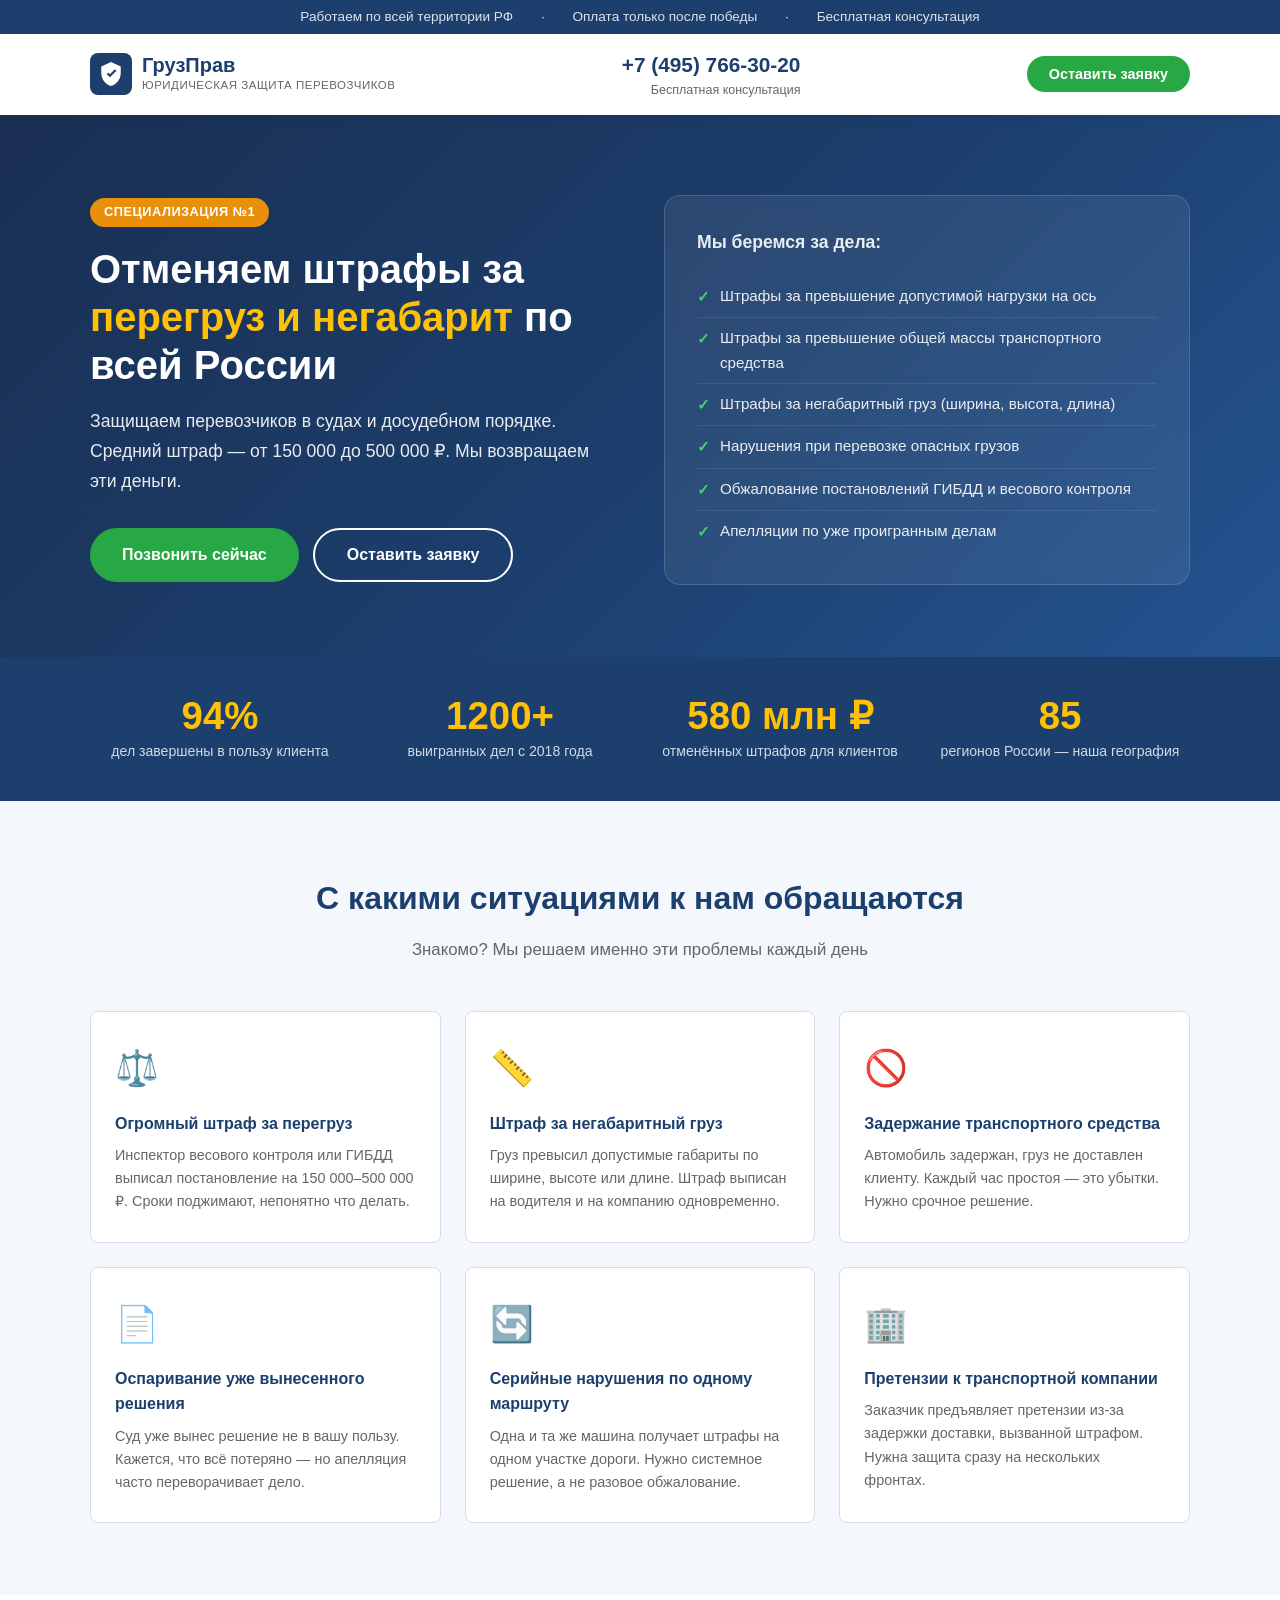
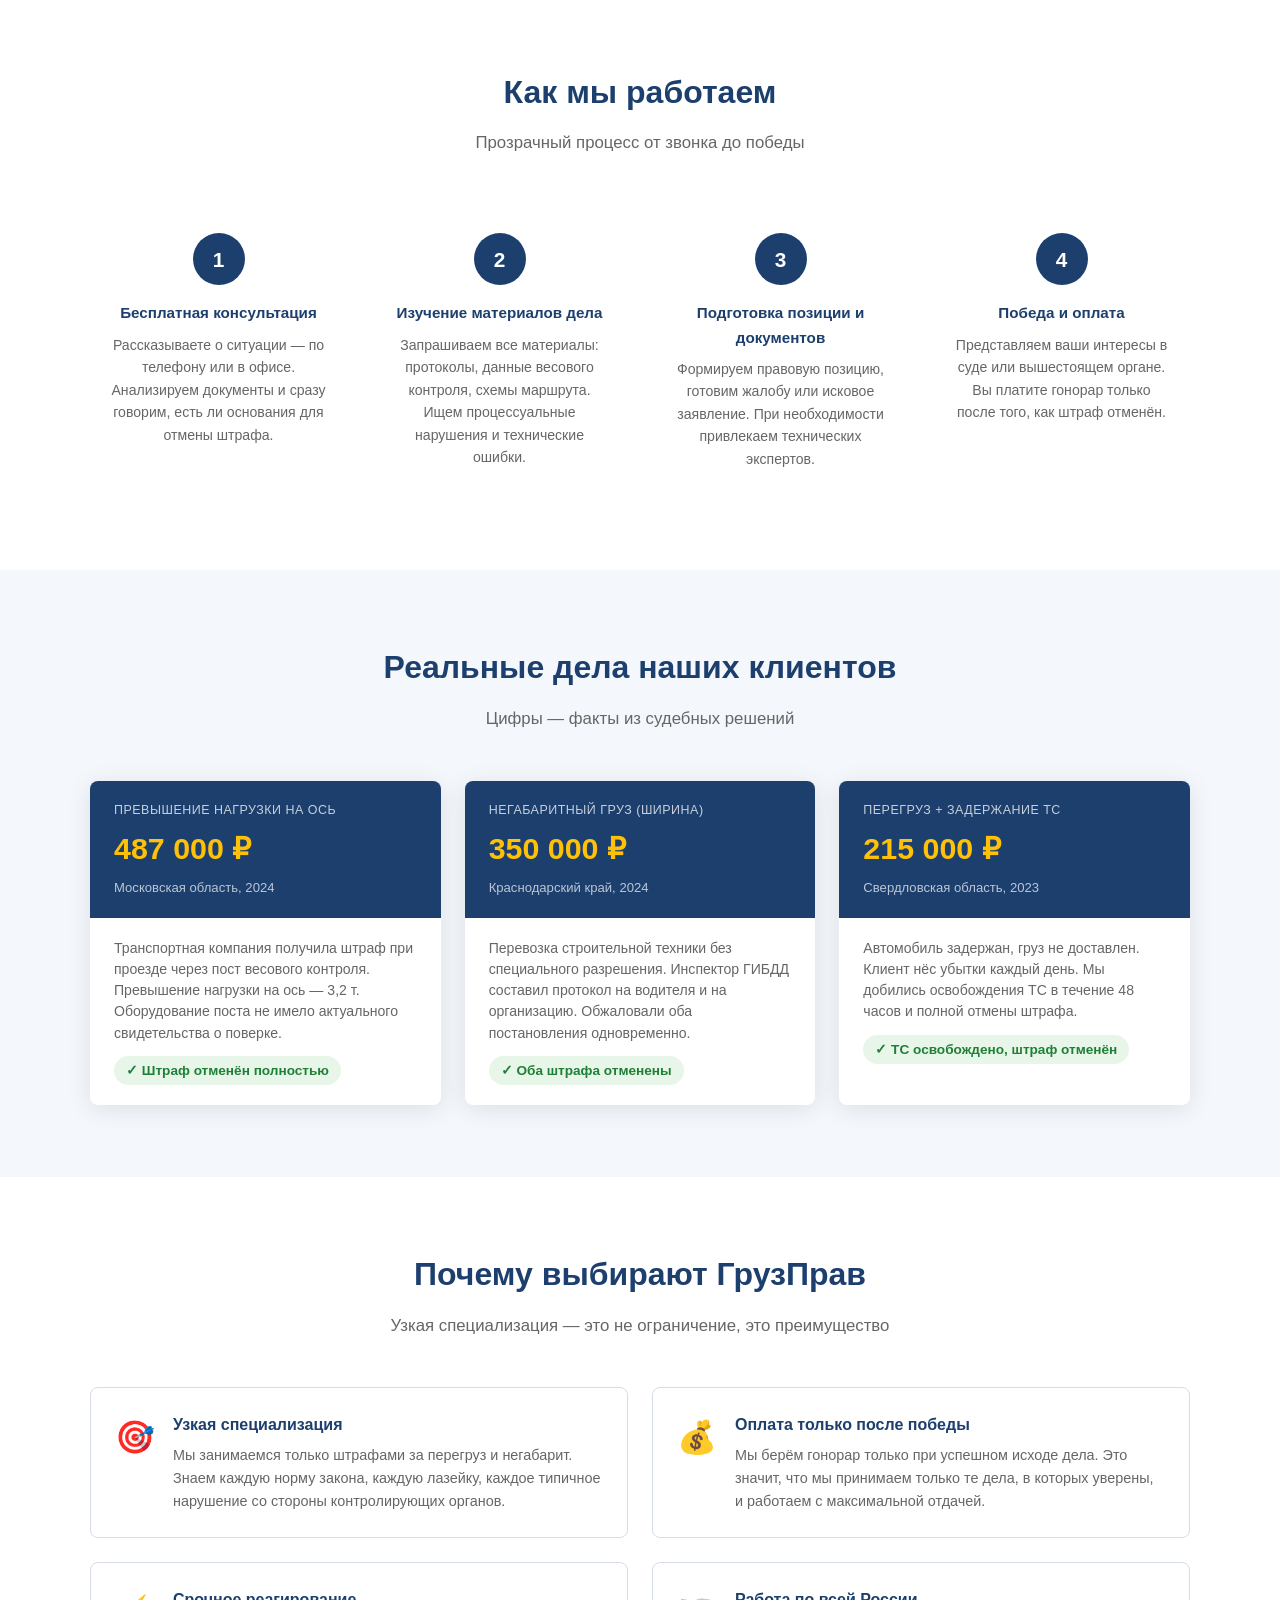
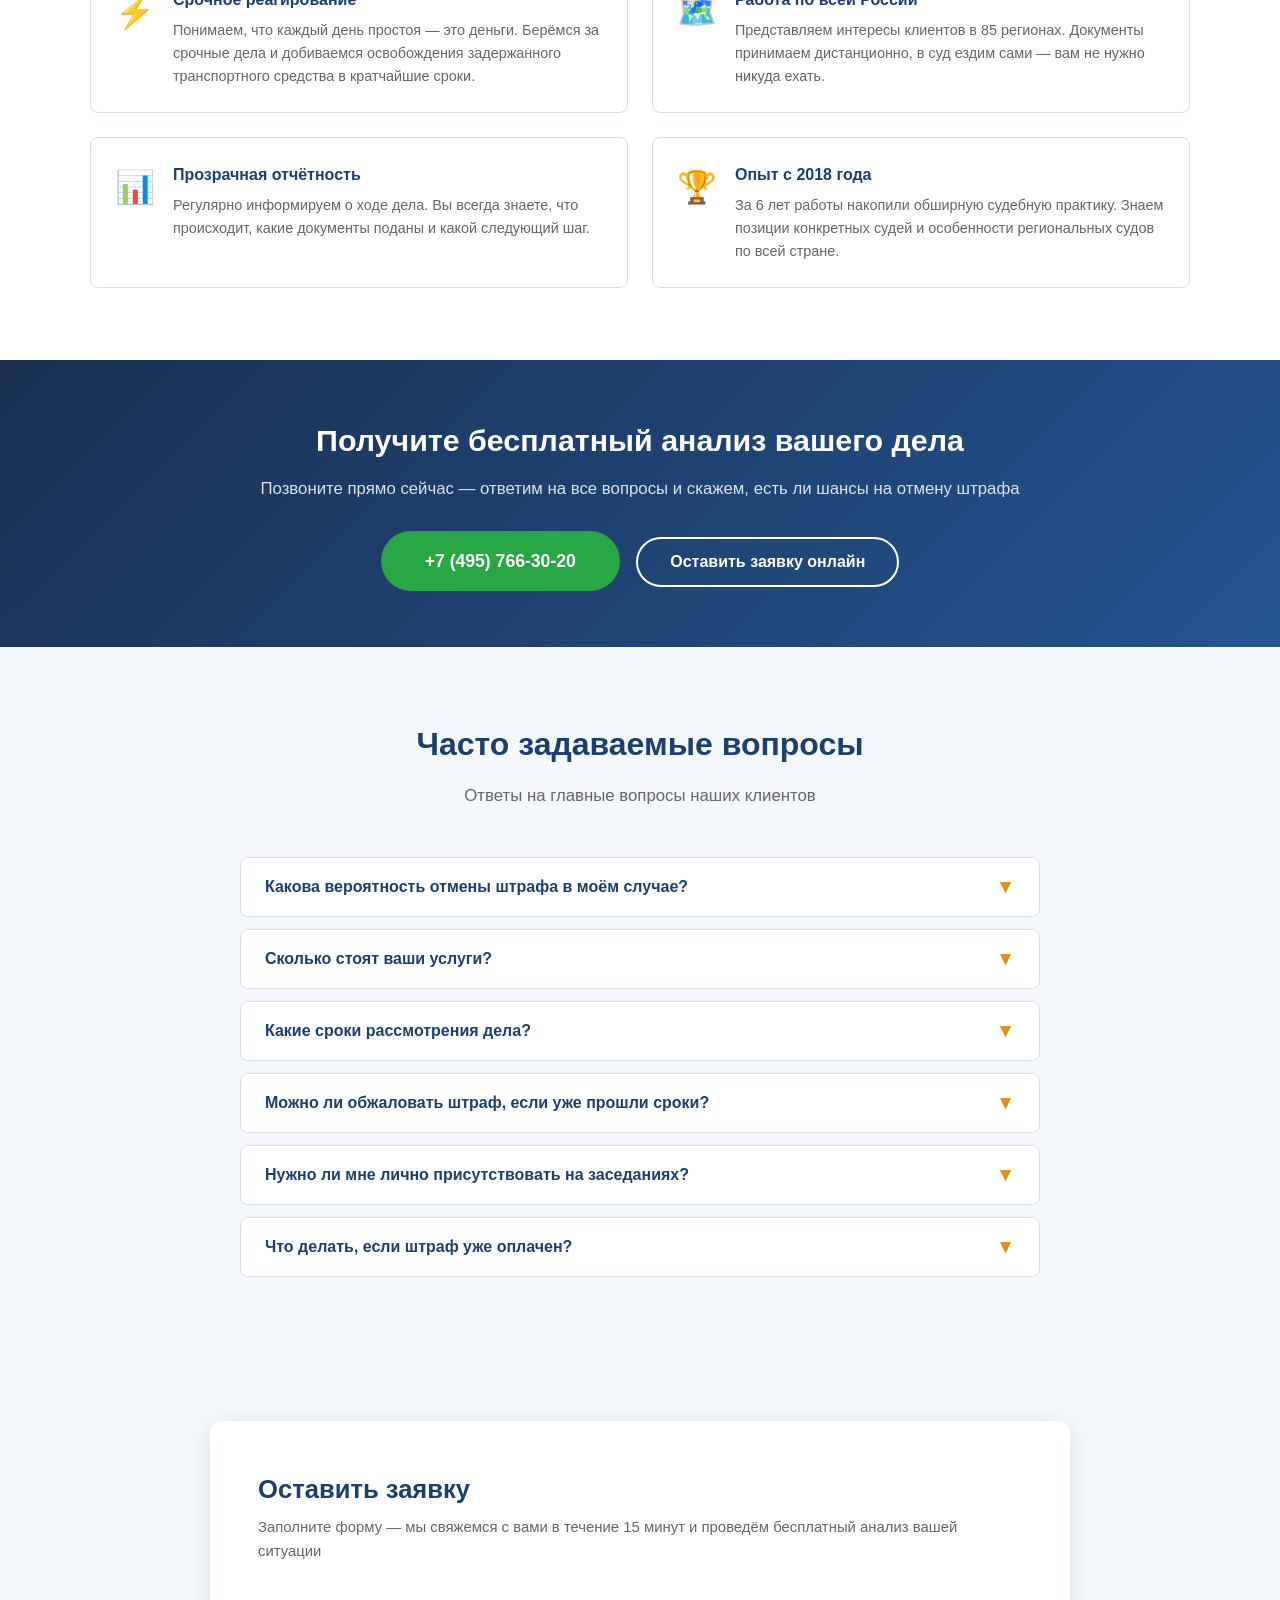
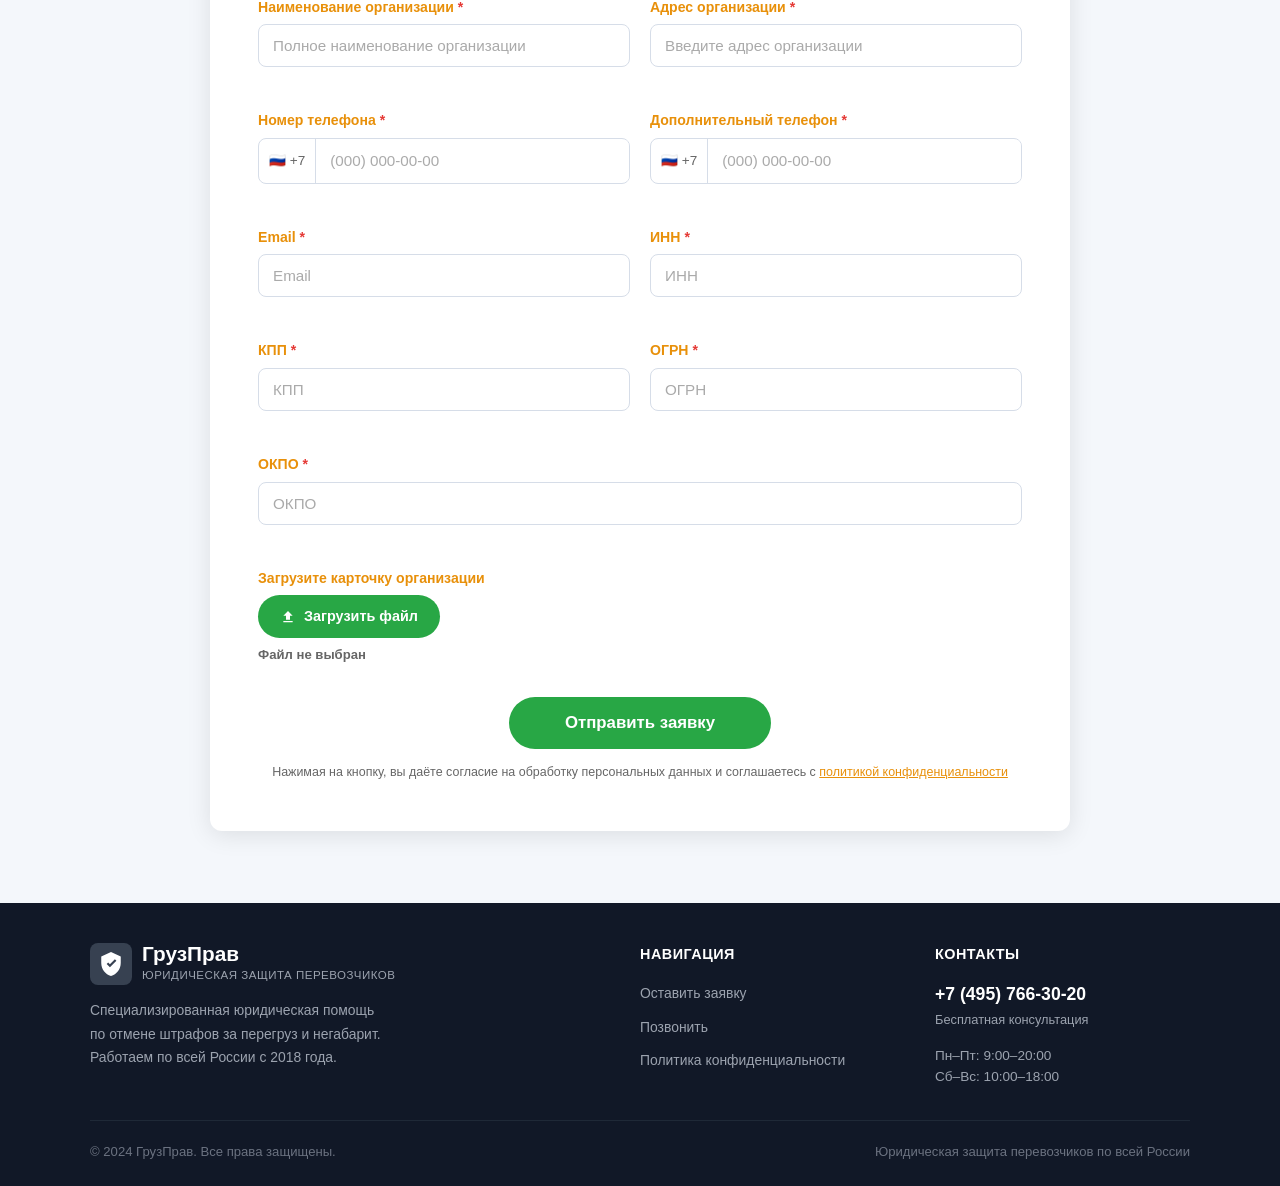
==== landing/index.html @ 42923386 "Add legal firm landing page (ГрузПрав) Full single-page landing for overload/oversize fine cancellat" ====
<!DOCTYPE html>
<html lang="ru">
<head>
  <meta charset="UTF-8" />
  <meta name="viewport" content="width=device-width, initial-scale=1.0" />
  <meta name="description" content="Отменяем штрафы за перегруз и негабарит по всей России. Юридическая помощь перевозчикам. Работаем на результат." />
  <title>ГрузПрав — Отмена штрафов за перегруз и негабарит</title>
  <link rel="stylesheet" href="styles.css" />
</head>
<body>

<!-- TOPBAR -->
<div class="topbar">
  <span>Работаем по всей территории РФ</span>
  <span>·</span>
  <span>Оплата только после победы</span>
  <span>·</span>
  <span>Бесплатная консультация</span>
</div>

<!-- HEADER -->
<header class="header">
  <div class="container">
    <div class="header__inner">
      <a href="#" class="logo">
        <div class="logo__icon">
          <svg viewBox="0 0 24 24" xmlns="http://www.w3.org/2000/svg">
            <path d="M12 1L3 5v6c0 5.55 3.84 10.74 9 12 5.16-1.26 9-6.45 9-12V5l-9-4zm-1 14l-3-3 1.41-1.41L11 12.17l4.59-4.58L17 9l-6 6z"/>
          </svg>
        </div>
        <div class="logo__text">
          <span class="logo__name">ГрузПрав</span>
          <span class="logo__tagline">Юридическая защита перевозчиков</span>
        </div>
      </a>
      <div class="header__phone">
        <a href="tel:+74957663020">+7 (495) 766-30-20</a>
        <span>Бесплатная консультация</span>
      </div>
      <div class="header__cta">
        <button class="btn btn--callback" onclick="scrollToForm()">Оставить заявку</button>
      </div>
    </div>
  </div>
</header>

<!-- HERO -->
<section class="hero">
  <div class="container">
    <div class="hero__inner">
      <div class="hero__content">
        <div class="hero__badge">Специализация №1</div>
        <h1 class="hero__title">
          Отменяем штрафы за <span>перегруз и негабарит</span> по всей России
        </h1>
        <p class="hero__subtitle">
          Защищаем перевозчиков в судах и досудебном порядке. Средний штраф —
          от 150 000 до 500 000 ₽. Мы возвращаем эти деньги.
        </p>
        <div class="hero__btns">
          <a href="tel:+74957663020" class="btn btn--green">Позвонить сейчас</a>
          <button class="btn btn--outline" onclick="scrollToForm()">Оставить заявку</button>
        </div>
      </div>
      <div class="hero__card">
        <div class="hero__card-title">Мы беремся за дела:</div>
        <ul class="hero__checklist">
          <li>Штрафы за превышение допустимой нагрузки на ось</li>
          <li>Штрафы за превышение общей массы транспортного средства</li>
          <li>Штрафы за негабаритный груз (ширина, высота, длина)</li>
          <li>Нарушения при перевозке опасных грузов</li>
          <li>Обжалование постановлений ГИБДД и весового контроля</li>
          <li>Апелляции по уже проигранным делам</li>
        </ul>
      </div>
    </div>
  </div>
</section>

<!-- STATS -->
<section class="stats">
  <div class="container">
    <div class="stats__grid">
      <div>
        <div class="stats__num">94%</div>
        <div class="stats__label">дел завершены в&nbsp;пользу клиента</div>
      </div>
      <div>
        <div class="stats__num">1200+</div>
        <div class="stats__label">выигранных дел с&nbsp;2018&nbsp;года</div>
      </div>
      <div>
        <div class="stats__num">580 млн ₽</div>
        <div class="stats__label">отменённых штрафов для клиентов</div>
      </div>
      <div>
        <div class="stats__num">85</div>
        <div class="stats__label">регионов России — наша география</div>
      </div>
    </div>
  </div>
</section>

<!-- PROBLEMS -->
<section class="section section--gray">
  <div class="container">
    <h2 class="section-title">С какими ситуациями к нам обращаются</h2>
    <p class="section-sub">Знакомо? Мы решаем именно эти проблемы каждый день</p>
    <div class="problems__grid">
      <div class="problem-card">
        <div class="problem-card__icon">⚖️</div>
        <div class="problem-card__title">Огромный штраф за перегруз</div>
        <div class="problem-card__text">Инспектор весового контроля или ГИБДД выписал постановление на 150 000–500 000 ₽. Сроки поджимают, непонятно что делать.</div>
      </div>
      <div class="problem-card">
        <div class="problem-card__icon">📏</div>
        <div class="problem-card__title">Штраф за негабаритный груз</div>
        <div class="problem-card__text">Груз превысил допустимые габариты по ширине, высоте или длине. Штраф выписан на водителя и на компанию одновременно.</div>
      </div>
      <div class="problem-card">
        <div class="problem-card__icon">🚫</div>
        <div class="problem-card__title">Задержание транспортного средства</div>
        <div class="problem-card__text">Автомобиль задержан, груз не доставлен клиенту. Каждый час простоя — это убытки. Нужно срочное решение.</div>
      </div>
      <div class="problem-card">
        <div class="problem-card__icon">📄</div>
        <div class="problem-card__title">Оспаривание уже вынесенного решения</div>
        <div class="problem-card__text">Суд уже вынес решение не в вашу пользу. Кажется, что всё потеряно — но апелляция часто переворачивает дело.</div>
      </div>
      <div class="problem-card">
        <div class="problem-card__icon">🔄</div>
        <div class="problem-card__title">Серийные нарушения по одному маршруту</div>
        <div class="problem-card__text">Одна и та же машина получает штрафы на одном участке дороги. Нужно системное решение, а не разовое обжалование.</div>
      </div>
      <div class="problem-card">
        <div class="problem-card__icon">🏢</div>
        <div class="problem-card__title">Претензии к транспортной компании</div>
        <div class="problem-card__text">Заказчик предъявляет претензии из-за задержки доставки, вызванной штрафом. Нужна защита сразу на нескольких фронтах.</div>
      </div>
    </div>
  </div>
</section>

<!-- HOW WE WORK -->
<section class="section">
  <div class="container">
    <h2 class="section-title">Как мы работаем</h2>
    <p class="section-sub">Прозрачный процесс от звонка до победы</p>
    <div class="steps">
      <div class="step">
        <div class="step__num">1</div>
        <div class="step__title">Бесплатная консультация</div>
        <div class="step__text">Рассказываете о ситуации — по телефону или в офисе. Анализируем документы и сразу говорим, есть ли основания для отмены штрафа.</div>
      </div>
      <div class="step">
        <div class="step__num">2</div>
        <div class="step__title">Изучение материалов дела</div>
        <div class="step__text">Запрашиваем все материалы: протоколы, данные весового контроля, схемы маршрута. Ищем процессуальные нарушения и технические ошибки.</div>
      </div>
      <div class="step">
        <div class="step__num">3</div>
        <div class="step__title">Подготовка позиции и документов</div>
        <div class="step__text">Формируем правовую позицию, готовим жалобу или исковое заявление. При необходимости привлекаем технических экспертов.</div>
      </div>
      <div class="step">
        <div class="step__num">4</div>
        <div class="step__title">Победа и оплата</div>
        <div class="step__text">Представляем ваши интересы в суде или вышестоящем органе. Вы платите гонорар только после того, как штраф отменён.</div>
      </div>
    </div>
  </div>
</section>

<!-- CASES -->
<section class="section section--gray">
  <div class="container">
    <h2 class="section-title">Реальные дела наших клиентов</h2>
    <p class="section-sub">Цифры — факты из судебных решений</p>
    <div class="cases__grid">
      <div class="case-card">
        <div class="case-card__head">
          <div class="case-card__type">Превышение нагрузки на ось</div>
          <div class="case-card__amount">487 000 ₽</div>
          <div style="font-size:0.82rem;opacity:0.7">Московская область, 2024</div>
        </div>
        <div class="case-card__body">
          <div class="case-card__detail">Транспортная компания получила штраф при проезде через пост весового контроля. Превышение нагрузки на ось — 3,2 т. Оборудование поста не имело актуального свидетельства о поверке.</div>
          <span class="case-card__result">✓ Штраф отменён полностью</span>
        </div>
      </div>
      <div class="case-card">
        <div class="case-card__head">
          <div class="case-card__type">Негабаритный груз (ширина)</div>
          <div class="case-card__amount">350 000 ₽</div>
          <div style="font-size:0.82rem;opacity:0.7">Краснодарский край, 2024</div>
        </div>
        <div class="case-card__body">
          <div class="case-card__detail">Перевозка строительной техники без специального разрешения. Инспектор ГИБДД составил протокол на водителя и на организацию. Обжаловали оба постановления одновременно.</div>
          <span class="case-card__result">✓ Оба штрафа отменены</span>
        </div>
      </div>
      <div class="case-card">
        <div class="case-card__head">
          <div class="case-card__type">Перегруз + задержание ТС</div>
          <div class="case-card__amount">215 000 ₽</div>
          <div style="font-size:0.82rem;opacity:0.7">Свердловская область, 2023</div>
        </div>
        <div class="case-card__body">
          <div class="case-card__detail">Автомобиль задержан, груз не доставлен. Клиент нёс убытки каждый день. Мы добились освобождения ТС в течение 48 часов и полной отмены штрафа.</div>
          <span class="case-card__result">✓ ТС освобождено, штраф отменён</span>
        </div>
      </div>
    </div>
  </div>
</section>

<!-- WHY US -->
<section class="section">
  <div class="container">
    <h2 class="section-title">Почему выбирают ГрузПрав</h2>
    <p class="section-sub">Узкая специализация — это не ограничение, это преимущество</p>
    <div class="why__grid">
      <div class="why-item">
        <div class="why-item__icon">🎯</div>
        <div>
          <div class="why-item__title">Узкая специализация</div>
          <div class="why-item__text">Мы занимаемся только штрафами за перегруз и негабарит. Знаем каждую норму закона, каждую лазейку, каждое типичное нарушение со стороны контролирующих органов.</div>
        </div>
      </div>
      <div class="why-item">
        <div class="why-item__icon">💰</div>
        <div>
          <div class="why-item__title">Оплата только после победы</div>
          <div class="why-item__text">Мы берём гонорар только при успешном исходе дела. Это значит, что мы принимаем только те дела, в которых уверены, и работаем с максимальной отдачей.</div>
        </div>
      </div>
      <div class="why-item">
        <div class="why-item__icon">⚡</div>
        <div>
          <div class="why-item__title">Срочное реагирование</div>
          <div class="why-item__text">Понимаем, что каждый день простоя — это деньги. Берёмся за срочные дела и добиваемся освобождения задержанного транспортного средства в кратчайшие сроки.</div>
        </div>
      </div>
      <div class="why-item">
        <div class="why-item__icon">🗺️</div>
        <div>
          <div class="why-item__title">Работа по всей России</div>
          <div class="why-item__text">Представляем интересы клиентов в 85 регионах. Документы принимаем дистанционно, в суд ездим сами — вам не нужно никуда ехать.</div>
        </div>
      </div>
      <div class="why-item">
        <div class="why-item__icon">📊</div>
        <div>
          <div class="why-item__title">Прозрачная отчётность</div>
          <div class="why-item__text">Регулярно информируем о ходе дела. Вы всегда знаете, что происходит, какие документы поданы и какой следующий шаг.</div>
        </div>
      </div>
      <div class="why-item">
        <div class="why-item__icon">🏆</div>
        <div>
          <div class="why-item__title">Опыт с 2018 года</div>
          <div class="why-item__text">За 6 лет работы накопили обширную судебную практику. Знаем позиции конкретных судей и особенности региональных судов по всей стране.</div>
        </div>
      </div>
    </div>
  </div>
</section>

<!-- CTA BANNER -->
<section style="background:linear-gradient(135deg,#1a2f52,#245491);padding:56px 0;text-align:center;color:#fff;">
  <div class="container">
    <h2 style="font-size:1.9rem;font-weight:800;margin-bottom:12px;">Получите бесплатный анализ вашего дела</h2>
    <p style="opacity:0.85;margin-bottom:28px;font-size:1.05rem;">Позвоните прямо сейчас — ответим на все вопросы и скажем, есть ли шансы на отмену штрафа</p>
    <a href="tel:+74957663020" class="btn btn--green" style="font-size:1.1rem;padding:16px 44px;margin-right:12px;">+7 (495) 766-30-20</a>
    <button class="btn btn--outline" onclick="scrollToForm()">Оставить заявку онлайн</button>
  </div>
</section>

<!-- FAQ -->
<section class="section section--gray">
  <div class="container">
    <h2 class="section-title">Часто задаваемые вопросы</h2>
    <p class="section-sub">Ответы на главные вопросы наших клиентов</p>
    <div class="faq">
      <div class="faq-item">
        <button class="faq-item__q" onclick="toggleFaq(this)">
          Какова вероятность отмены штрафа в моём случае?
          <span class="faq-item__arrow">▼</span>
        </button>
        <div class="faq-item__a">Оценить шансы можно только после изучения документов. Звоните — проведём бесплатный анализ в течение 30 минут. Статистически в 94% обратившихся к нам дел мы находим основания для отмены или снижения штрафа.</div>
      </div>
      <div class="faq-item">
        <button class="faq-item__q" onclick="toggleFaq(this)">
          Сколько стоят ваши услуги?
          <span class="faq-item__arrow">▼</span>
        </button>
        <div class="faq-item__a">Стоимость зависит от сложности дела и суммы штрафа. Консультация — бесплатно. Гонорар берём только при положительном результате. Средний гонорар — 15–25% от суммы отменённого штрафа. Таким образом, вы в любом случае остаётесь в плюсе.</div>
      </div>
      <div class="faq-item">
        <button class="faq-item__q" onclick="toggleFaq(this)">
          Какие сроки рассмотрения дела?
          <span class="faq-item__arrow">▼</span>
        </button>
        <div class="faq-item__a">Досудебное обжалование — 10–30 дней. Судебное разбирательство в первой инстанции — 1–3 месяца. Если нужно срочно освободить задержанное ТС — добиваемся этого в течение 24–72 часов.</div>
      </div>
      <div class="faq-item">
        <button class="faq-item__q" onclick="toggleFaq(this)">
          Можно ли обжаловать штраф, если уже прошли сроки?
          <span class="faq-item__arrow">▼</span>
        </button>
        <div class="faq-item__a">Да, в ряде случаев можно восстановить пропущенный срок обжалования. Это сложнее, но возможно — особенно если есть уважительные причины пропуска или процессуальные нарушения при оформлении постановления.</div>
      </div>
      <div class="faq-item">
        <button class="faq-item__q" onclick="toggleFaq(this)">
          Нужно ли мне лично присутствовать на заседаниях?
          <span class="faq-item__arrow">▼</span>
        </button>
        <div class="faq-item__a">Нет. Мы представляем ваши интересы по нотариальной доверенности. Все судебные заседания посещает наш юрист. Документы принимаем и подписываем дистанционно — по всей России.</div>
      </div>
      <div class="faq-item">
        <button class="faq-item__q" onclick="toggleFaq(this)">
          Что делать, если штраф уже оплачен?
          <span class="faq-item__arrow">▼</span>
        </button>
        <div class="faq-item__a">Обращайтесь. Факт оплаты штрафа не лишает вас права на его обжалование и возврат уплаченных средств. У нас есть успешная практика возврата уплаченных штрафов.</div>
      </div>
    </div>
  </div>
</section>

<!-- FORM -->
<section class="section form-section" id="contact-form">
  <div class="container">
    <div class="form-wrap">
      <h2>Оставить заявку</h2>
      <p class="form-sub">Заполните форму — мы свяжемся с вами в течение 15 минут и проведём бесплатный анализ вашей ситуации</p>

      <div class="form-success" id="formSuccess">
        <div class="form-success__icon">✅</div>
        <h3>Заявка успешно отправлена!</h3>
        <p>Наш юрист свяжется с вами в течение 15 минут в рабочее время.<br>Бесплатная консультация гарантирована.</p>
      </div>

      <form id="orgForm" novalidate>
        <div class="form-grid">

          <div class="form-group">
            <label for="orgName">Наименование организации <span class="req">*</span></label>
            <input type="text" id="orgName" name="orgName" placeholder="Полное наименование организации" />
            <span class="field-error" id="err-orgName"></span>
          </div>

          <div class="form-group">
            <label for="orgAddress">Адрес организации <span class="req">*</span></label>
            <input type="text" id="orgAddress" name="orgAddress" placeholder="Введите адрес организации" />
            <span class="field-error" id="err-orgAddress"></span>
          </div>

          <div class="form-group">
            <label>Номер телефона <span class="req">*</span></label>
            <div class="phone-wrap" id="phoneWrap1">
              <div class="phone-flag">🇷🇺 +7</div>
              <input type="tel" id="phone1" name="phone1" placeholder="(000) 000-00-00" maxlength="15" />
            </div>
            <span class="field-error" id="err-phone1"></span>
          </div>

          <div class="form-group">
            <label>Дополнительный телефон <span class="req">*</span></label>
            <div class="phone-wrap" id="phoneWrap2">
              <div class="phone-flag">🇷🇺 +7</div>
              <input type="tel" id="phone2" name="phone2" placeholder="(000) 000-00-00" maxlength="15" />
            </div>
            <span class="field-error" id="err-phone2"></span>
          </div>

          <div class="form-group">
            <label for="orgEmail">Email <span class="req">*</span></label>
            <input type="email" id="orgEmail" name="orgEmail" placeholder="Email" />
            <span class="field-error" id="err-orgEmail"></span>
          </div>

          <div class="form-group">
            <label for="inn">ИНН <span class="req">*</span></label>
            <input type="text" id="inn" name="inn" placeholder="ИНН" maxlength="12" inputmode="numeric" />
            <span class="field-error" id="err-inn"></span>
          </div>

          <div class="form-group">
            <label for="kpp">КПП <span class="req">*</span></label>
            <input type="text" id="kpp" name="kpp" placeholder="КПП" maxlength="9" inputmode="numeric" />
            <span class="field-error" id="err-kpp"></span>
          </div>

          <!-- ОГРН: реальный — 13 цифр, минимум установлен 16 -->
          <div class="form-group">
            <label for="ogrn">ОГРН <span class="req">*</span></label>
            <input type="text" id="ogrn" name="ogrn" placeholder="ОГРН" maxlength="20" inputmode="numeric" />
            <span class="field-error" id="err-ogrn"></span>
          </div>

          <!-- ОКПО: реальный — 8–10 цифр, минимум установлен 13 -->
          <div class="form-group form-group--full">
            <label for="okpo">ОКПО <span class="req">*</span></label>
            <input type="text" id="okpo" name="okpo" placeholder="ОКПО" maxlength="20" inputmode="numeric" />
            <span class="field-error" id="err-okpo"></span>
          </div>

          <div class="form-group form-group--full">
            <label class="upload-label">
              <span>Загрузите карточку организации</span>
              <div class="upload-btn">
                <svg width="16" height="16" viewBox="0 0 24 24" fill="currentColor"><path d="M9 16h6v-6h4l-7-7-7 7h4v6zm-4 2h14v2H5v-2z"/></svg>
                Загрузить файл
                <input type="file" id="orgCard" name="orgCard" accept=".pdf,.doc,.docx,.jpg,.png" />
              </div>
              <div class="upload-name" id="uploadName">Файл не выбран</div>
            </label>
          </div>

        </div>

        <div class="form-submit-wrap">
          <button type="submit" class="btn--submit">Отправить заявку</button>
          <p class="form-consent">
            Нажимая на кнопку, вы даёте согласие на обработку персональных данных и соглашаетесь с
            <a href="#" onclick="return false;">политикой конфиденциальности</a>
          </p>
        </div>
      </form>
    </div>
  </div>
</section>

<!-- FOOTER -->
<footer class="footer">
  <div class="container">
    <div class="footer__inner">
      <div class="footer__brand">
        <div class="logo">
          <div class="logo__icon" style="background:#374151;">
            <svg viewBox="0 0 24 24" xmlns="http://www.w3.org/2000/svg" fill="#fff" width="26" height="26">
              <path d="M12 1L3 5v6c0 5.55 3.84 10.74 9 12 5.16-1.26 9-6.45 9-12V5l-9-4zm-1 14l-3-3 1.41-1.41L11 12.17l4.59-4.58L17 9l-6 6z"/>
            </svg>
          </div>
          <div class="logo__text">
            <span class="logo__name" style="color:#fff;">ГрузПрав</span>
            <span class="logo__tagline">Юридическая защита перевозчиков</span>
          </div>
        </div>
        <p class="footer__desc">Специализированная юридическая помощь по отмене штрафов за перегруз и негабарит. Работаем по всей России с 2018 года.</p>
      </div>
      <div>
        <div class="footer__title">Навигация</div>
        <ul class="footer__links">
          <li><a href="#contact-form">Оставить заявку</a></li>
          <li><a href="tel:+74957663020">Позвонить</a></li>
          <li><a href="#" onclick="return false;">Политика конфиденциальности</a></li>
        </ul>
      </div>
      <div>
        <div class="footer__title">Контакты</div>
        <div class="footer__phone">
          <a href="tel:+74957663020">+7 (495) 766-30-20</a>
          <span>Бесплатная консультация</span>
        </div>
        <div style="margin-top:14px;font-size:0.85rem;color:#9ca3af;">Пн–Пт: 9:00–20:00<br>Сб–Вс: 10:00–18:00</div>
      </div>
    </div>
    <div class="footer__bottom">
      <span>© 2024 ГрузПрав. Все права защищены.</span>
      <span>Юридическая защита перевозчиков по всей России</span>
    </div>
  </div>
</footer>

<script src="script.js"></script>
</body>
</html>
---- landing/styles.css ----
/* ===== RESET & BASE ===== */
*, *::before, *::after { box-sizing: border-box; margin: 0; padding: 0; }
html { scroll-behavior: smooth; }
body { font-family: 'Segoe UI', Arial, sans-serif; color: #1a1a2e; background: #fff; font-size: 16px; line-height: 1.6; }
a { color: inherit; text-decoration: none; }
img { max-width: 100%; display: block; }
ul { list-style: none; }

/* ===== VARIABLES ===== */
:root {
  --blue:   #1c3f6e;
  --blue2:  #245491;
  --green:  #28a745;
  --green2: #1e8035;
  --gold:   #e8900a;
  --light:  #f4f7fb;
  --border: #d6dde8;
  --text:   #333;
  --muted:  #666;
  --radius: 8px;
  --shadow: 0 4px 24px rgba(0,0,0,0.10);
}

/* ===== UTILITY ===== */
.container { max-width: 1140px; margin: 0 auto; padding: 0 20px; }
.section    { padding: 72px 0; }
.section--gray { background: var(--light); }
.section-title { font-size: 2rem; font-weight: 700; color: var(--blue); margin-bottom: 12px; text-align: center; }
.section-sub   { text-align: center; color: var(--muted); font-size: 1.05rem; margin-bottom: 48px; }
.btn { display: inline-block; padding: 14px 32px; border-radius: 50px; font-size: 1rem; font-weight: 600; cursor: pointer; border: none; transition: background .2s, transform .15s; text-align: center; }
.btn:hover { transform: translateY(-2px); }
.btn--green  { background: var(--green); color: #fff; }
.btn--green:hover { background: var(--green2); }
.btn--outline { background: transparent; color: #fff; border: 2px solid #fff; }
.btn--outline:hover { background: rgba(255,255,255,0.15); }
.btn--gold  { background: var(--gold); color: #fff; }
.btn--gold:hover { background: #c97a08; }

/* ===== TOPBAR ===== */
.topbar { background: var(--blue); color: #fff; font-size: 0.85rem; padding: 6px 0; text-align: center; }
.topbar span { opacity: 0.85; margin: 0 12px; }

/* ===== HEADER ===== */
.header { background: #fff; box-shadow: 0 2px 12px rgba(0,0,0,0.08); position: sticky; top: 0; z-index: 100; }
.header__inner { display: flex; align-items: center; justify-content: space-between; padding: 14px 0; gap: 20px; }
.logo { display: flex; align-items: center; gap: 10px; }
.logo__icon { width: 42px; height: 42px; background: var(--blue); border-radius: 8px; display: flex; align-items: center; justify-content: center; }
.logo__icon svg { fill: #fff; width: 26px; height: 26px; }
.logo__text { display: flex; flex-direction: column; }
.logo__name { font-size: 1.25rem; font-weight: 800; color: var(--blue); line-height: 1.1; }
.logo__tagline { font-size: 0.72rem; color: var(--muted); text-transform: uppercase; letter-spacing: 0.5px; }
.header__phone { display: flex; flex-direction: column; align-items: flex-end; }
.header__phone a { font-size: 1.3rem; font-weight: 700; color: var(--blue); }
.header__phone span { font-size: 0.78rem; color: var(--muted); }
.header__cta { display: flex; gap: 10px; align-items: center; }
.btn--callback { background: var(--green); color: #fff; padding: 10px 22px; font-size: 0.9rem; }

/* ===== HERO ===== */
.hero { background: linear-gradient(135deg, #1a2f52 0%, #1c3f6e 55%, #245491 100%); color: #fff; padding: 80px 0 72px; }
.hero__inner { display: grid; grid-template-columns: 1fr 1fr; gap: 48px; align-items: center; }
.hero__badge { display: inline-block; background: var(--gold); color: #fff; font-size: 0.8rem; font-weight: 600; padding: 4px 14px; border-radius: 50px; margin-bottom: 18px; text-transform: uppercase; letter-spacing: 0.5px; }
.hero__title { font-size: 2.5rem; font-weight: 800; line-height: 1.2; margin-bottom: 18px; }
.hero__title span { color: #ffc107; }
.hero__subtitle { font-size: 1.1rem; opacity: 0.9; margin-bottom: 32px; line-height: 1.7; }
.hero__btns { display: flex; gap: 14px; flex-wrap: wrap; }
.hero__card { background: rgba(255,255,255,0.07); border: 1px solid rgba(255,255,255,0.15); border-radius: 16px; padding: 32px; backdrop-filter: blur(6px); }
.hero__card-title { font-size: 1.1rem; font-weight: 600; margin-bottom: 20px; opacity: 0.9; }
.hero__checklist li { padding: 8px 0; border-bottom: 1px solid rgba(255,255,255,0.1); display: flex; align-items: flex-start; gap: 10px; font-size: 0.95rem; opacity: 0.9; }
.hero__checklist li:last-child { border-bottom: none; }
.hero__checklist li::before { content: '✓'; color: #4cdd72; font-weight: 700; flex-shrink: 0; margin-top: 1px; }

/* ===== STATS ===== */
.stats { background: var(--blue); color: #fff; padding: 40px 0; }
.stats__grid { display: grid; grid-template-columns: repeat(4, 1fr); gap: 20px; text-align: center; }
.stats__num  { font-size: 2.4rem; font-weight: 800; color: #ffc107; line-height: 1; }
.stats__label { font-size: 0.88rem; opacity: 0.8; margin-top: 6px; line-height: 1.4; }

/* ===== PROBLEMS ===== */
.problems__grid { display: grid; grid-template-columns: repeat(3, 1fr); gap: 24px; }
.problem-card { background: #fff; border: 1px solid var(--border); border-radius: var(--radius); padding: 28px 24px; transition: box-shadow .2s; }
.problem-card:hover { box-shadow: var(--shadow); }
.problem-card__icon { font-size: 2.2rem; margin-bottom: 14px; }
.problem-card__title { font-size: 1rem; font-weight: 700; color: var(--blue); margin-bottom: 8px; }
.problem-card__text  { font-size: 0.9rem; color: var(--muted); line-height: 1.6; }

/* ===== HOW WE WORK ===== */
.steps { counter-reset: step; display: grid; grid-template-columns: repeat(4, 1fr); gap: 24px; }
.step { text-align: center; padding: 28px 20px; }
.step__num { width: 52px; height: 52px; border-radius: 50%; background: var(--blue); color: #fff; font-size: 1.3rem; font-weight: 800; display: flex; align-items: center; justify-content: center; margin: 0 auto 16px; }
.step__title { font-size: 0.95rem; font-weight: 700; color: var(--blue); margin-bottom: 8px; }
.step__text  { font-size: 0.88rem; color: var(--muted); line-height: 1.6; }

/* ===== CASES ===== */
.cases__grid { display: grid; grid-template-columns: repeat(3, 1fr); gap: 24px; }
.case-card { border-radius: var(--radius); overflow: hidden; box-shadow: var(--shadow); background: #fff; }
.case-card__head { background: var(--blue); color: #fff; padding: 20px 24px; }
.case-card__type { font-size: 0.78rem; text-transform: uppercase; letter-spacing: 0.5px; opacity: 0.75; }
.case-card__amount { font-size: 1.9rem; font-weight: 800; color: #ffc107; margin: 4px 0; }
.case-card__body { padding: 20px 24px; }
.case-card__detail { font-size: 0.88rem; color: var(--muted); margin-bottom: 12px; line-height: 1.5; }
.case-card__result { display: inline-block; background: #e8f5e9; color: var(--green2); font-size: 0.85rem; font-weight: 600; padding: 4px 12px; border-radius: 50px; }

/* ===== WHY US ===== */
.why__grid { display: grid; grid-template-columns: repeat(2, 1fr); gap: 24px; }
.why-item { display: flex; gap: 18px; align-items: flex-start; padding: 24px; background: #fff; border-radius: var(--radius); border: 1px solid var(--border); }
.why-item__icon { font-size: 2rem; flex-shrink: 0; }
.why-item__title { font-size: 1rem; font-weight: 700; color: var(--blue); margin-bottom: 6px; }
.why-item__text  { font-size: 0.9rem; color: var(--muted); line-height: 1.6; }

/* ===== FAQ ===== */
.faq { max-width: 800px; margin: 0 auto; display: flex; flex-direction: column; gap: 12px; }
.faq-item { border: 1px solid var(--border); border-radius: var(--radius); overflow: hidden; }
.faq-item__q { width: 100%; background: #fff; border: none; padding: 18px 24px; text-align: left; font-size: 1rem; font-weight: 600; color: var(--blue); cursor: pointer; display: flex; justify-content: space-between; align-items: center; gap: 12px; transition: background .15s; }
.faq-item__q:hover { background: var(--light); }
.faq-item__arrow { font-size: 1.2rem; transition: transform .25s; flex-shrink: 0; color: var(--gold); }
.faq-item__a { display: none; padding: 0 24px 18px; font-size: 0.93rem; color: var(--muted); line-height: 1.7; }
.faq-item.open .faq-item__a { display: block; }
.faq-item.open .faq-item__arrow { transform: rotate(180deg); }

/* ===== FORM SECTION ===== */
.form-section { background: var(--light); }
.form-wrap { max-width: 860px; margin: 0 auto; background: #fff; border-radius: 12px; box-shadow: var(--shadow); padding: 48px; }
.form-wrap h2 { font-size: 1.6rem; font-weight: 700; color: var(--blue); margin-bottom: 6px; }
.form-wrap .form-sub { color: var(--muted); font-size: 0.93rem; margin-bottom: 32px; }
.form-grid { display: grid; grid-template-columns: 1fr 1fr; gap: 20px; }
.form-group { display: flex; flex-direction: column; gap: 6px; }
.form-group--full { grid-column: 1 / -1; }
.form-group label { font-size: 0.88rem; font-weight: 600; color: var(--gold); }
.form-group label .req { color: #e53935; }
.form-group input[type="text"],
.form-group input[type="email"],
.form-group input[type="tel"],
.form-group input[type="number"] {
  border: 1.5px solid var(--border); border-radius: var(--radius); padding: 12px 14px;
  font-size: 0.95rem; color: var(--text); background: #fff; transition: border-color .2s;
  outline: none; width: 100%;
}
.form-group input::placeholder { color: #aaa; }
.form-group input:focus  { border-color: var(--blue2); }
.form-group input.error  { border-color: #e53935; }
.form-group input.valid  { border-color: var(--green); }
.field-error { font-size: 0.78rem; color: #e53935; min-height: 16px; }
.phone-wrap { display: flex; align-items: center; border: 1.5px solid var(--border); border-radius: var(--radius); overflow: hidden; transition: border-color .2s; }
.phone-wrap:focus-within { border-color: var(--blue2); }
.phone-wrap.error { border-color: #e53935; }
.phone-wrap.valid { border-color: var(--green); }
.phone-flag { display: flex; align-items: center; gap: 4px; padding: 0 10px; font-size: 0.85rem; color: var(--muted); border-right: 1px solid var(--border); height: 44px; flex-shrink: 0; }
.phone-wrap input { border: none !important; border-radius: 0 !important; flex: 1; }
.phone-wrap input:focus { border: none !important; }
.upload-label { display: block; cursor: pointer; }
.upload-label span { font-size: 0.88rem; font-weight: 600; color: var(--gold); display: block; margin-bottom: 6px; }
.upload-btn { display: inline-flex; align-items: center; gap: 8px; background: var(--green); color: #fff; padding: 10px 22px; border-radius: 50px; font-size: 0.9rem; font-weight: 600; transition: background .2s; cursor: pointer; }
.upload-btn:hover { background: var(--green2); }
.upload-btn input[type="file"] { display: none; }
.upload-name { font-size: 0.82rem; color: var(--muted); margin-top: 6px; }
.form-submit-wrap { text-align: center; margin-top: 32px; }
.btn--submit { background: var(--green); color: #fff; font-size: 1.05rem; padding: 16px 56px; border-radius: 50px; border: none; cursor: pointer; font-weight: 700; transition: background .2s, transform .15s; }
.btn--submit:hover { background: var(--green2); transform: translateY(-2px); }
.form-consent { text-align: center; font-size: 0.78rem; color: var(--muted); margin-top: 14px; }
.form-consent a { color: var(--gold); text-decoration: underline; }
.form-success { display: none; text-align: center; padding: 40px 20px; }
.form-success__icon { font-size: 3.5rem; margin-bottom: 16px; }
.form-success h3 { font-size: 1.4rem; font-weight: 700; color: var(--blue); margin-bottom: 10px; }
.form-success p { color: var(--muted); }

/* ===== FOOTER ===== */
.footer { background: #111827; color: #fff; padding: 40px 0 24px; }
.footer__inner { display: grid; grid-template-columns: 2fr 1fr 1fr; gap: 40px; margin-bottom: 32px; }
.footer__brand .logo__name { color: #fff; font-size: 1.3rem; }
.footer__brand .logo__tagline { color: #9ca3af; }
.footer__desc { font-size: 0.87rem; color: #9ca3af; margin-top: 14px; line-height: 1.7; max-width: 300px; }
.footer__title { font-size: 0.9rem; font-weight: 700; color: #fff; margin-bottom: 14px; text-transform: uppercase; letter-spacing: 0.5px; }
.footer__links li { margin-bottom: 8px; }
.footer__links a { font-size: 0.87rem; color: #9ca3af; transition: color .15s; }
.footer__links a:hover { color: #fff; }
.footer__phone a { font-size: 1.1rem; font-weight: 700; color: #fff; }
.footer__phone span { font-size: 0.8rem; color: #9ca3af; display: block; margin-top: 2px; }
.footer__bottom { border-top: 1px solid #1f2937; padding-top: 20px; display: flex; justify-content: space-between; align-items: center; font-size: 0.82rem; color: #6b7280; flex-wrap: wrap; gap: 10px; }

/* ===== RESPONSIVE ===== */
@media (max-width: 900px) {
  .hero__inner     { grid-template-columns: 1fr; }
  .hero__card      { display: none; }
  .stats__grid     { grid-template-columns: repeat(2, 1fr); }
  .problems__grid  { grid-template-columns: 1fr 1fr; }
  .steps           { grid-template-columns: 1fr 1fr; }
  .cases__grid     { grid-template-columns: 1fr 1fr; }
  .why__grid       { grid-template-columns: 1fr; }
  .footer__inner   { grid-template-columns: 1fr 1fr; }
  .form-wrap       { padding: 32px 24px; }
}
@media (max-width: 600px) {
  .section-title   { font-size: 1.55rem; }
  .hero__title     { font-size: 1.75rem; }
  .problems__grid  { grid-template-columns: 1fr; }
  .steps           { grid-template-columns: 1fr; }
  .cases__grid     { grid-template-columns: 1fr; }
  .footer__inner   { grid-template-columns: 1fr; }
  .form-grid       { grid-template-columns: 1fr; }
  .header__cta     { display: none; }
  .stats__grid     { grid-template-columns: 1fr 1fr; }
}
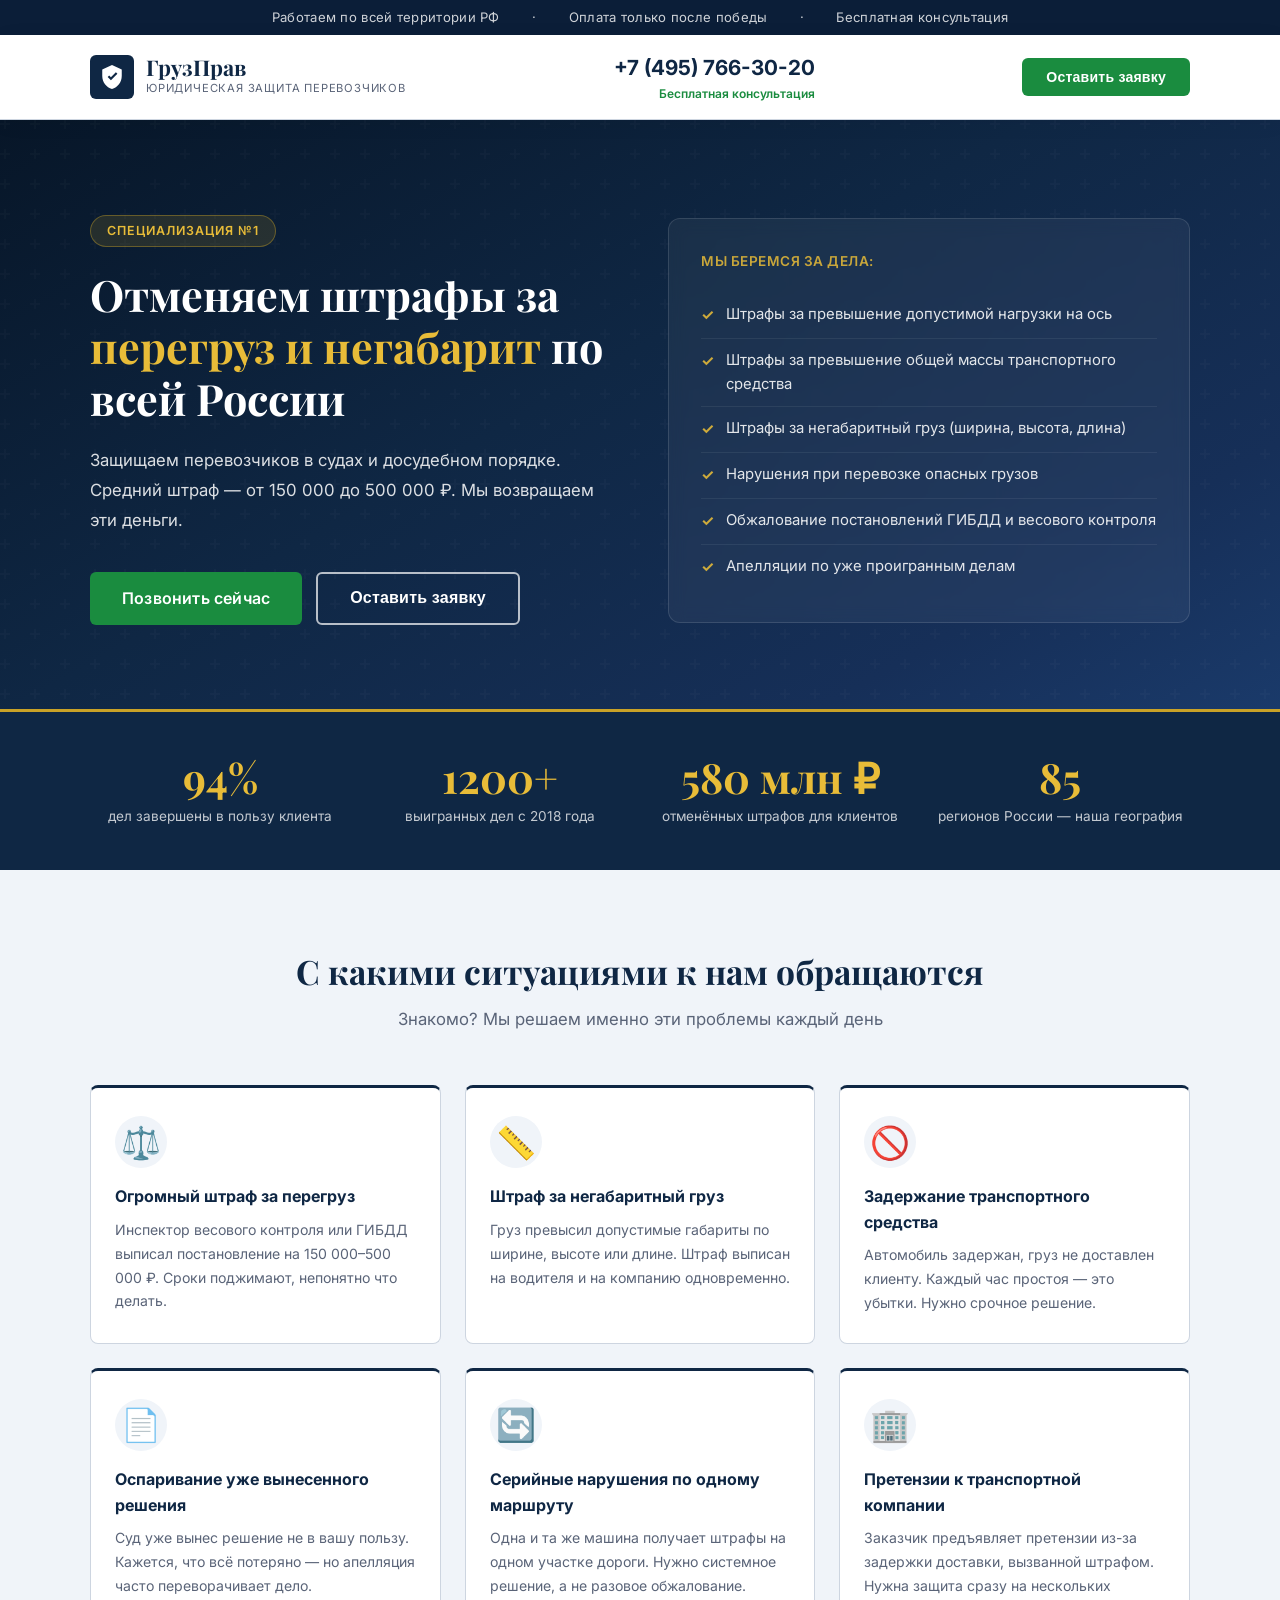
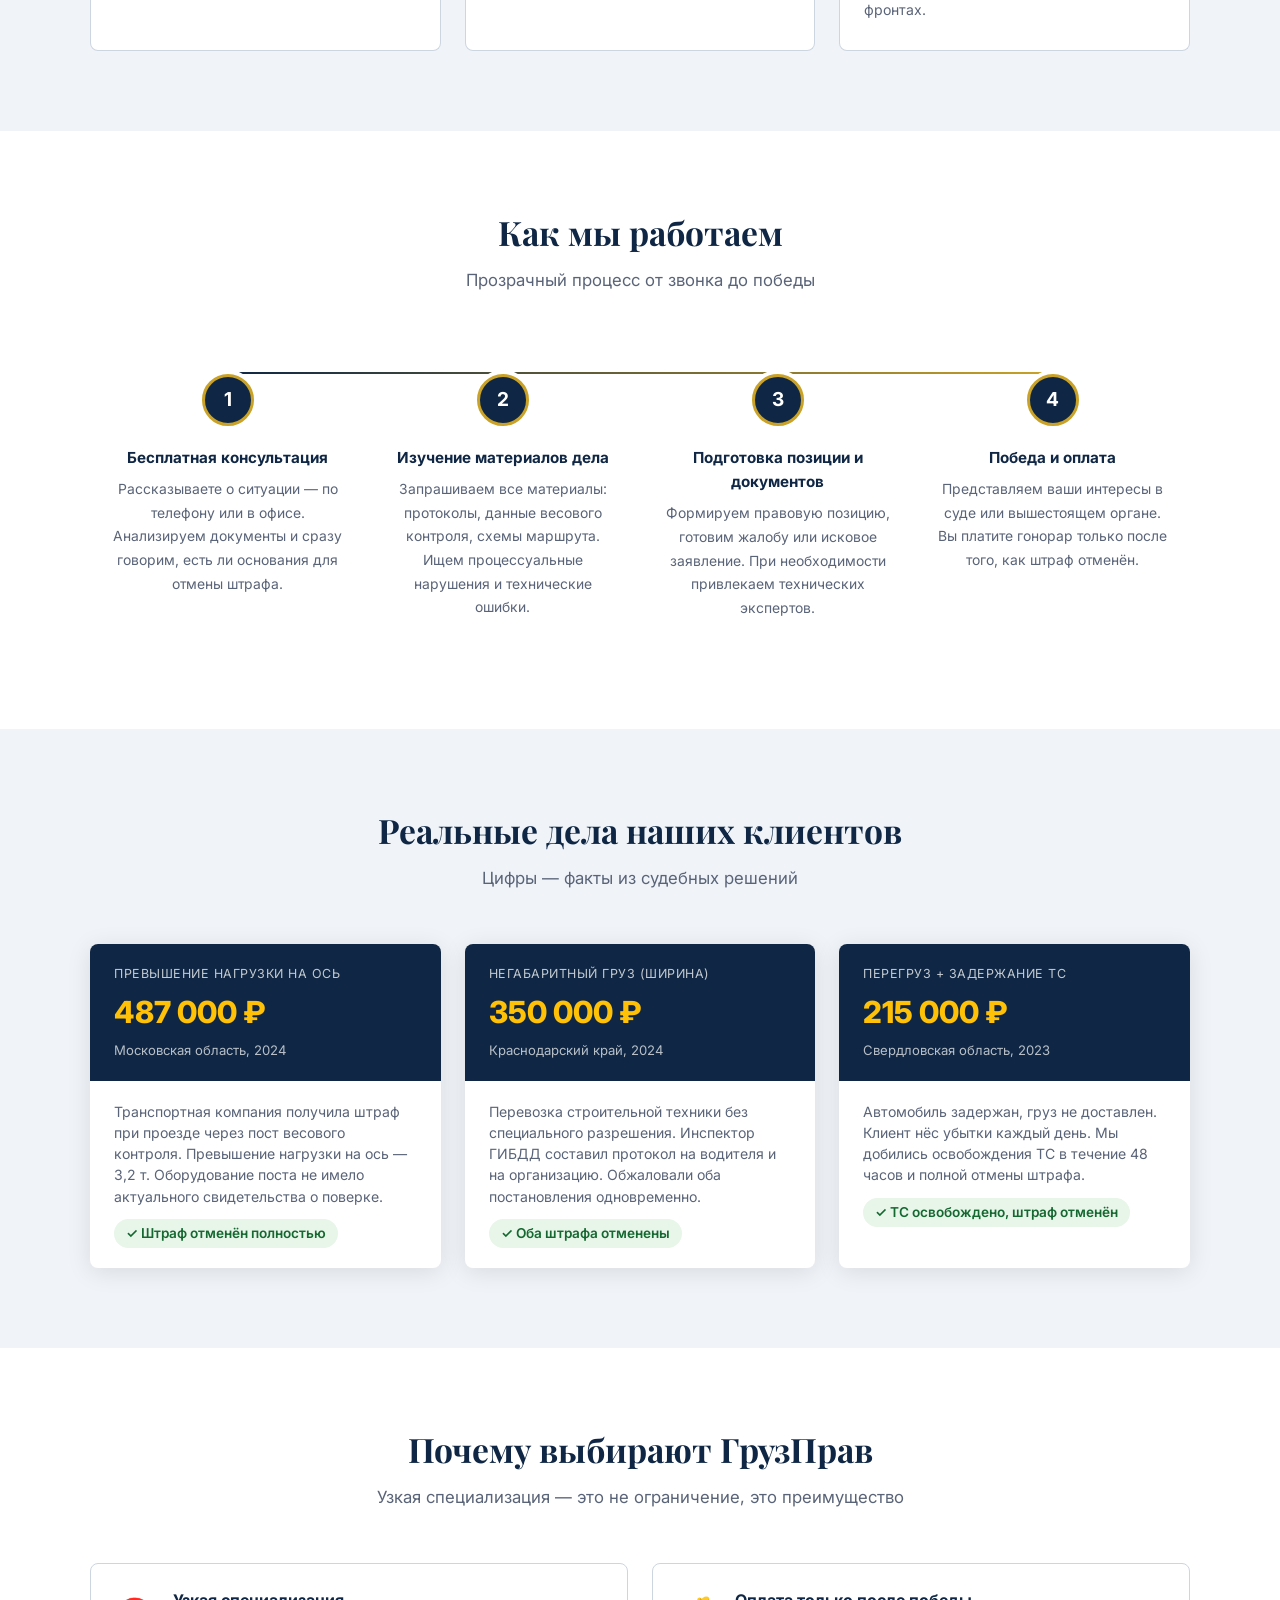
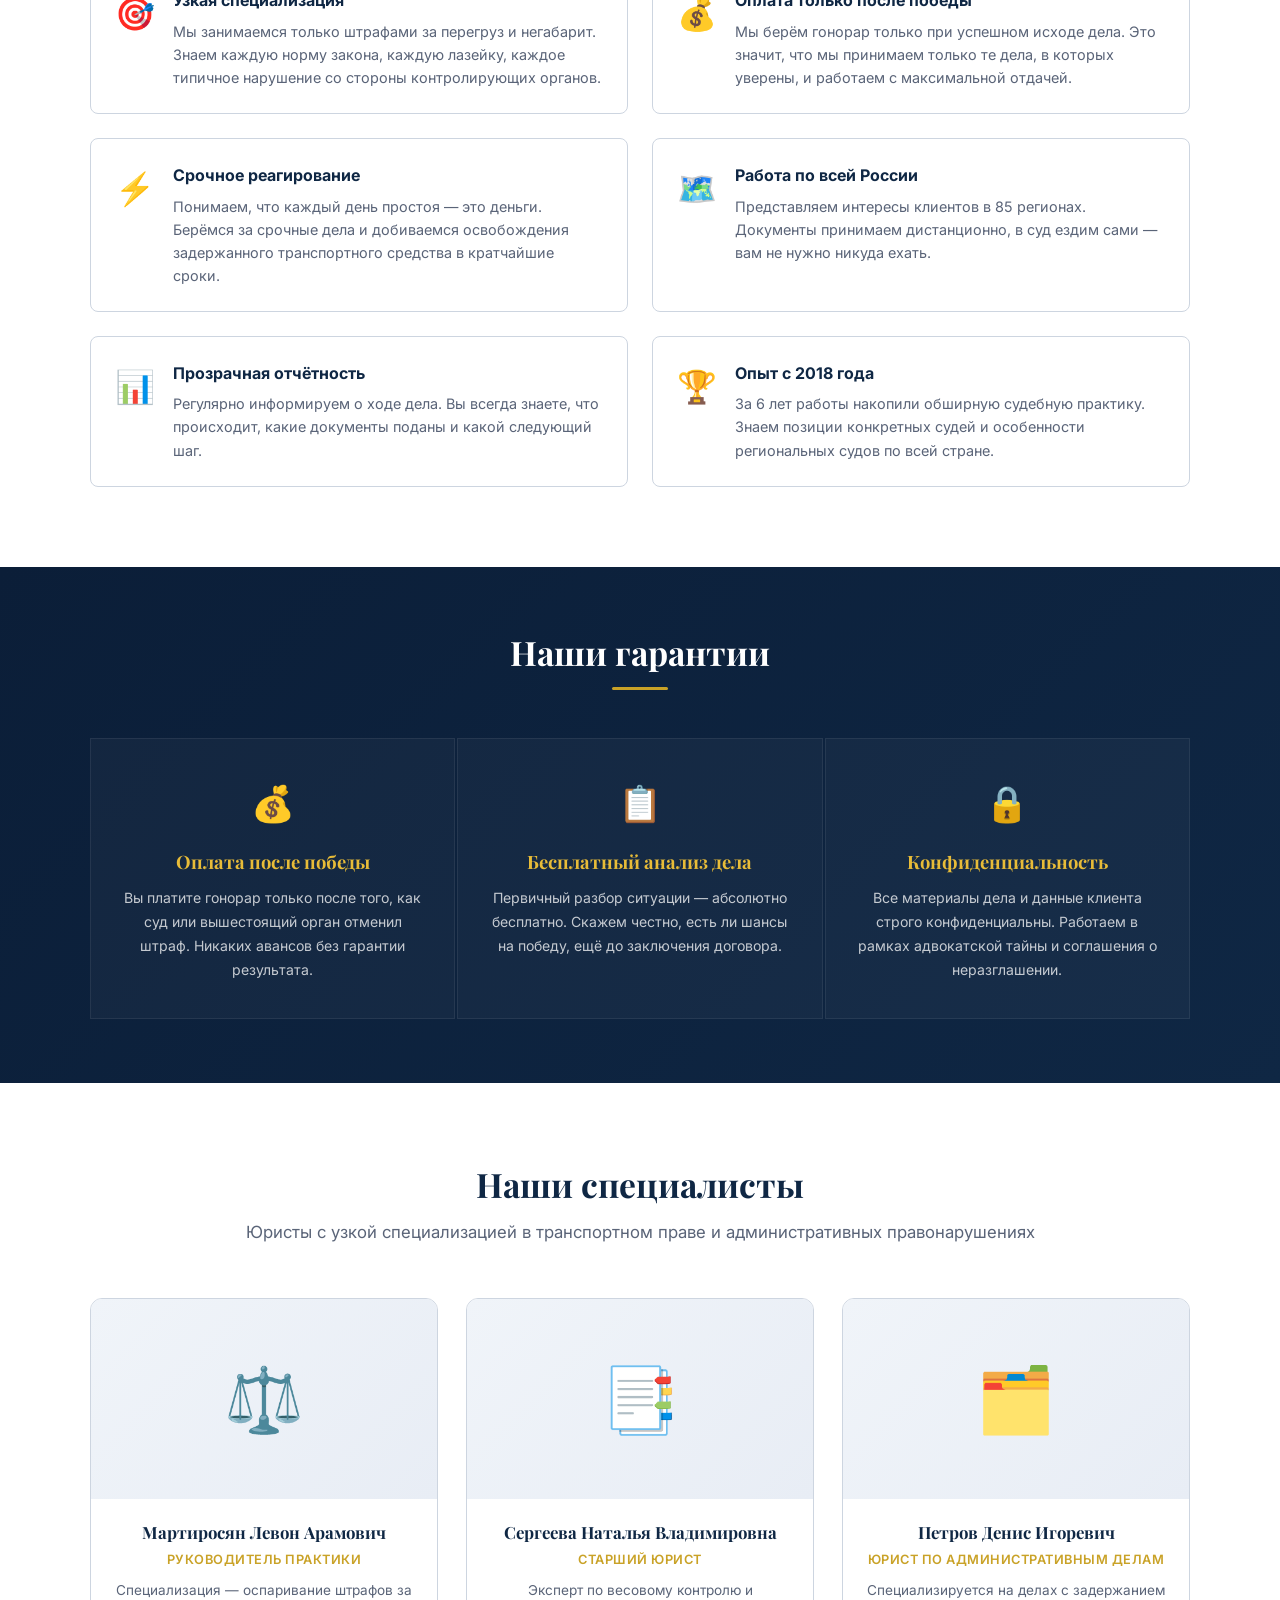
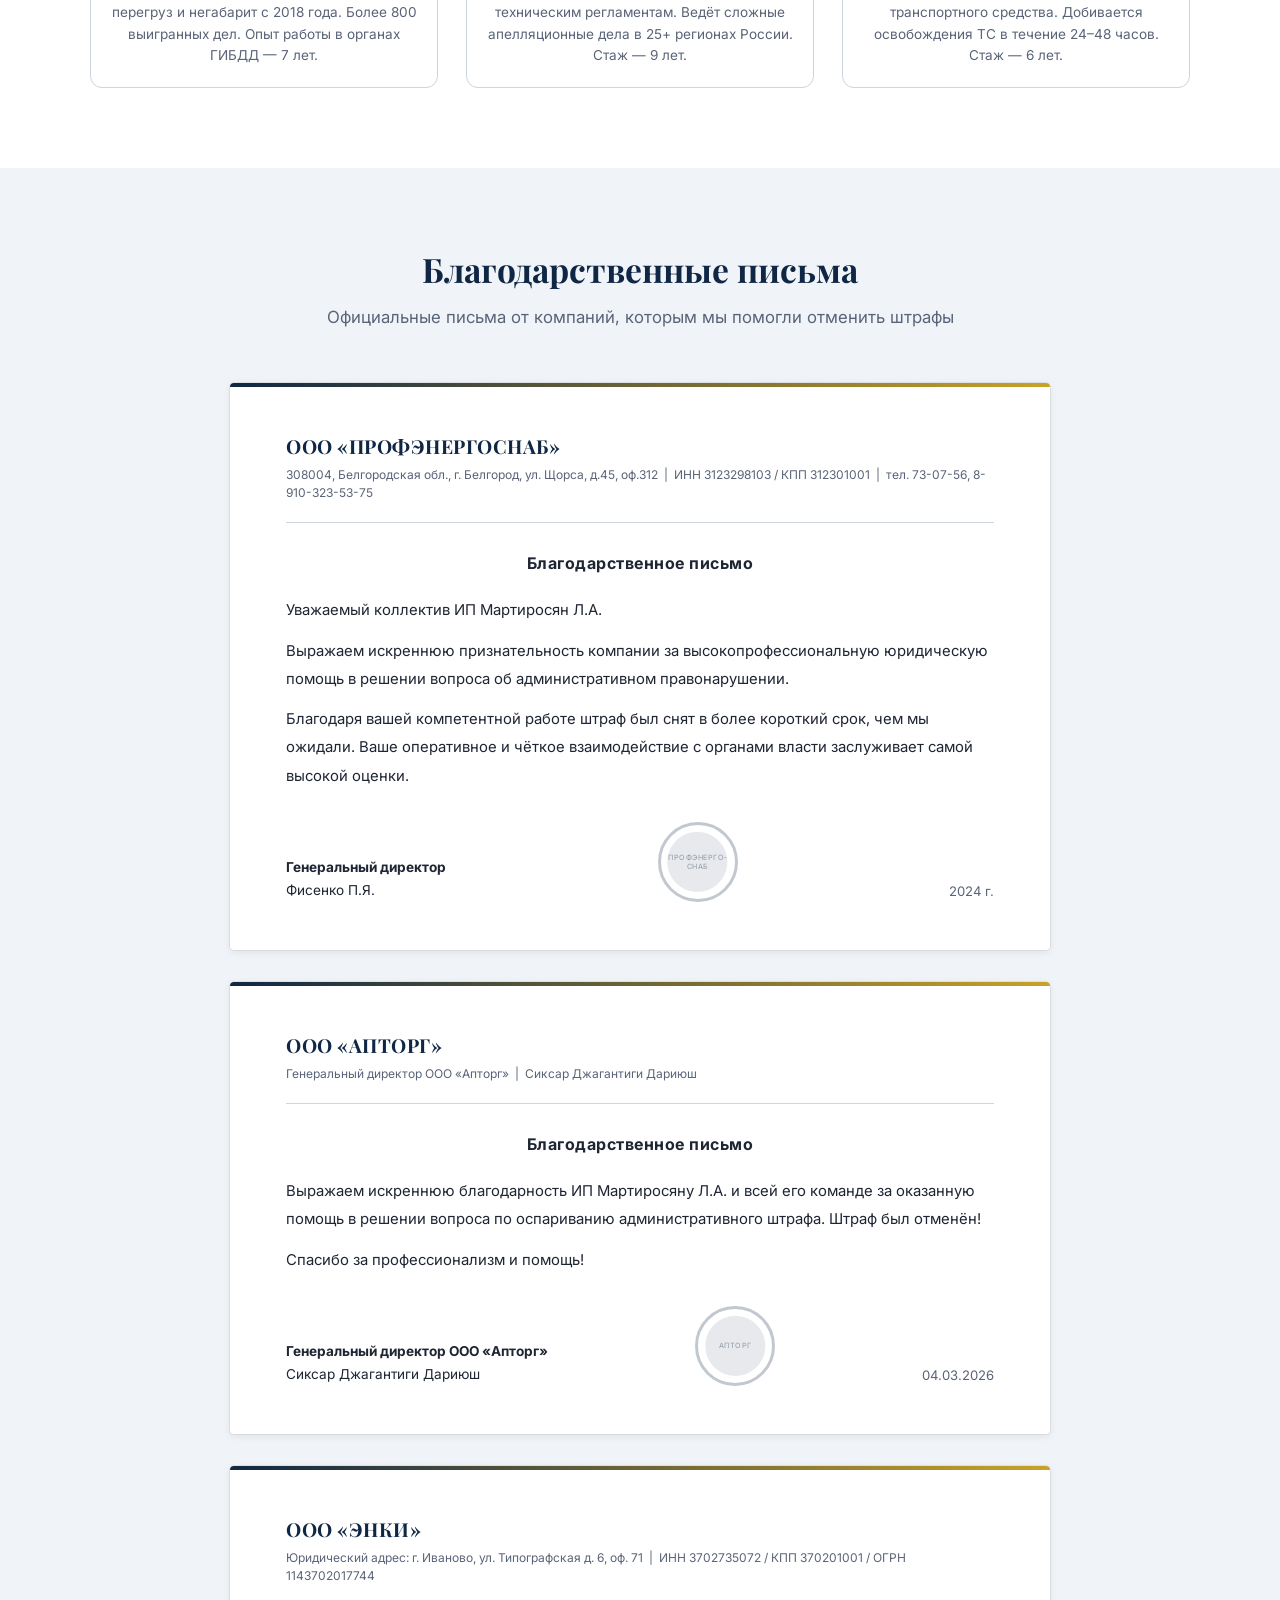
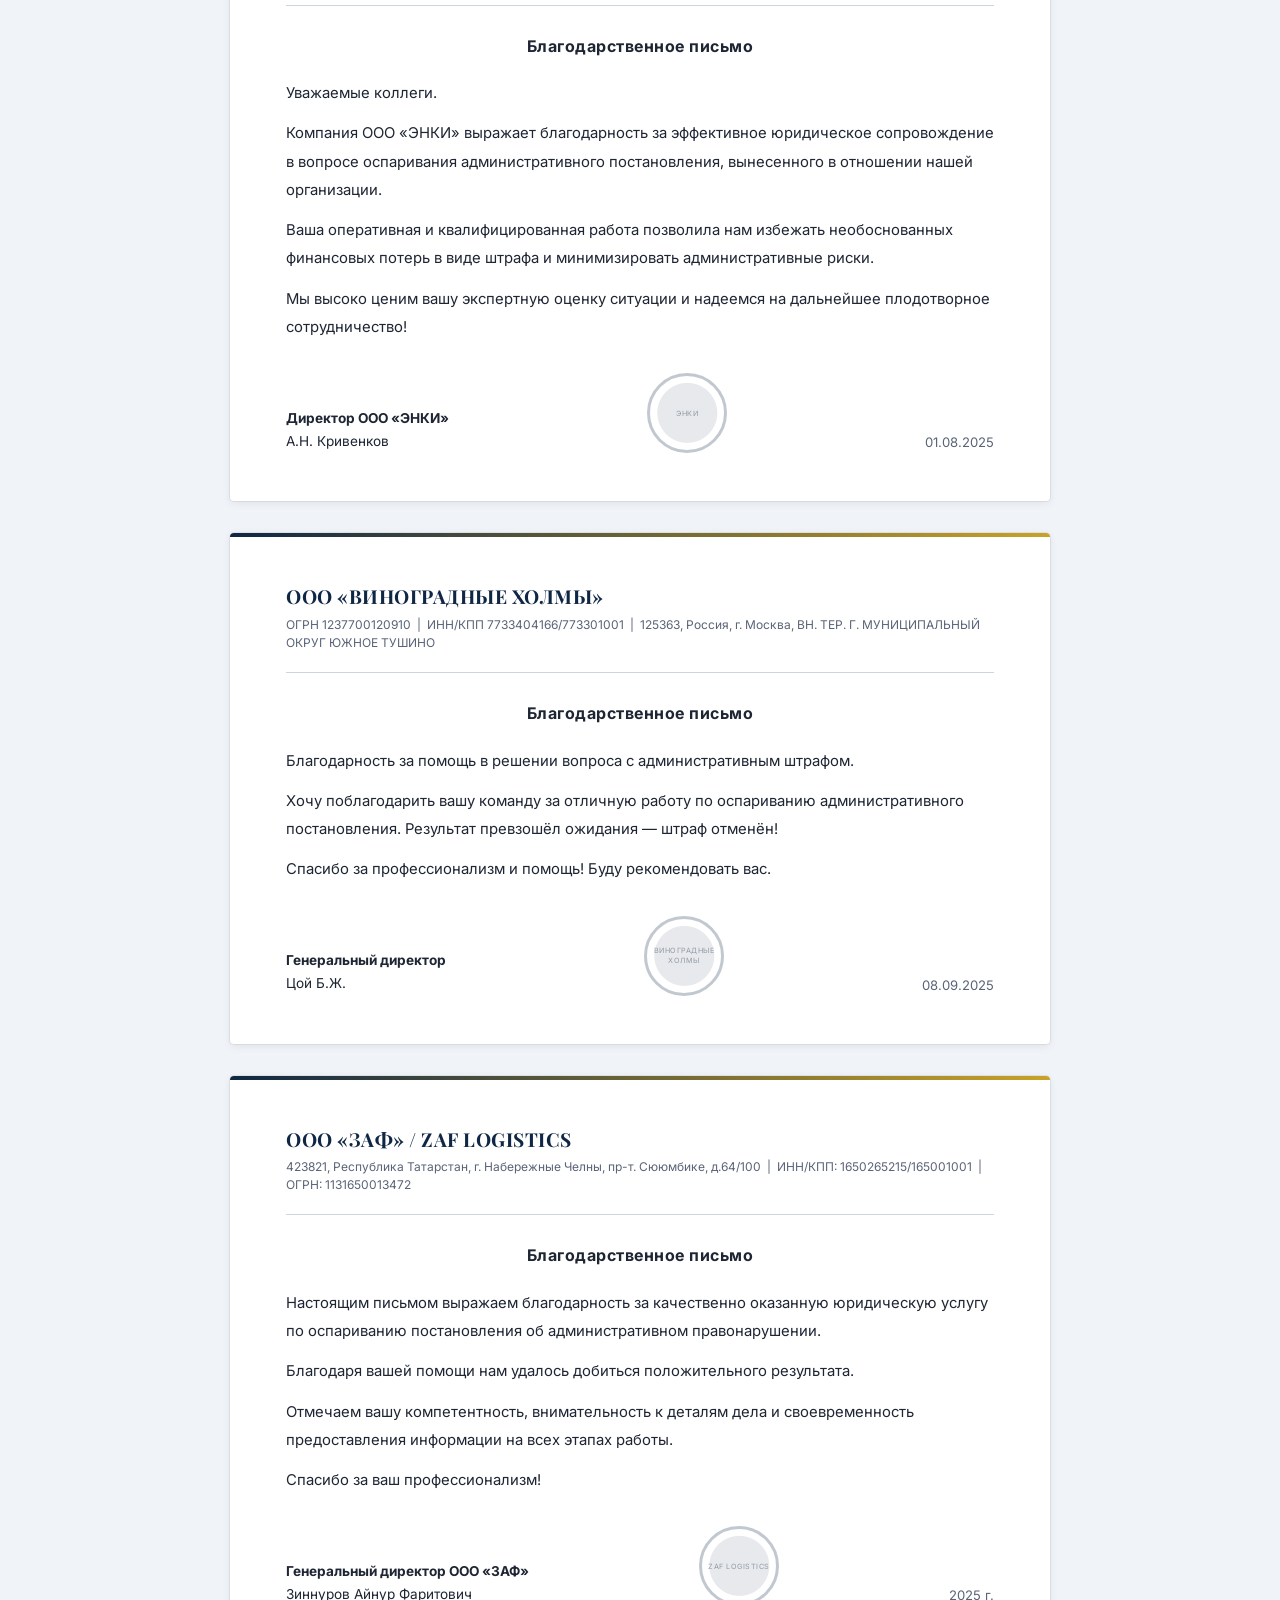
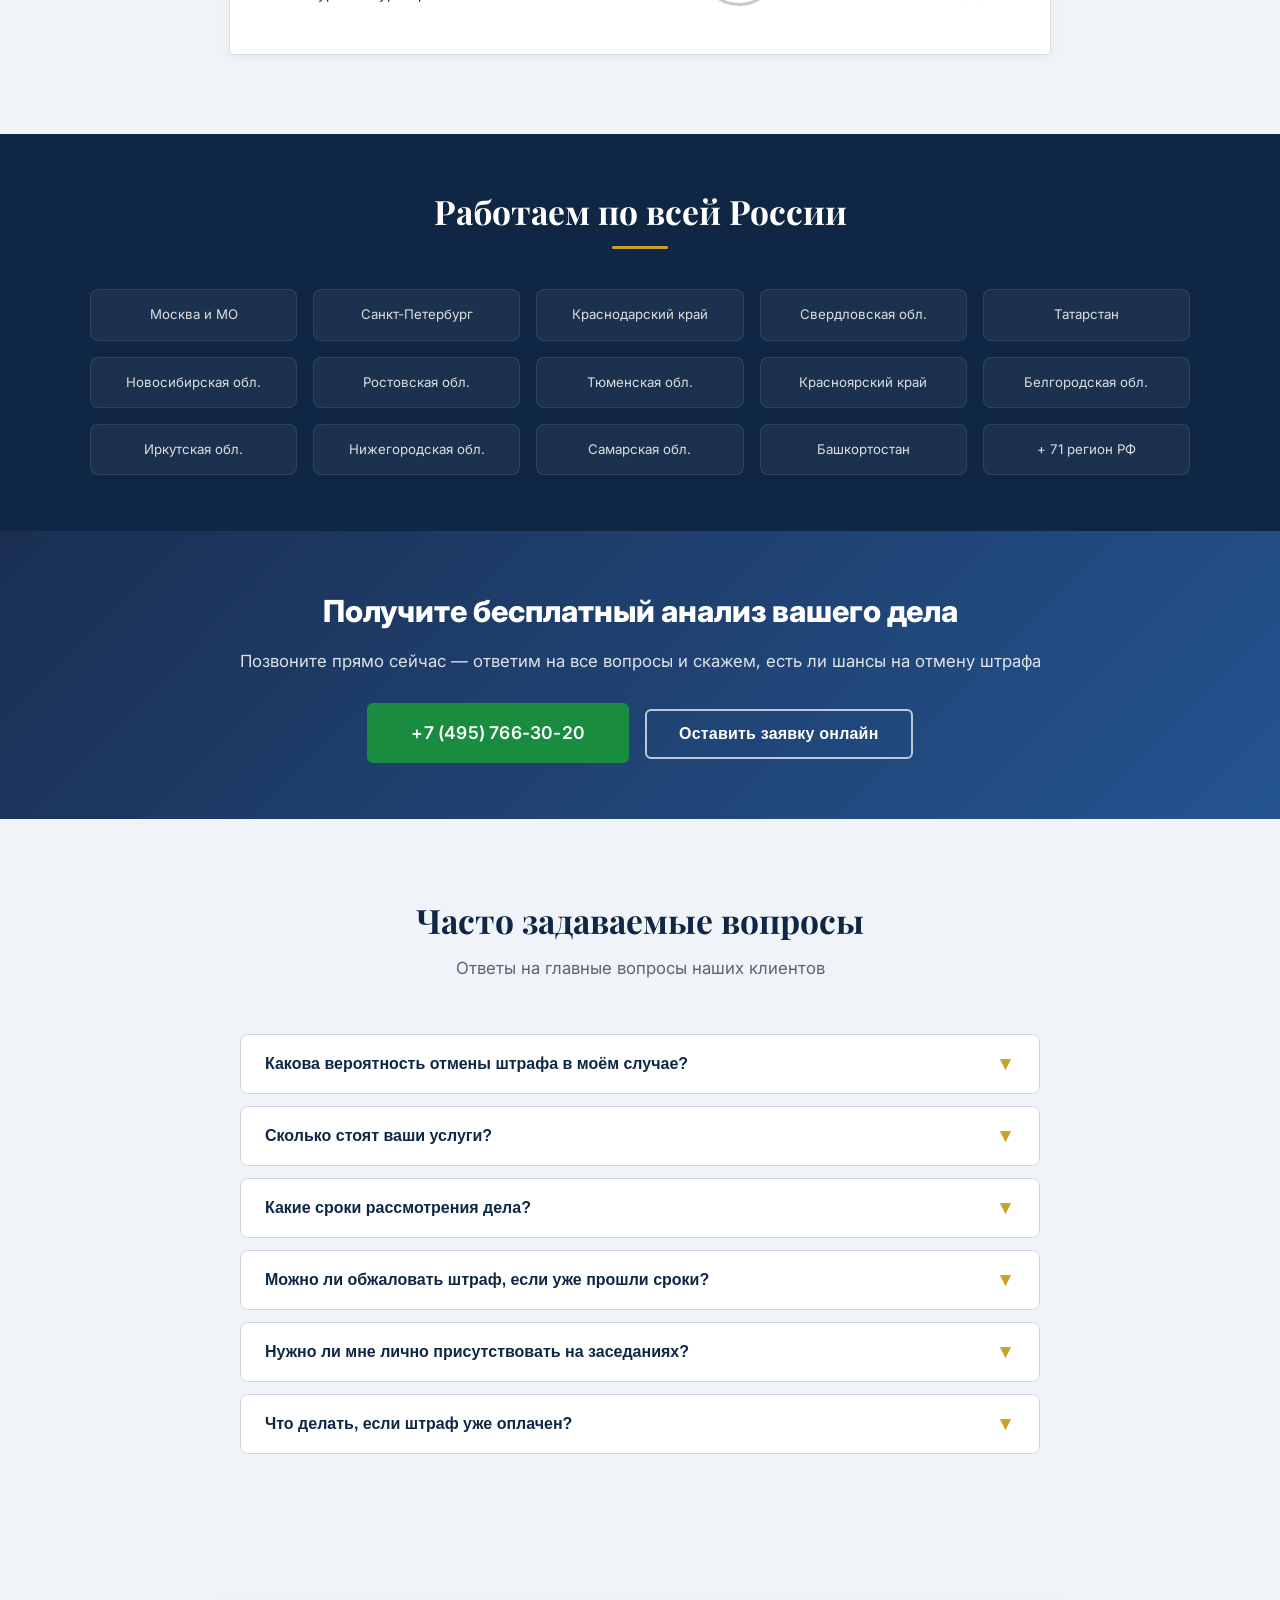
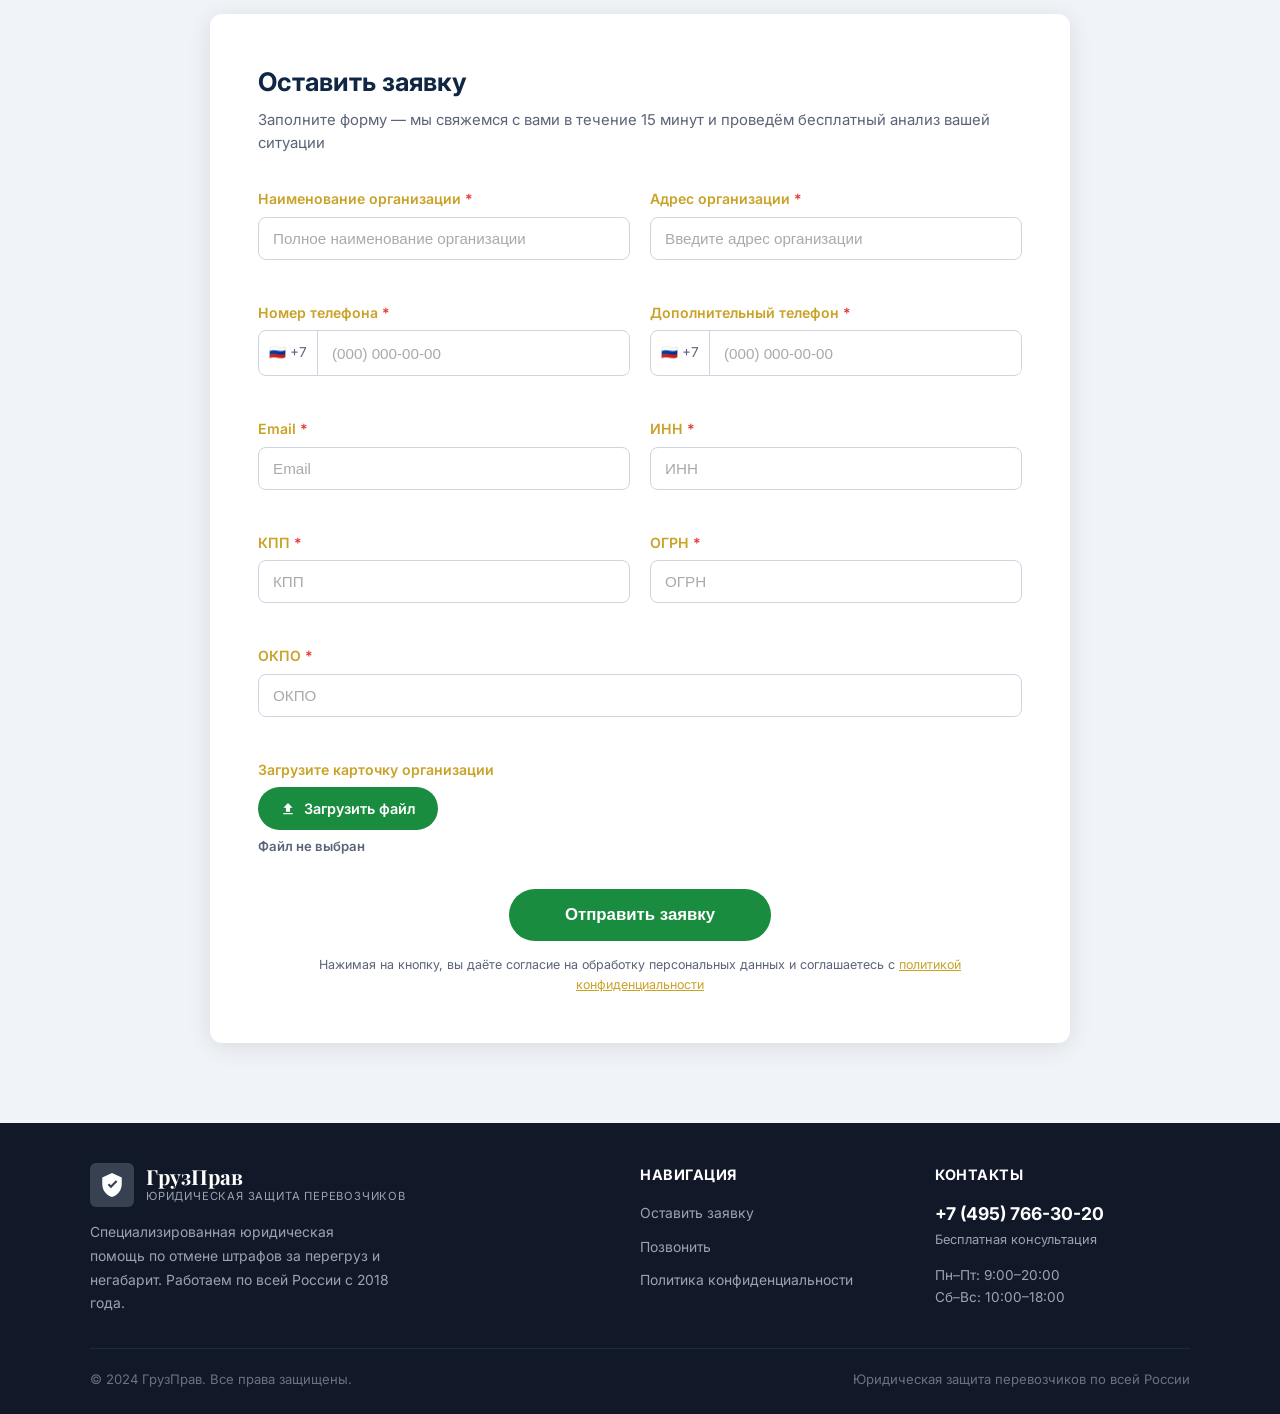
==== commit 31917682: "Upgrade landing design + add letters/team/guarantee/regions sections - Premium design: Playfair Disp" ====
--- a/landing/index.html
+++ b/landing/index.html
@@ -266,6 +266,207 @@
   </div>
 </section>
 
+<!-- GUARANTEE -->
+<section class="guarantee">
+  <div class="container">
+    <h2 class="section-title section-title--light" style="margin-bottom:8px;">Наши гарантии</h2>
+    <span class="gold-line" style="margin-bottom:48px;display:block;"></span>
+    <div class="guarantee__grid">
+      <div class="guarantee__item">
+        <div class="guarantee__icon">💰</div>
+        <div class="guarantee__title">Оплата после победы</div>
+        <div class="guarantee__text">Вы платите гонорар только после того, как суд или вышестоящий орган отменил штраф. Никаких авансов без гарантии результата.</div>
+      </div>
+      <div class="guarantee__item">
+        <div class="guarantee__icon">📋</div>
+        <div class="guarantee__title">Бесплатный анализ дела</div>
+        <div class="guarantee__text">Первичный разбор ситуации — абсолютно бесплатно. Скажем честно, есть ли шансы на победу, ещё до заключения договора.</div>
+      </div>
+      <div class="guarantee__item">
+        <div class="guarantee__icon">🔒</div>
+        <div class="guarantee__title">Конфиденциальность</div>
+        <div class="guarantee__text">Все материалы дела и данные клиента строго конфиденциальны. Работаем в рамках адвокатской тайны и соглашения о неразглашении.</div>
+      </div>
+    </div>
+  </div>
+</section>
+
+<!-- TEAM -->
+<section class="section">
+  <div class="container">
+    <h2 class="section-title">Наши специалисты</h2>
+    <p class="section-sub">Юристы с узкой специализацией в транспортном праве и административных правонарушениях</p>
+    <div class="team__grid">
+      <div class="team-card">
+        <div class="team-card__photo">⚖️</div>
+        <div class="team-card__body">
+          <div class="team-card__name">Мартиросян Левон Арамович</div>
+          <div class="team-card__role">Руководитель практики</div>
+          <div class="team-card__exp">Специализация — оспаривание штрафов за перегруз и негабарит с 2018 года. Более 800 выигранных дел. Опыт работы в органах ГИБДД — 7 лет.</div>
+        </div>
+      </div>
+      <div class="team-card">
+        <div class="team-card__photo">📑</div>
+        <div class="team-card__body">
+          <div class="team-card__name">Сергеева Наталья Владимировна</div>
+          <div class="team-card__role">Старший юрист</div>
+          <div class="team-card__exp">Эксперт по весовому контролю и техническим регламентам. Ведёт сложные апелляционные дела в 25+ регионах России. Стаж — 9 лет.</div>
+        </div>
+      </div>
+      <div class="team-card">
+        <div class="team-card__photo">🗂️</div>
+        <div class="team-card__body">
+          <div class="team-card__name">Петров Денис Игоревич</div>
+          <div class="team-card__role">Юрист по административным делам</div>
+          <div class="team-card__exp">Специализируется на делах с задержанием транспортного средства. Добивается освобождения ТС в течение 24–48 часов. Стаж — 6 лет.</div>
+        </div>
+      </div>
+    </div>
+  </div>
+</section>
+
+<!-- LETTERS -->
+<section class="section letters" id="letters">
+  <div class="container">
+    <h2 class="section-title">Благодарственные письма</h2>
+    <p class="section-sub">Официальные письма от компаний, которым мы помогли отменить штрафы</p>
+    <div class="letters__list">
+
+      <div class="letter-doc">
+        <div class="letter-doc__company">ООО «Профэнергоснаб»</div>
+        <div class="letter-doc__requisites">308004, Белгородская обл., г. Белгород, ул. Щорса, д.45, оф.312 &nbsp;|&nbsp; ИНН 3123298103 / КПП 312301001 &nbsp;|&nbsp; тел. 73-07-56, 8-910-323-53-75</div>
+        <div class="letter-doc__heading">Благодарственное письмо</div>
+        <div class="letter-doc__body">
+          <p>Уважаемый коллектив ИП Мартиросян Л.А.</p>
+          <p>Выражаем искреннюю признательность компании за высокопрофессиональную юридическую помощь в решении вопроса об административном правонарушении.</p>
+          <p>Благодаря вашей компетентной работе штраф был снят в более короткий срок, чем мы ожидали. Ваше оперативное и чёткое взаимодействие с органами власти заслуживает самой высокой оценки.</p>
+        </div>
+        <div class="letter-doc__footer">
+          <div class="letter-doc__signatory">
+            <strong>Генеральный директор</strong>
+            Фисенко П.Я.
+          </div>
+          <div class="letter-doc__stamp">
+            <div class="letter-doc__stamp-text">Профэнерго&shy;снаб</div>
+          </div>
+          <div class="letter-doc__date">2024 г.</div>
+        </div>
+      </div>
+
+      <div class="letter-doc">
+        <div class="letter-doc__company">ООО «АПТОРГ»</div>
+        <div class="letter-doc__requisites">Генеральный директор ООО «Апторг» &nbsp;|&nbsp; Сиксар Джагантиги Дариюш</div>
+        <div class="letter-doc__heading">Благодарственное письмо</div>
+        <div class="letter-doc__body">
+          <p>Выражаем искреннюю благодарность ИП Мартиросяну Л.А. и всей его команде за оказанную помощь в решении вопроса по оспариванию административного штрафа. Штраф был отменён!</p>
+          <p>Спасибо за профессионализм и помощь!</p>
+        </div>
+        <div class="letter-doc__footer">
+          <div class="letter-doc__signatory">
+            <strong>Генеральный директор ООО «Апторг»</strong>
+            Сиксар Джагантиги Дариюш
+          </div>
+          <div class="letter-doc__stamp">
+            <div class="letter-doc__stamp-text">АПТОРГ</div>
+          </div>
+          <div class="letter-doc__date">04.03.2026</div>
+        </div>
+      </div>
+
+      <div class="letter-doc">
+        <div class="letter-doc__company">ООО «ЭНКИ»</div>
+        <div class="letter-doc__requisites">Юридический адрес: г. Иваново, ул. Типографская д. 6, оф. 71 &nbsp;|&nbsp; ИНН 3702735072 / КПП 370201001 / ОГРН 1143702017744</div>
+        <div class="letter-doc__heading">Благодарственное письмо</div>
+        <div class="letter-doc__body">
+          <p>Уважаемые коллеги.</p>
+          <p>Компания ООО «ЭНКИ» выражает благодарность за эффективное юридическое сопровождение в вопросе оспаривания административного постановления, вынесенного в отношении нашей организации.</p>
+          <p>Ваша оперативная и квалифицированная работа позволила нам избежать необоснованных финансовых потерь в виде штрафа и минимизировать административные риски.</p>
+          <p>Мы высоко ценим вашу экспертную оценку ситуации и надеемся на дальнейшее плодотворное сотрудничество!</p>
+        </div>
+        <div class="letter-doc__footer">
+          <div class="letter-doc__signatory">
+            <strong>Директор ООО «ЭНКИ»</strong>
+            А.Н. Кривенков
+          </div>
+          <div class="letter-doc__stamp">
+            <div class="letter-doc__stamp-text">ЭНКИ</div>
+          </div>
+          <div class="letter-doc__date">01.08.2025</div>
+        </div>
+      </div>
+
+      <div class="letter-doc">
+        <div class="letter-doc__company">ООО «Виноградные Холмы»</div>
+        <div class="letter-doc__requisites">ОГРН 1237700120910 &nbsp;|&nbsp; ИНН/КПП 7733404166/773301001 &nbsp;|&nbsp; 125363, Россия, г. Москва, ВН. ТЕР. Г. МУНИЦИПАЛЬНЫЙ ОКРУГ ЮЖНОЕ ТУШИНО</div>
+        <div class="letter-doc__heading">Благодарственное письмо</div>
+        <div class="letter-doc__body">
+          <p>Благодарность за помощь в решении вопроса с административным штрафом.</p>
+          <p>Хочу поблагодарить вашу команду за отличную работу по оспариванию административного постановления. Результат превзошёл ожидания — штраф отменён!</p>
+          <p>Спасибо за профессионализм и помощь! Буду рекомендовать вас.</p>
+        </div>
+        <div class="letter-doc__footer">
+          <div class="letter-doc__signatory">
+            <strong>Генеральный директор</strong>
+            Цой Б.Ж.
+          </div>
+          <div class="letter-doc__stamp">
+            <div class="letter-doc__stamp-text">Виноградные Холмы</div>
+          </div>
+          <div class="letter-doc__date">08.09.2025</div>
+        </div>
+      </div>
+
+      <div class="letter-doc">
+        <div class="letter-doc__company">ООО «ЗАФ» / ZAF Logistics</div>
+        <div class="letter-doc__requisites">423821, Республика Татарстан, г. Набережные Челны, пр-т. Сююмбике, д.64/100 &nbsp;|&nbsp; ИНН/КПП: 1650265215/165001001 &nbsp;|&nbsp; ОГРН: 1131650013472</div>
+        <div class="letter-doc__heading">Благодарственное письмо</div>
+        <div class="letter-doc__body">
+          <p>Настоящим письмом выражаем благодарность за качественно оказанную юридическую услугу по оспариванию постановления об административном правонарушении.</p>
+          <p>Благодаря вашей помощи нам удалось добиться положительного результата.</p>
+          <p>Отмечаем вашу компетентность, внимательность к деталям дела и своевременность предоставления информации на всех этапах работы.</p>
+          <p>Спасибо за ваш профессионализм!</p>
+        </div>
+        <div class="letter-doc__footer">
+          <div class="letter-doc__signatory">
+            <strong>Генеральный директор ООО «ЗАФ»</strong>
+            Зиннуров Айнур Фаритович
+          </div>
+          <div class="letter-doc__stamp">
+            <div class="letter-doc__stamp-text">ZAF Logistics</div>
+          </div>
+          <div class="letter-doc__date">2025 г.</div>
+        </div>
+      </div>
+
+    </div>
+  </div>
+</section>
+
+<!-- REGIONS -->
+<section class="regions">
+  <div class="container">
+    <h2 class="section-title section-title--light" style="margin-bottom:8px;">Работаем по всей России</h2>
+    <span class="gold-line" style="margin-bottom:0;display:block;"></span>
+    <div class="regions__grid">
+      <div class="region-item">Москва и МО</div>
+      <div class="region-item">Санкт-Петербург</div>
+      <div class="region-item">Краснодарский край</div>
+      <div class="region-item">Свердловская обл.</div>
+      <div class="region-item">Татарстан</div>
+      <div class="region-item">Новосибирская обл.</div>
+      <div class="region-item">Ростовская обл.</div>
+      <div class="region-item">Тюменская обл.</div>
+      <div class="region-item">Красноярский край</div>
+      <div class="region-item">Белгородская обл.</div>
+      <div class="region-item">Иркутская обл.</div>
+      <div class="region-item">Нижегородская обл.</div>
+      <div class="region-item">Самарская обл.</div>
+      <div class="region-item">Башкортостан</div>
+      <div class="region-item">+ 71 регион РФ</div>
+    </div>
+  </div>
+</section>
+
 <!-- CTA BANNER -->
 <section style="background:linear-gradient(135deg,#1a2f52,#245491);padding:56px 0;text-align:center;color:#fff;">
   <div class="container">
--- a/landing/styles.css
+++ b/landing/styles.css
@@ -1,94 +1,112 @@
+/* ===== GOOGLE FONTS ===== */
+@import url('https://fonts.googleapis.com/css2?family=Playfair+Display:wght@700;800&family=Inter:wght@400;500;600;700&display=swap');
+
 /* ===== RESET & BASE ===== */
 *, *::before, *::after { box-sizing: border-box; margin: 0; padding: 0; }
 html { scroll-behavior: smooth; }
-body { font-family: 'Segoe UI', Arial, sans-serif; color: #1a1a2e; background: #fff; font-size: 16px; line-height: 1.6; }
+body { font-family: 'Inter', 'Segoe UI', Arial, sans-serif; color: #1a1a2e; background: #fff; font-size: 16px; line-height: 1.6; }
 a { color: inherit; text-decoration: none; }
 img { max-width: 100%; display: block; }
 ul { list-style: none; }
 
 /* ===== VARIABLES ===== */
 :root {
-  --blue:   #1c3f6e;
-  --blue2:  #245491;
-  --green:  #28a745;
-  --green2: #1e8035;
-  --gold:   #e8900a;
-  --light:  #f4f7fb;
-  --border: #d6dde8;
-  --text:   #333;
-  --muted:  #666;
+  --blue:   #0f2744;
+  --blue2:  #1a3d6b;
+  --blue3:  #2356a0;
+  --green:  #1a8c3f;
+  --green2: #146830;
+  --gold:   #c9a227;
+  --gold2:  #e8bc38;
+  --light:  #f0f4f9;
+  --light2: #e8edf5;
+  --border: #cdd5e0;
+  --text:   #1e2533;
+  --muted:  #5a6478;
   --radius: 8px;
+  --radius2: 12px;
   --shadow: 0 4px 24px rgba(0,0,0,0.10);
+  --shadow2: 0 8px 40px rgba(15,39,68,0.13);
 }
 
 /* ===== UTILITY ===== */
 .container { max-width: 1140px; margin: 0 auto; padding: 0 20px; }
-.section    { padding: 72px 0; }
+.section    { padding: 80px 0; }
 .section--gray { background: var(--light); }
-.section-title { font-size: 2rem; font-weight: 700; color: var(--blue); margin-bottom: 12px; text-align: center; }
-.section-sub   { text-align: center; color: var(--muted); font-size: 1.05rem; margin-bottom: 48px; }
-.btn { display: inline-block; padding: 14px 32px; border-radius: 50px; font-size: 1rem; font-weight: 600; cursor: pointer; border: none; transition: background .2s, transform .15s; text-align: center; }
-.btn:hover { transform: translateY(-2px); }
+.section--dark { background: var(--blue); }
+.section-title { font-family: 'Playfair Display', Georgia, serif; font-size: 2.1rem; font-weight: 700; color: var(--blue); margin-bottom: 14px; text-align: center; line-height: 1.25; }
+.section-title--light { color: #fff; }
+.section-sub   { text-align: center; color: var(--muted); font-size: 1.05rem; margin-bottom: 52px; }
+.section-sub--light { color: rgba(255,255,255,0.7); }
+.gold-line { display: block; width: 56px; height: 3px; background: var(--gold); margin: 14px auto 0; border-radius: 2px; }
+.btn { display: inline-block; padding: 14px 32px; border-radius: 6px; font-size: 1rem; font-weight: 600; cursor: pointer; border: none; transition: background .2s, transform .15s, box-shadow .2s; text-align: center; letter-spacing: 0.2px; }
+.btn:hover { transform: translateY(-2px); box-shadow: 0 6px 20px rgba(0,0,0,0.18); }
 .btn--green  { background: var(--green); color: #fff; }
 .btn--green:hover { background: var(--green2); }
-.btn--outline { background: transparent; color: #fff; border: 2px solid #fff; }
-.btn--outline:hover { background: rgba(255,255,255,0.15); }
-.btn--gold  { background: var(--gold); color: #fff; }
-.btn--gold:hover { background: #c97a08; }
+.btn--outline { background: transparent; color: #fff; border: 2px solid rgba(255,255,255,0.7); }
+.btn--outline:hover { background: rgba(255,255,255,0.12); border-color: #fff; }
+.btn--gold  { background: linear-gradient(135deg, var(--gold), var(--gold2)); color: #fff; }
+.btn--gold:hover { background: linear-gradient(135deg, #b8901e, var(--gold)); }
 
 /* ===== TOPBAR ===== */
-.topbar { background: var(--blue); color: #fff; font-size: 0.85rem; padding: 6px 0; text-align: center; }
-.topbar span { opacity: 0.85; margin: 0 12px; }
+.topbar { background: #0b1e38; color: #fff; font-size: 0.82rem; padding: 7px 0; text-align: center; letter-spacing: 0.3px; }
+.topbar span { opacity: 0.8; margin: 0 14px; }
+.topbar strong { color: var(--gold2); opacity: 1; }
 
 /* ===== HEADER ===== */
-.header { background: #fff; box-shadow: 0 2px 12px rgba(0,0,0,0.08); position: sticky; top: 0; z-index: 100; }
-.header__inner { display: flex; align-items: center; justify-content: space-between; padding: 14px 0; gap: 20px; }
-.logo { display: flex; align-items: center; gap: 10px; }
-.logo__icon { width: 42px; height: 42px; background: var(--blue); border-radius: 8px; display: flex; align-items: center; justify-content: center; }
+.header { background: #fff; box-shadow: 0 1px 0 var(--border), 0 4px 20px rgba(0,0,0,0.06); position: sticky; top: 0; z-index: 100; }
+.header__inner { display: flex; align-items: center; justify-content: space-between; padding: 16px 0; gap: 20px; }
+.logo { display: flex; align-items: center; gap: 12px; }
+.logo__icon { width: 44px; height: 44px; background: var(--blue); border-radius: 6px; display: flex; align-items: center; justify-content: center; flex-shrink: 0; }
 .logo__icon svg { fill: #fff; width: 26px; height: 26px; }
 .logo__text { display: flex; flex-direction: column; }
-.logo__name { font-size: 1.25rem; font-weight: 800; color: var(--blue); line-height: 1.1; }
-.logo__tagline { font-size: 0.72rem; color: var(--muted); text-transform: uppercase; letter-spacing: 0.5px; }
+.logo__name { font-family: 'Playfair Display', Georgia, serif; font-size: 1.35rem; font-weight: 700; color: var(--blue); line-height: 1.1; }
+.logo__tagline { font-size: 0.7rem; color: var(--muted); text-transform: uppercase; letter-spacing: 0.8px; }
 .header__phone { display: flex; flex-direction: column; align-items: flex-end; }
-.header__phone a { font-size: 1.3rem; font-weight: 700; color: var(--blue); }
-.header__phone span { font-size: 0.78rem; color: var(--muted); }
+.header__phone a { font-size: 1.3rem; font-weight: 700; color: var(--blue); transition: color .15s; }
+.header__phone a:hover { color: var(--blue3); }
+.header__phone span { font-size: 0.75rem; color: var(--green); font-weight: 600; }
 .header__cta { display: flex; gap: 10px; align-items: center; }
-.btn--callback { background: var(--green); color: #fff; padding: 10px 22px; font-size: 0.9rem; }
+.btn--callback { background: var(--green); color: #fff; padding: 11px 24px; font-size: 0.88rem; border-radius: 6px; }
+.btn--callback:hover { background: var(--green2); }
 
 /* ===== HERO ===== */
-.hero { background: linear-gradient(135deg, #1a2f52 0%, #1c3f6e 55%, #245491 100%); color: #fff; padding: 80px 0 72px; }
-.hero__inner { display: grid; grid-template-columns: 1fr 1fr; gap: 48px; align-items: center; }
-.hero__badge { display: inline-block; background: var(--gold); color: #fff; font-size: 0.8rem; font-weight: 600; padding: 4px 14px; border-radius: 50px; margin-bottom: 18px; text-transform: uppercase; letter-spacing: 0.5px; }
-.hero__title { font-size: 2.5rem; font-weight: 800; line-height: 1.2; margin-bottom: 18px; }
-.hero__title span { color: #ffc107; }
-.hero__subtitle { font-size: 1.1rem; opacity: 0.9; margin-bottom: 32px; line-height: 1.7; }
+.hero { background: linear-gradient(150deg, #071628 0%, #0f2744 45%, #162f58 80%, #1a3a6a 100%); color: #fff; padding: 96px 0 84px; position: relative; overflow: hidden; }
+.hero::before { content: ''; position: absolute; top: 0; left: 0; right: 0; bottom: 0; background: url("data:image/svg+xml,%3Csvg width='60' height='60' viewBox='0 0 60 60' xmlns='http://www.w3.org/2000/svg'%3E%3Cg fill='none' fill-rule='evenodd'%3E%3Cg fill='%23ffffff' fill-opacity='0.02'%3E%3Cpath d='M36 34v-4h-2v4h-4v2h4v4h2v-4h4v-2h-4zm0-30V0h-2v4h-4v2h4v4h2V6h4V4h-4zM6 34v-4H4v4H0v2h4v4h2v-4h4v-2H6zM6 4V0H4v4H0v2h4v4h2V6h4V4H6z'/%3E%3C/g%3E%3C/g%3E%3C/svg%3E"); pointer-events: none; }
+.hero__inner { display: grid; grid-template-columns: 1fr 1fr; gap: 56px; align-items: center; position: relative; }
+.hero__badge { display: inline-flex; align-items: center; gap: 6px; background: rgba(201,162,39,0.15); border: 1px solid rgba(201,162,39,0.4); color: var(--gold2); font-size: 0.78rem; font-weight: 600; padding: 5px 16px; border-radius: 50px; margin-bottom: 22px; text-transform: uppercase; letter-spacing: 1px; }
+.hero__title { font-family: 'Playfair Display', Georgia, serif; font-size: 2.7rem; font-weight: 700; line-height: 1.2; margin-bottom: 20px; }
+.hero__title span { color: var(--gold2); }
+.hero__subtitle { font-size: 1.05rem; opacity: 0.85; margin-bottom: 36px; line-height: 1.8; }
 .hero__btns { display: flex; gap: 14px; flex-wrap: wrap; }
-.hero__card { background: rgba(255,255,255,0.07); border: 1px solid rgba(255,255,255,0.15); border-radius: 16px; padding: 32px; backdrop-filter: blur(6px); }
-.hero__card-title { font-size: 1.1rem; font-weight: 600; margin-bottom: 20px; opacity: 0.9; }
-.hero__checklist li { padding: 8px 0; border-bottom: 1px solid rgba(255,255,255,0.1); display: flex; align-items: flex-start; gap: 10px; font-size: 0.95rem; opacity: 0.9; }
+.hero__card { background: rgba(255,255,255,0.05); border: 1px solid rgba(255,255,255,0.12); border-radius: 12px; padding: 32px; backdrop-filter: blur(8px); }
+.hero__card-title { font-size: 1rem; font-weight: 600; margin-bottom: 20px; opacity: 0.85; color: var(--gold2); text-transform: uppercase; letter-spacing: 0.5px; font-size: 0.85rem; }
+.hero__checklist li { padding: 10px 0; border-bottom: 1px solid rgba(255,255,255,0.08); display: flex; align-items: flex-start; gap: 12px; font-size: 0.93rem; opacity: 0.88; }
 .hero__checklist li:last-child { border-bottom: none; }
-.hero__checklist li::before { content: '✓'; color: #4cdd72; font-weight: 700; flex-shrink: 0; margin-top: 1px; }
+.hero__checklist li::before { content: '✓'; color: var(--gold2); font-weight: 700; flex-shrink: 0; margin-top: 1px; }
 
 /* ===== STATS ===== */
-.stats { background: var(--blue); color: #fff; padding: 40px 0; }
+.stats { background: var(--blue); color: #fff; padding: 44px 0; border-top: 3px solid var(--gold); }
 .stats__grid { display: grid; grid-template-columns: repeat(4, 1fr); gap: 20px; text-align: center; }
-.stats__num  { font-size: 2.4rem; font-weight: 800; color: #ffc107; line-height: 1; }
-.stats__label { font-size: 0.88rem; opacity: 0.8; margin-top: 6px; line-height: 1.4; }
+.stats__num  { font-family: 'Playfair Display', Georgia, serif; font-size: 2.6rem; font-weight: 700; color: var(--gold2); line-height: 1; }
+.stats__label { font-size: 0.85rem; opacity: 0.75; margin-top: 8px; line-height: 1.5; }
+.stats__divider { width: 1px; background: rgba(255,255,255,0.1); }
 
 /* ===== PROBLEMS ===== */
 .problems__grid { display: grid; grid-template-columns: repeat(3, 1fr); gap: 24px; }
-.problem-card { background: #fff; border: 1px solid var(--border); border-radius: var(--radius); padding: 28px 24px; transition: box-shadow .2s; }
-.problem-card:hover { box-shadow: var(--shadow); }
-.problem-card__icon { font-size: 2.2rem; margin-bottom: 14px; }
+.problem-card { background: #fff; border: 1px solid var(--border); border-top: 3px solid var(--blue); border-radius: var(--radius); padding: 28px 24px; transition: box-shadow .2s, transform .2s; }
+.problem-card:hover { box-shadow: var(--shadow2); transform: translateY(-3px); }
+.problem-card__icon { font-size: 2rem; margin-bottom: 16px; width: 52px; height: 52px; background: var(--light); border-radius: 50%; display: flex; align-items: center; justify-content: center; }
 .problem-card__title { font-size: 1rem; font-weight: 700; color: var(--blue); margin-bottom: 8px; }
-.problem-card__text  { font-size: 0.9rem; color: var(--muted); line-height: 1.6; }
+.problem-card__text  { font-size: 0.88rem; color: var(--muted); line-height: 1.7; }
 
 /* ===== HOW WE WORK ===== */
-.steps { counter-reset: step; display: grid; grid-template-columns: repeat(4, 1fr); gap: 24px; }
-.step { text-align: center; padding: 28px 20px; }
-.step__num { width: 52px; height: 52px; border-radius: 50%; background: var(--blue); color: #fff; font-size: 1.3rem; font-weight: 800; display: flex; align-items: center; justify-content: center; margin: 0 auto 16px; }
+.steps { display: grid; grid-template-columns: repeat(4, 1fr); gap: 0; position: relative; }
+.steps::before { content: ''; position: absolute; top: 26px; left: 13%; right: 13%; height: 2px; background: linear-gradient(90deg, var(--blue) 0%, var(--gold) 100%); z-index: 0; }
+.step { text-align: center; padding: 28px 20px; position: relative; z-index: 1; }
+.step__num { width: 52px; height: 52px; border-radius: 50%; background: var(--blue); color: #fff; font-size: 1.2rem; font-weight: 700; display: flex; align-items: center; justify-content: center; margin: 0 auto 20px; border: 3px solid var(--gold); box-shadow: 0 0 0 4px #fff; }
 .step__title { font-size: 0.95rem; font-weight: 700; color: var(--blue); margin-bottom: 8px; }
-.step__text  { font-size: 0.88rem; color: var(--muted); line-height: 1.6; }
+.step__text  { font-size: 0.87rem; color: var(--muted); line-height: 1.7; }
 
 /* ===== CASES ===== */
 .cases__grid { display: grid; grid-template-columns: repeat(3, 1fr); gap: 24px; }
@@ -177,6 +195,49 @@
 .footer__phone span { font-size: 0.8rem; color: #9ca3af; display: block; margin-top: 2px; }
 .footer__bottom { border-top: 1px solid #1f2937; padding-top: 20px; display: flex; justify-content: space-between; align-items: center; font-size: 0.82rem; color: #6b7280; flex-wrap: wrap; gap: 10px; }
 
+/* ===== GUARANTEE BAND ===== */
+.guarantee { background: linear-gradient(135deg, #0b1e38 0%, #0f2744 100%); color: #fff; padding: 64px 0; }
+.guarantee__grid { display: grid; grid-template-columns: repeat(3, 1fr); gap: 2px; }
+.guarantee__item { text-align: center; padding: 36px 28px; background: rgba(255,255,255,0.03); border: 1px solid rgba(255,255,255,0.07); transition: background .2s; }
+.guarantee__item:hover { background: rgba(255,255,255,0.06); }
+.guarantee__icon { font-size: 2.2rem; margin-bottom: 16px; }
+.guarantee__title { font-family: 'Playfair Display', Georgia, serif; font-size: 1.15rem; font-weight: 700; color: var(--gold2); margin-bottom: 10px; }
+.guarantee__text { font-size: 0.88rem; opacity: 0.75; line-height: 1.7; }
+
+/* ===== TEAM ===== */
+.team__grid { display: grid; grid-template-columns: repeat(3, 1fr); gap: 28px; }
+.team-card { background: #fff; border: 1px solid var(--border); border-radius: var(--radius2); overflow: hidden; text-align: center; transition: box-shadow .2s; }
+.team-card:hover { box-shadow: var(--shadow2); }
+.team-card__photo { height: 200px; background: linear-gradient(135deg, var(--light) 0%, var(--light2) 100%); display: flex; align-items: center; justify-content: center; font-size: 4rem; }
+.team-card__body { padding: 20px; }
+.team-card__name { font-family: 'Playfair Display', Georgia, serif; font-size: 1.05rem; font-weight: 700; color: var(--blue); margin-bottom: 4px; }
+.team-card__role { font-size: 0.8rem; color: var(--gold); font-weight: 600; text-transform: uppercase; letter-spacing: 0.5px; margin-bottom: 10px; }
+.team-card__exp { font-size: 0.85rem; color: var(--muted); line-height: 1.6; }
+
+/* ===== LETTERS (БЛАГОДАРСТВЕННЫЕ ПИСЬМА) ===== */
+.letters { background: var(--light); }
+.letters__list { max-width: 820px; margin: 0 auto; display: flex; flex-direction: column; gap: 32px; }
+.letter-doc { background: #fff; border-radius: 4px; box-shadow: 0 2px 8px rgba(0,0,0,0.08), 0 0 0 1px rgba(0,0,0,0.06); padding: 48px 56px; position: relative; overflow: hidden; }
+.letter-doc::before { content: ''; position: absolute; top: 0; left: 0; right: 0; height: 4px; background: linear-gradient(90deg, var(--blue) 0%, var(--gold) 100%); }
+.letter-doc__company { font-family: 'Playfair Display', Georgia, serif; font-size: 1.2rem; font-weight: 700; color: var(--blue); margin-bottom: 4px; text-transform: uppercase; letter-spacing: 0.5px; }
+.letter-doc__requisites { font-size: 0.75rem; color: var(--muted); margin-bottom: 28px; line-height: 1.5; padding-bottom: 20px; border-bottom: 1px solid var(--border); }
+.letter-doc__heading { text-align: center; font-size: 1rem; font-weight: 700; color: var(--text); margin-bottom: 20px; letter-spacing: 0.5px; }
+.letter-doc__body { font-size: 0.93rem; color: var(--text); line-height: 1.9; margin-bottom: 32px; }
+.letter-doc__body p { margin-bottom: 12px; }
+.letter-doc__footer { display: flex; justify-content: space-between; align-items: flex-end; gap: 20px; }
+.letter-doc__signatory { font-size: 0.85rem; color: var(--text); line-height: 1.7; }
+.letter-doc__signatory strong { display: block; }
+.letter-doc__stamp { width: 80px; height: 80px; border-radius: 50%; border: 3px solid rgba(15,39,68,0.25); display: flex; align-items: center; justify-content: center; flex-shrink: 0; position: relative; }
+.letter-doc__stamp::before { content: '●'; color: rgba(15,39,68,0.1); font-size: 5rem; position: absolute; }
+.letter-doc__stamp-text { font-size: 0.45rem; color: rgba(15,39,68,0.4); text-align: center; text-transform: uppercase; letter-spacing: 0.5px; line-height: 1.3; position: relative; z-index: 1; padding: 4px; }
+.letter-doc__date { font-size: 0.82rem; color: var(--muted); text-align: right; }
+
+/* ===== REGIONS ===== */
+.regions { background: var(--blue); color: #fff; padding: 56px 0; }
+.regions__grid { display: grid; grid-template-columns: repeat(5, 1fr); gap: 16px; margin-top: 40px; }
+.region-item { background: rgba(255,255,255,0.06); border: 1px solid rgba(255,255,255,0.1); border-radius: var(--radius); padding: 14px 12px; text-align: center; font-size: 0.83rem; opacity: 0.85; transition: background .2s; }
+.region-item:hover { background: rgba(255,255,255,0.1); }
+
 /* ===== RESPONSIVE ===== */
 @media (max-width: 900px) {
   .hero__inner     { grid-template-columns: 1fr; }
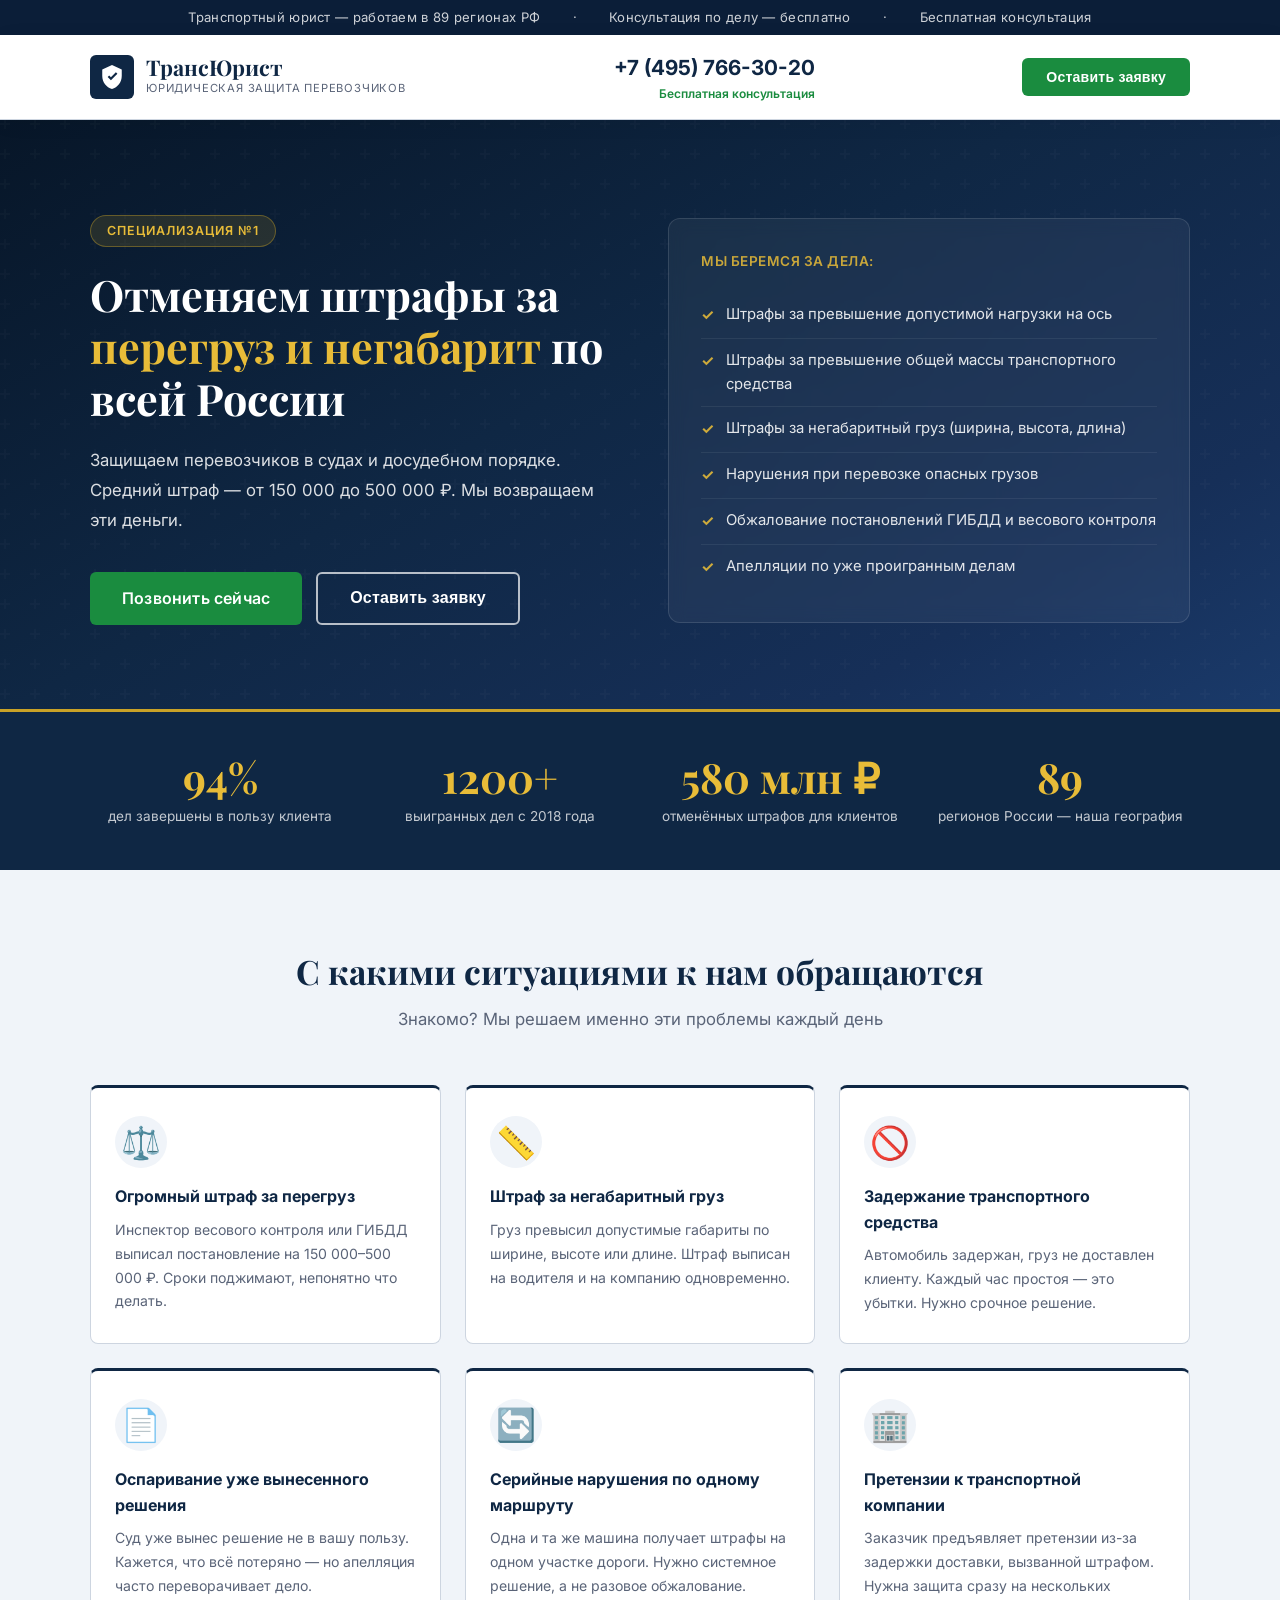
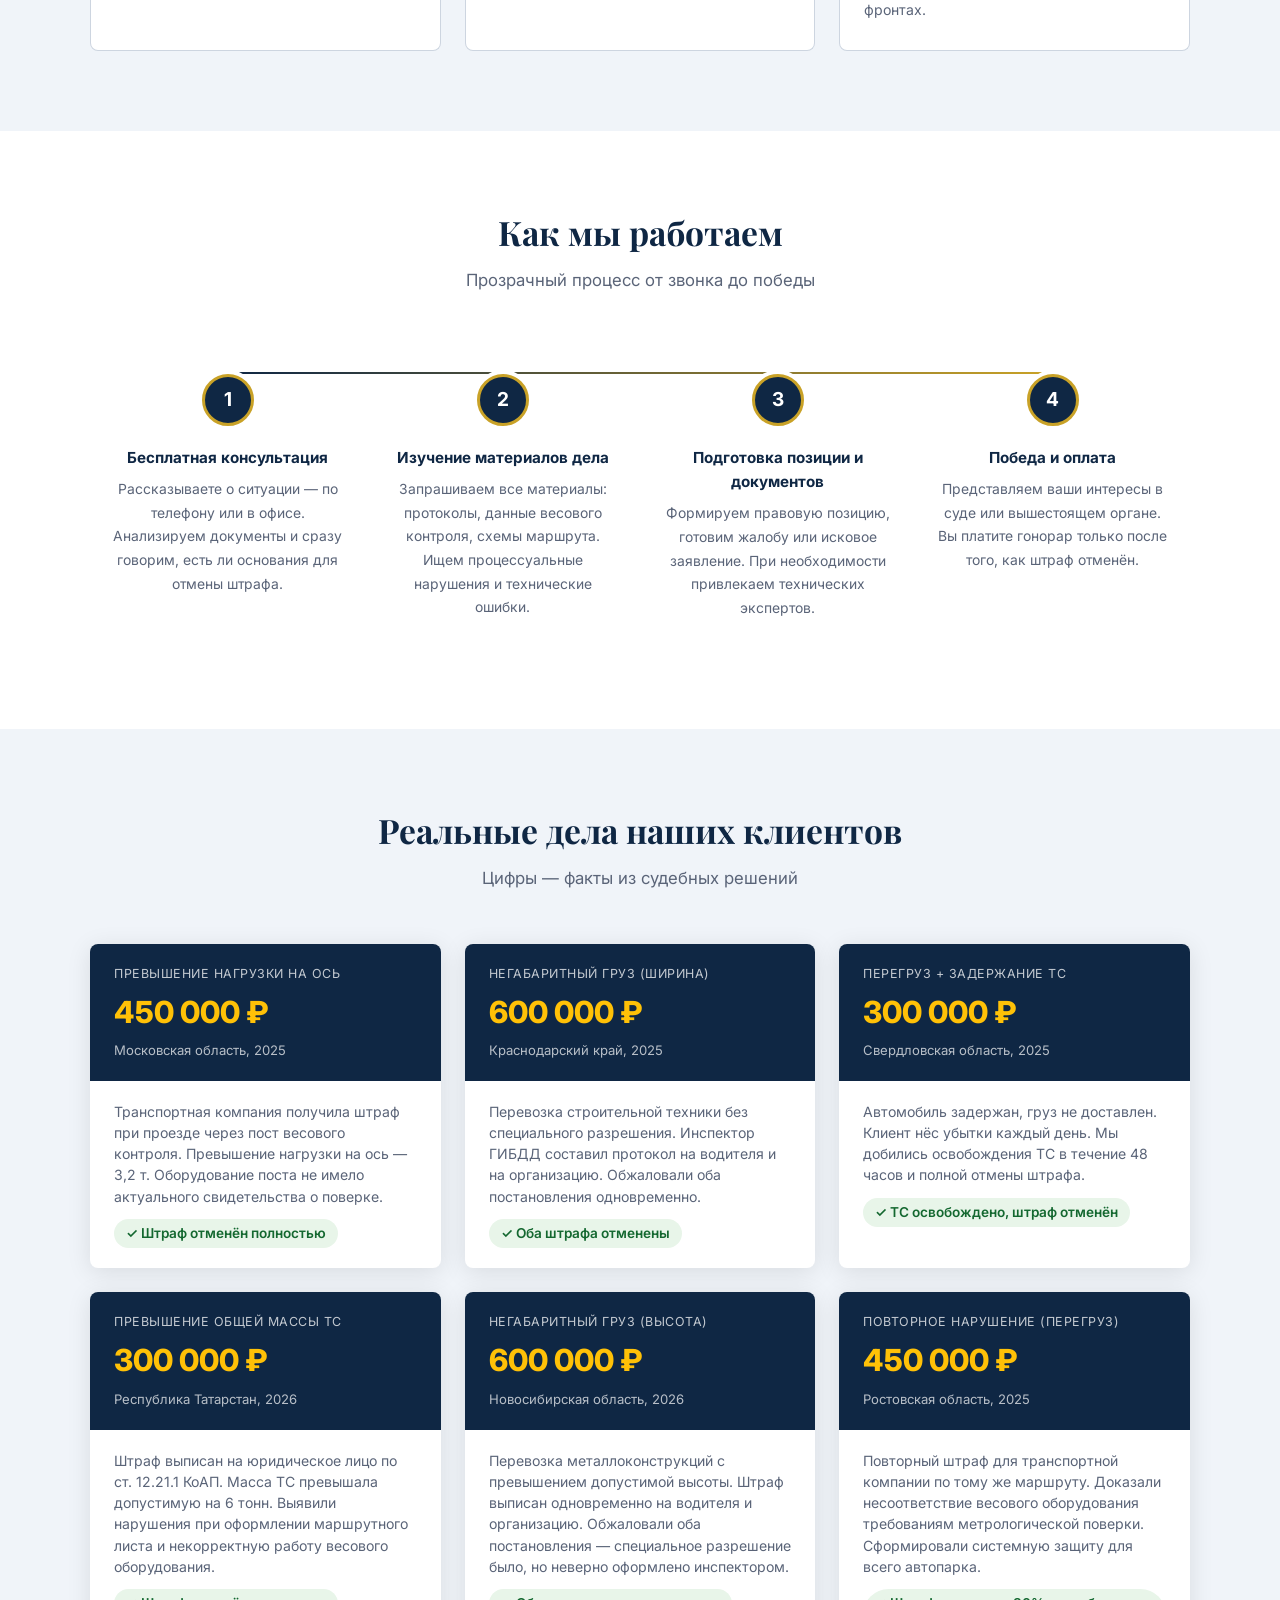
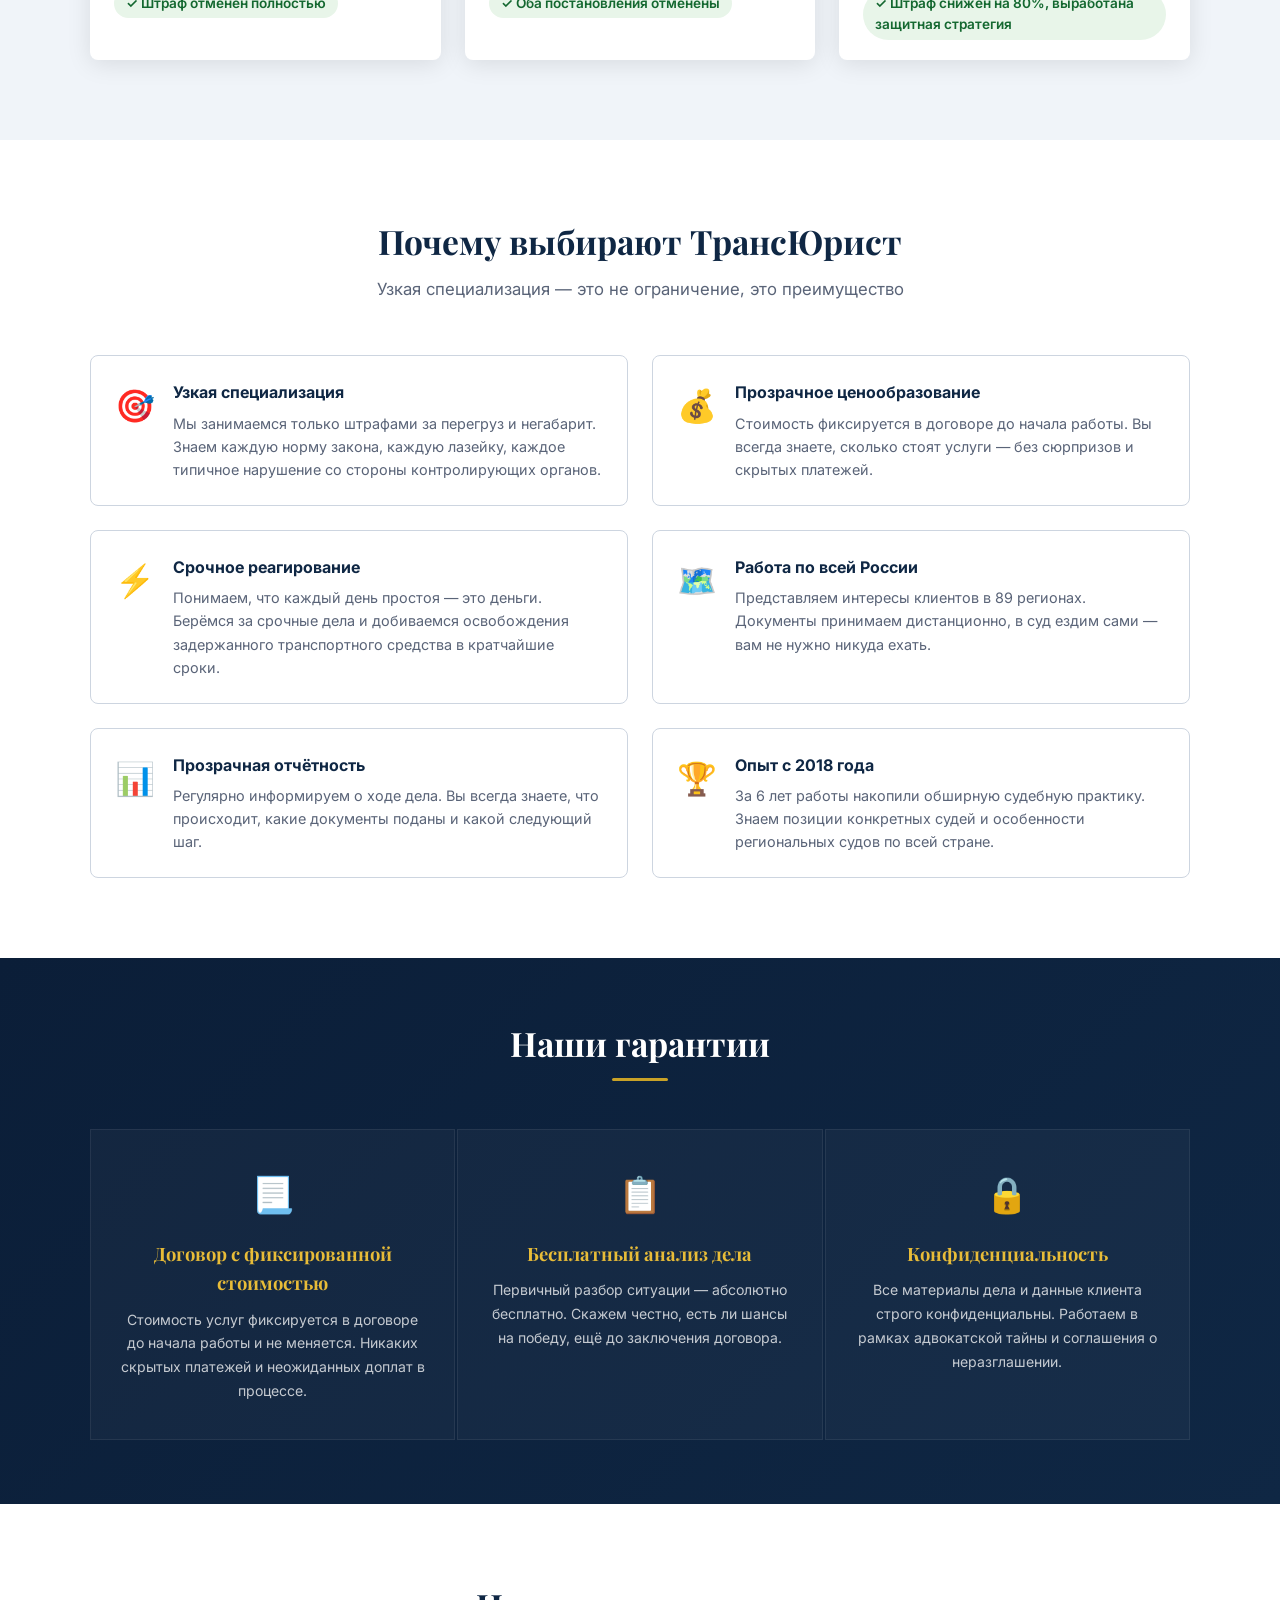
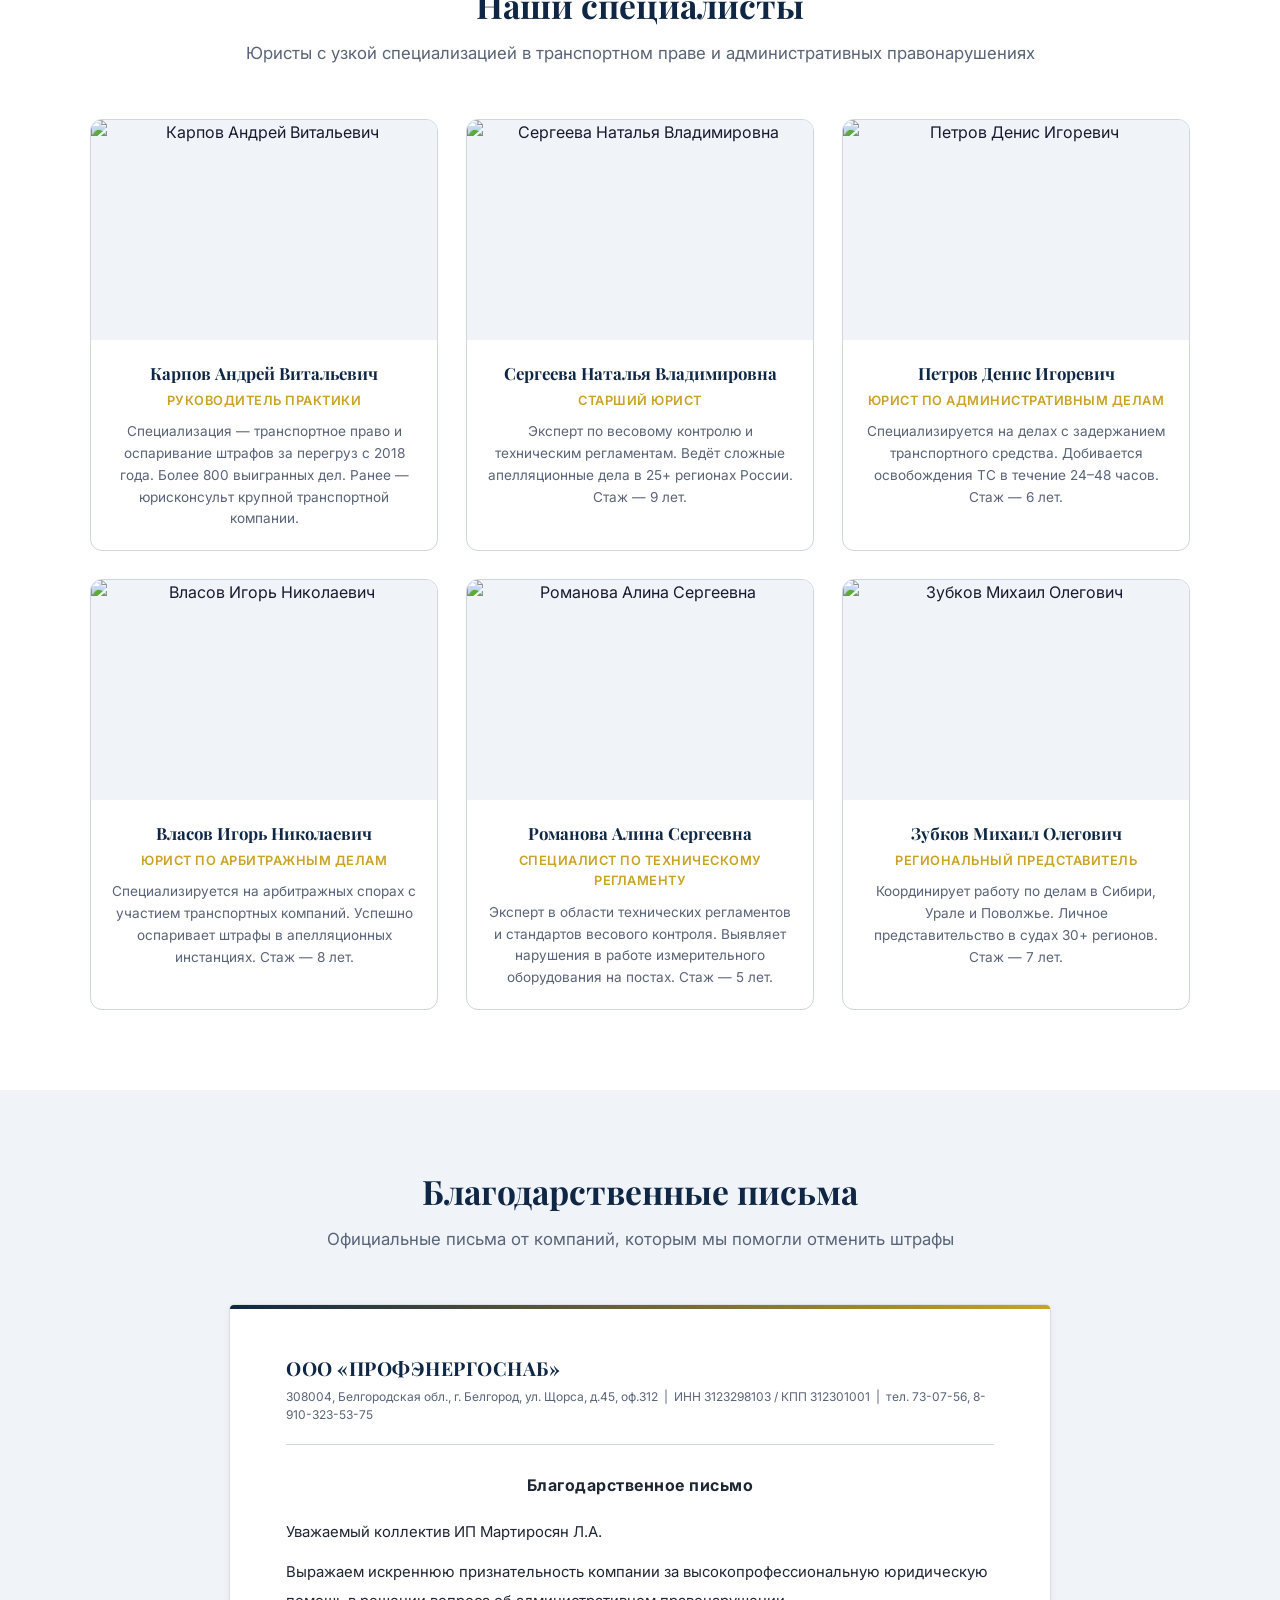
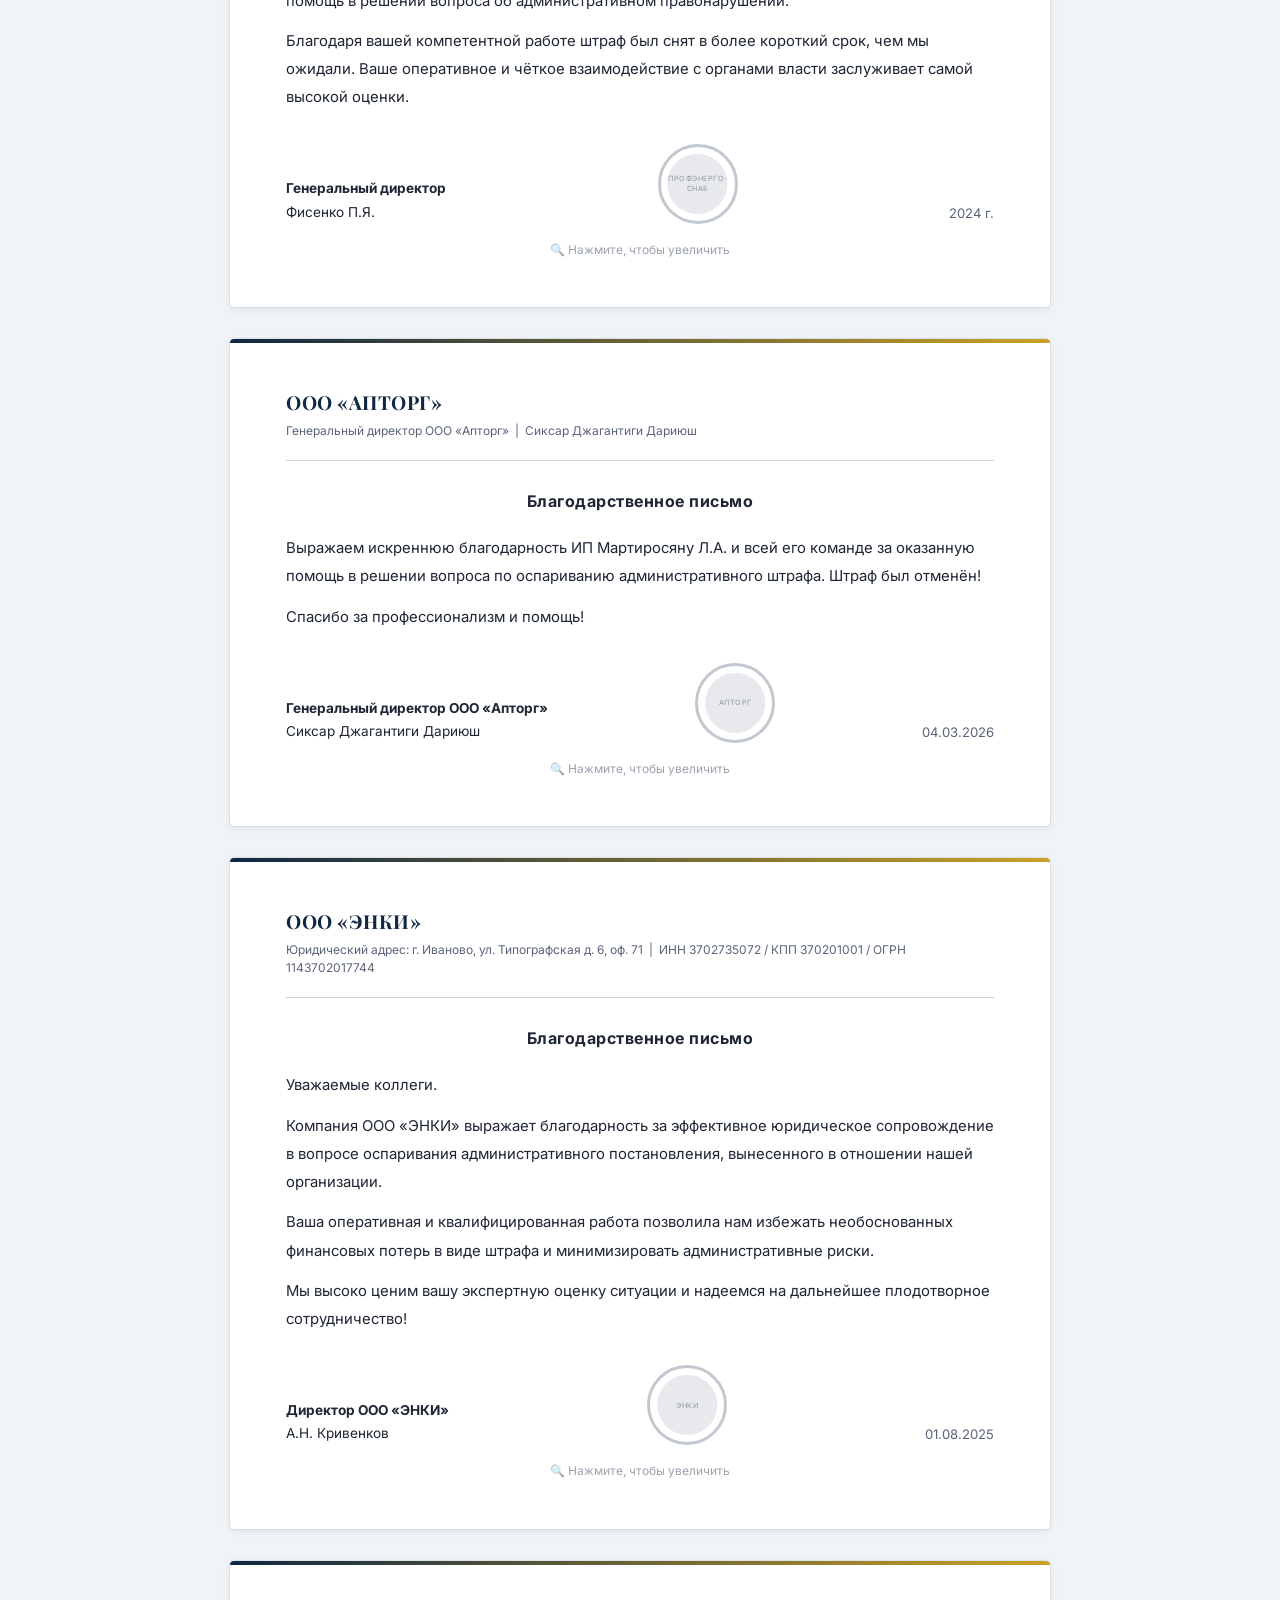
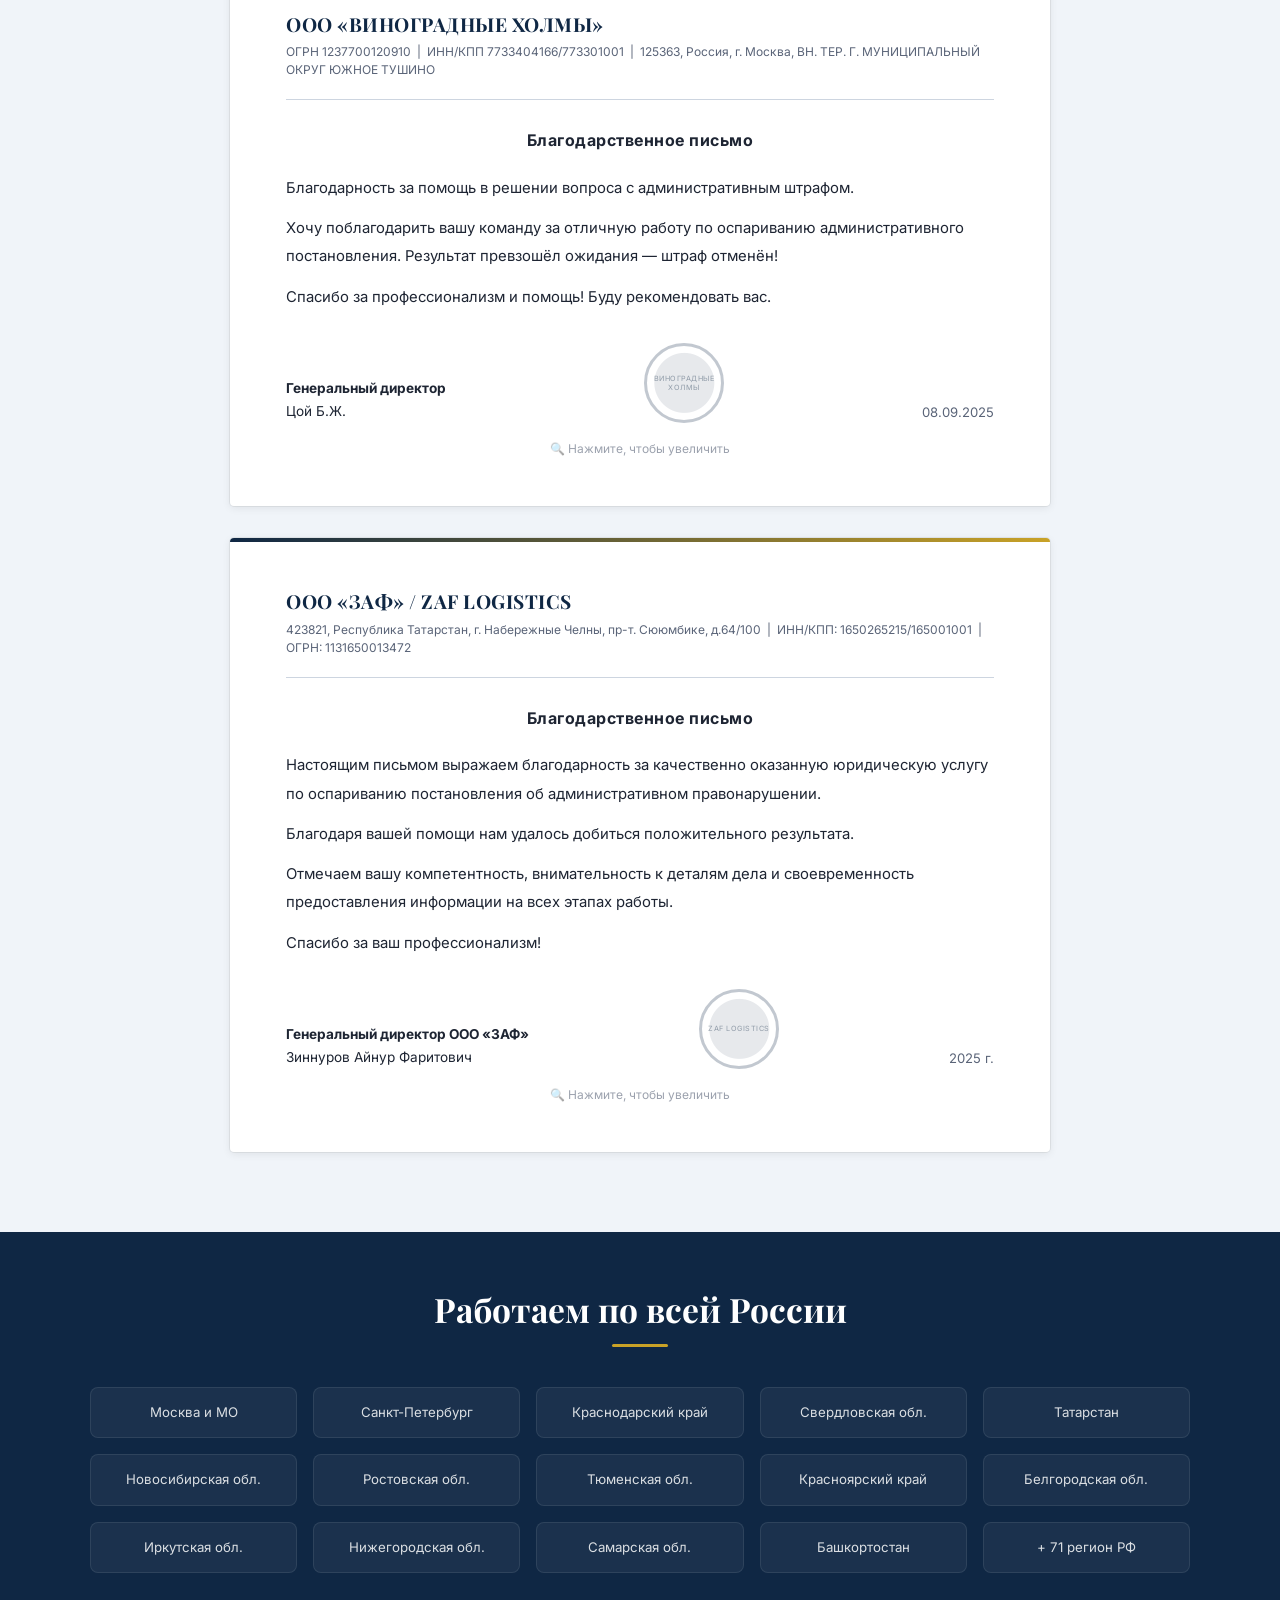
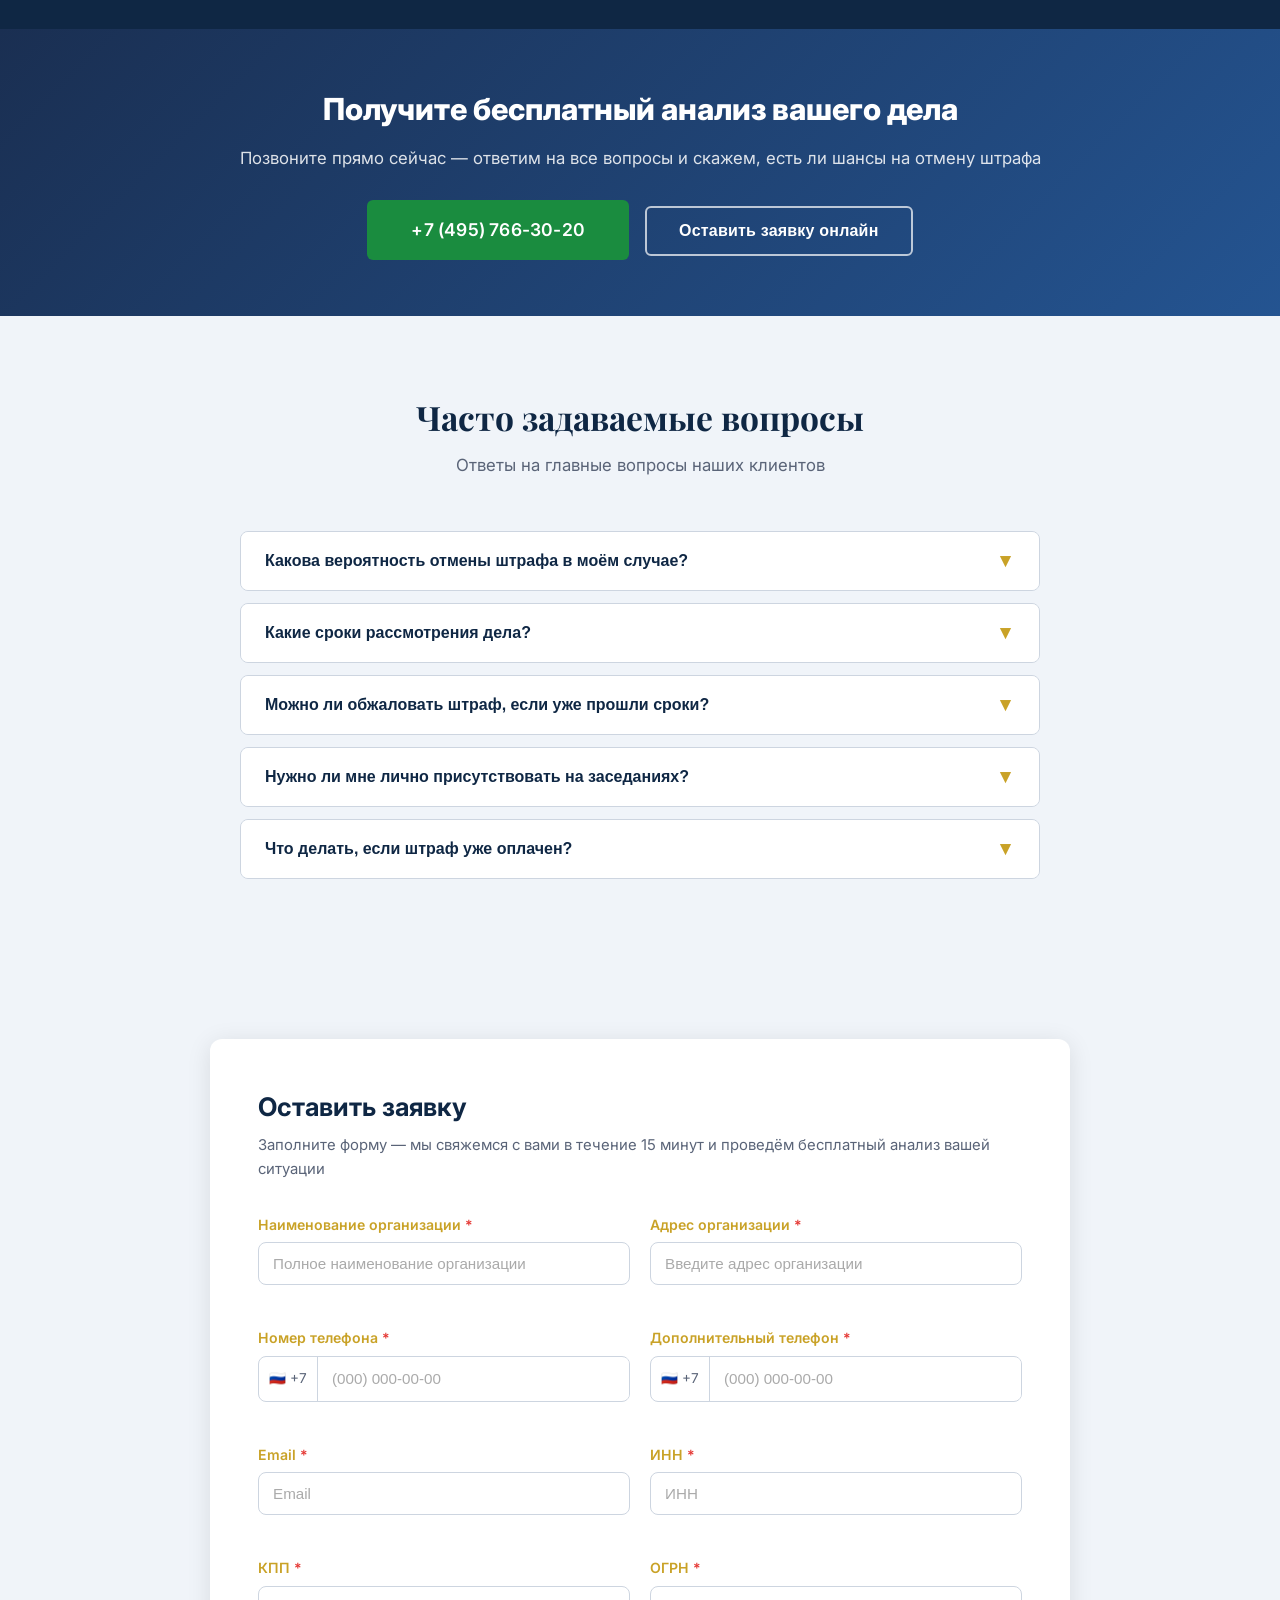
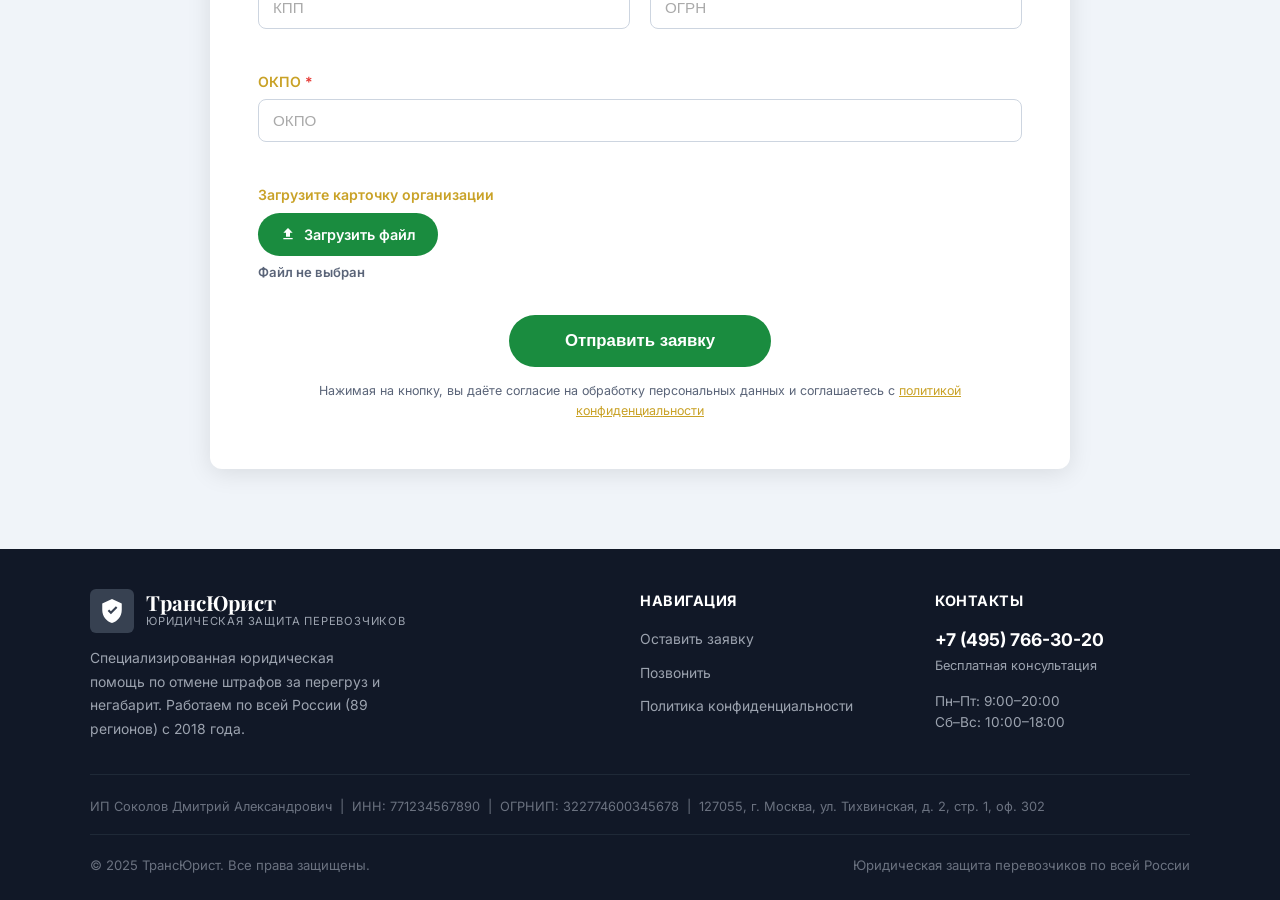
==== commit 5fcfe8ab: "Rename to ТрансЮрист, add 3 cases, 6 team photos, letter lightbox, footer requisites - Brand: ГрузПр" ====
--- a/landing/index.html
+++ b/landing/index.html
@@ -4,16 +4,16 @@
   <meta charset="UTF-8" />
   <meta name="viewport" content="width=device-width, initial-scale=1.0" />
   <meta name="description" content="Отменяем штрафы за перегруз и негабарит по всей России. Юридическая помощь перевозчикам. Работаем на результат." />
-  <title>ГрузПрав — Отмена штрафов за перегруз и негабарит</title>
+  <title>ТрансЮрист — Транспортный юрист. Отмена штрафов за перегруз и негабарит</title>
   <link rel="stylesheet" href="styles.css" />
 </head>
 <body>
 
 <!-- TOPBAR -->
 <div class="topbar">
-  <span>Работаем по всей территории РФ</span>
+  <span>Транспортный юрист — работаем в 89 регионах РФ</span>
   <span>·</span>
-  <span>Оплата только после победы</span>
+  <span>Консультация по делу — бесплатно</span>
   <span>·</span>
   <span>Бесплатная консультация</span>
 </div>
@@ -29,7 +29,7 @@
           </svg>
         </div>
         <div class="logo__text">
-          <span class="logo__name">ГрузПрав</span>
+          <span class="logo__name">ТрансЮрист</span>
           <span class="logo__tagline">Юридическая защита перевозчиков</span>
         </div>
       </a>
@@ -94,7 +94,7 @@
         <div class="stats__label">отменённых штрафов для клиентов</div>
       </div>
       <div>
-        <div class="stats__num">85</div>
+        <div class="stats__num">89</div>
         <div class="stats__label">регионов России — наша география</div>
       </div>
     </div>
@@ -180,8 +180,8 @@
       <div class="case-card">
         <div class="case-card__head">
           <div class="case-card__type">Превышение нагрузки на ось</div>
-          <div class="case-card__amount">487 000 ₽</div>
-          <div style="font-size:0.82rem;opacity:0.7">Московская область, 2024</div>
+          <div class="case-card__amount">450 000 ₽</div>
+          <div style="font-size:0.82rem;opacity:0.7">Московская область, 2025</div>
         </div>
         <div class="case-card__body">
           <div class="case-card__detail">Транспортная компания получила штраф при проезде через пост весового контроля. Превышение нагрузки на ось — 3,2 т. Оборудование поста не имело актуального свидетельства о поверке.</div>
@@ -191,8 +191,8 @@
       <div class="case-card">
         <div class="case-card__head">
           <div class="case-card__type">Негабаритный груз (ширина)</div>
-          <div class="case-card__amount">350 000 ₽</div>
-          <div style="font-size:0.82rem;opacity:0.7">Краснодарский край, 2024</div>
+          <div class="case-card__amount">600 000 ₽</div>
+          <div style="font-size:0.82rem;opacity:0.7">Краснодарский край, 2025</div>
         </div>
         <div class="case-card__body">
           <div class="case-card__detail">Перевозка строительной техники без специального разрешения. Инспектор ГИБДД составил протокол на водителя и на организацию. Обжаловали оба постановления одновременно.</div>
@@ -202,14 +202,51 @@
       <div class="case-card">
         <div class="case-card__head">
           <div class="case-card__type">Перегруз + задержание ТС</div>
-          <div class="case-card__amount">215 000 ₽</div>
-          <div style="font-size:0.82rem;opacity:0.7">Свердловская область, 2023</div>
+          <div class="case-card__amount">300 000 ₽</div>
+          <div style="font-size:0.82rem;opacity:0.7">Свердловская область, 2025</div>
         </div>
         <div class="case-card__body">
           <div class="case-card__detail">Автомобиль задержан, груз не доставлен. Клиент нёс убытки каждый день. Мы добились освобождения ТС в течение 48 часов и полной отмены штрафа.</div>
           <span class="case-card__result">✓ ТС освобождено, штраф отменён</span>
         </div>
       </div>
+
+      <div class="case-card">
+        <div class="case-card__head">
+          <div class="case-card__type">Превышение общей массы ТС</div>
+          <div class="case-card__amount">300 000 ₽</div>
+          <div style="font-size:0.82rem;opacity:0.7">Республика Татарстан, 2026</div>
+        </div>
+        <div class="case-card__body">
+          <div class="case-card__detail">Штраф выписан на юридическое лицо по ст. 12.21.1 КоАП. Масса ТС превышала допустимую на 6 тонн. Выявили нарушения при оформлении маршрутного листа и некорректную работу весового оборудования.</div>
+          <span class="case-card__result">✓ Штраф отменён полностью</span>
+        </div>
+      </div>
+
+      <div class="case-card">
+        <div class="case-card__head">
+          <div class="case-card__type">Негабаритный груз (высота)</div>
+          <div class="case-card__amount">600 000 ₽</div>
+          <div style="font-size:0.82rem;opacity:0.7">Новосибирская область, 2026</div>
+        </div>
+        <div class="case-card__body">
+          <div class="case-card__detail">Перевозка металлоконструкций с превышением допустимой высоты. Штраф выписан одновременно на водителя и организацию. Обжаловали оба постановления — специальное разрешение было, но неверно оформлено инспектором.</div>
+          <span class="case-card__result">✓ Оба постановления отменены</span>
+        </div>
+      </div>
+
+      <div class="case-card">
+        <div class="case-card__head">
+          <div class="case-card__type">Повторное нарушение (перегруз)</div>
+          <div class="case-card__amount">450 000 ₽</div>
+          <div style="font-size:0.82rem;opacity:0.7">Ростовская область, 2025</div>
+        </div>
+        <div class="case-card__body">
+          <div class="case-card__detail">Повторный штраф для транспортной компании по тому же маршруту. Доказали несоответствие весового оборудования требованиям метрологической поверки. Сформировали системную защиту для всего автопарка.</div>
+          <span class="case-card__result">✓ Штраф снижен на 80%, выработана защитная стратегия</span>
+        </div>
+      </div>
+
     </div>
   </div>
 </section>
@@ -217,7 +254,7 @@
 <!-- WHY US -->
 <section class="section">
   <div class="container">
-    <h2 class="section-title">Почему выбирают ГрузПрав</h2>
+    <h2 class="section-title">Почему выбирают ТрансЮрист</h2>
     <p class="section-sub">Узкая специализация — это не ограничение, это преимущество</p>
     <div class="why__grid">
       <div class="why-item">
@@ -230,8 +267,8 @@
       <div class="why-item">
         <div class="why-item__icon">💰</div>
         <div>
-          <div class="why-item__title">Оплата только после победы</div>
-          <div class="why-item__text">Мы берём гонорар только при успешном исходе дела. Это значит, что мы принимаем только те дела, в которых уверены, и работаем с максимальной отдачей.</div>
+          <div class="why-item__title">Прозрачное ценообразование</div>
+          <div class="why-item__text">Стоимость фиксируется в договоре до начала работы. Вы всегда знаете, сколько стоят услуги — без сюрпризов и скрытых платежей.</div>
         </div>
       </div>
       <div class="why-item">
@@ -245,7 +282,7 @@
         <div class="why-item__icon">🗺️</div>
         <div>
           <div class="why-item__title">Работа по всей России</div>
-          <div class="why-item__text">Представляем интересы клиентов в 85 регионах. Документы принимаем дистанционно, в суд ездим сами — вам не нужно никуда ехать.</div>
+          <div class="why-item__text">Представляем интересы клиентов в 89 регионах. Документы принимаем дистанционно, в суд ездим сами — вам не нужно никуда ехать.</div>
         </div>
       </div>
       <div class="why-item">
@@ -273,9 +310,9 @@
     <span class="gold-line" style="margin-bottom:48px;display:block;"></span>
     <div class="guarantee__grid">
       <div class="guarantee__item">
-        <div class="guarantee__icon">💰</div>
-        <div class="guarantee__title">Оплата после победы</div>
-        <div class="guarantee__text">Вы платите гонорар только после того, как суд или вышестоящий орган отменил штраф. Никаких авансов без гарантии результата.</div>
+        <div class="guarantee__icon">📃</div>
+        <div class="guarantee__title">Договор с фиксированной стоимостью</div>
+        <div class="guarantee__text">Стоимость услуг фиксируется в договоре до начала работы и не меняется. Никаких скрытых платежей и неожиданных доплат в процессе.</div>
       </div>
       <div class="guarantee__item">
         <div class="guarantee__icon">📋</div>
@@ -296,17 +333,17 @@
   <div class="container">
     <h2 class="section-title">Наши специалисты</h2>
     <p class="section-sub">Юристы с узкой специализацией в транспортном праве и административных правонарушениях</p>
-    <div class="team__grid">
+    <div class="team__grid" style="grid-template-columns:repeat(3,1fr);">
       <div class="team-card">
-        <div class="team-card__photo">⚖️</div>
+        <img class="team-card__photo" src="https://randomuser.me/api/portraits/men/32.jpg" alt="Карпов Андрей Витальевич" loading="lazy" />
         <div class="team-card__body">
-          <div class="team-card__name">Мартиросян Левон Арамович</div>
+          <div class="team-card__name">Карпов Андрей Витальевич</div>
           <div class="team-card__role">Руководитель практики</div>
-          <div class="team-card__exp">Специализация — оспаривание штрафов за перегруз и негабарит с 2018 года. Более 800 выигранных дел. Опыт работы в органах ГИБДД — 7 лет.</div>
+          <div class="team-card__exp">Специализация — транспортное право и оспаривание штрафов за перегруз с 2018 года. Более 800 выигранных дел. Ранее — юрисконсульт крупной транспортной компании.</div>
         </div>
       </div>
       <div class="team-card">
-        <div class="team-card__photo">📑</div>
+        <img class="team-card__photo" src="https://randomuser.me/api/portraits/women/44.jpg" alt="Сергеева Наталья Владимировна" loading="lazy" />
         <div class="team-card__body">
           <div class="team-card__name">Сергеева Наталья Владимировна</div>
           <div class="team-card__role">Старший юрист</div>
@@ -314,13 +351,37 @@
         </div>
       </div>
       <div class="team-card">
-        <div class="team-card__photo">🗂️</div>
+        <img class="team-card__photo" src="https://randomuser.me/api/portraits/men/67.jpg" alt="Петров Денис Игоревич" loading="lazy" />
         <div class="team-card__body">
           <div class="team-card__name">Петров Денис Игоревич</div>
           <div class="team-card__role">Юрист по административным делам</div>
           <div class="team-card__exp">Специализируется на делах с задержанием транспортного средства. Добивается освобождения ТС в течение 24–48 часов. Стаж — 6 лет.</div>
         </div>
       </div>
+      <div class="team-card">
+        <img class="team-card__photo" src="https://randomuser.me/api/portraits/men/52.jpg" alt="Власов Игорь Николаевич" loading="lazy" />
+        <div class="team-card__body">
+          <div class="team-card__name">Власов Игорь Николаевич</div>
+          <div class="team-card__role">Юрист по арбитражным делам</div>
+          <div class="team-card__exp">Специализируется на арбитражных спорах с участием транспортных компаний. Успешно оспаривает штрафы в апелляционных инстанциях. Стаж — 8 лет.</div>
+        </div>
+      </div>
+      <div class="team-card">
+        <img class="team-card__photo" src="https://randomuser.me/api/portraits/women/68.jpg" alt="Романова Алина Сергеевна" loading="lazy" />
+        <div class="team-card__body">
+          <div class="team-card__name">Романова Алина Сергеевна</div>
+          <div class="team-card__role">Специалист по техническому регламенту</div>
+          <div class="team-card__exp">Эксперт в области технических регламентов и стандартов весового контроля. Выявляет нарушения в работе измерительного оборудования на постах. Стаж — 5 лет.</div>
+        </div>
+      </div>
+      <div class="team-card">
+        <img class="team-card__photo" src="https://randomuser.me/api/portraits/men/85.jpg" alt="Зубков Михаил Олегович" loading="lazy" />
+        <div class="team-card__body">
+          <div class="team-card__name">Зубков Михаил Олегович</div>
+          <div class="team-card__role">Региональный представитель</div>
+          <div class="team-card__exp">Координирует работу по делам в Сибири, Урале и Поволжье. Личное представительство в судах 30+ регионов. Стаж — 7 лет.</div>
+        </div>
+      </div>
     </div>
   </div>
 </section>
@@ -332,7 +393,7 @@
     <p class="section-sub">Официальные письма от компаний, которым мы помогли отменить штрафы</p>
     <div class="letters__list">
 
-      <div class="letter-doc">
+      <div class="letter-doc" onclick="openLetterModal(this)" title="Нажмите, чтобы увеличить">
         <div class="letter-doc__company">ООО «Профэнергоснаб»</div>
         <div class="letter-doc__requisites">308004, Белгородская обл., г. Белгород, ул. Щорса, д.45, оф.312 &nbsp;|&nbsp; ИНН 3123298103 / КПП 312301001 &nbsp;|&nbsp; тел. 73-07-56, 8-910-323-53-75</div>
         <div class="letter-doc__heading">Благодарственное письмо</div>
@@ -353,7 +414,7 @@
         </div>
       </div>
 
-      <div class="letter-doc">
+      <div class="letter-doc" onclick="openLetterModal(this)" title="Нажмите, чтобы увеличить">
         <div class="letter-doc__company">ООО «АПТОРГ»</div>
         <div class="letter-doc__requisites">Генеральный директор ООО «Апторг» &nbsp;|&nbsp; Сиксар Джагантиги Дариюш</div>
         <div class="letter-doc__heading">Благодарственное письмо</div>
@@ -373,7 +434,7 @@
         </div>
       </div>
 
-      <div class="letter-doc">
+      <div class="letter-doc" onclick="openLetterModal(this)" title="Нажмите, чтобы увеличить">
         <div class="letter-doc__company">ООО «ЭНКИ»</div>
         <div class="letter-doc__requisites">Юридический адрес: г. Иваново, ул. Типографская д. 6, оф. 71 &nbsp;|&nbsp; ИНН 3702735072 / КПП 370201001 / ОГРН 1143702017744</div>
         <div class="letter-doc__heading">Благодарственное письмо</div>
@@ -395,7 +456,7 @@
         </div>
       </div>
 
-      <div class="letter-doc">
+      <div class="letter-doc" onclick="openLetterModal(this)" title="Нажмите, чтобы увеличить">
         <div class="letter-doc__company">ООО «Виноградные Холмы»</div>
         <div class="letter-doc__requisites">ОГРН 1237700120910 &nbsp;|&nbsp; ИНН/КПП 7733404166/773301001 &nbsp;|&nbsp; 125363, Россия, г. Москва, ВН. ТЕР. Г. МУНИЦИПАЛЬНЫЙ ОКРУГ ЮЖНОЕ ТУШИНО</div>
         <div class="letter-doc__heading">Благодарственное письмо</div>
@@ -416,7 +477,7 @@
         </div>
       </div>
 
-      <div class="letter-doc">
+      <div class="letter-doc" onclick="openLetterModal(this)" title="Нажмите, чтобы увеличить">
         <div class="letter-doc__company">ООО «ЗАФ» / ZAF Logistics</div>
         <div class="letter-doc__requisites">423821, Республика Татарстан, г. Набережные Челны, пр-т. Сююмбике, д.64/100 &nbsp;|&nbsp; ИНН/КПП: 1650265215/165001001 &nbsp;|&nbsp; ОГРН: 1131650013472</div>
         <div class="letter-doc__heading">Благодарственное письмо</div>
@@ -492,13 +553,6 @@
       </div>
       <div class="faq-item">
         <button class="faq-item__q" onclick="toggleFaq(this)">
-          Сколько стоят ваши услуги?
-          <span class="faq-item__arrow">▼</span>
-        </button>
-        <div class="faq-item__a">Стоимость зависит от сложности дела и суммы штрафа. Консультация — бесплатно. Гонорар берём только при положительном результате. Средний гонорар — 15–25% от суммы отменённого штрафа. Таким образом, вы в любом случае остаётесь в плюсе.</div>
-      </div>
-      <div class="faq-item">
-        <button class="faq-item__q" onclick="toggleFaq(this)">
           Какие сроки рассмотрения дела?
           <span class="faq-item__arrow">▼</span>
         </button>
@@ -645,11 +699,11 @@
             </svg>
           </div>
           <div class="logo__text">
-            <span class="logo__name" style="color:#fff;">ГрузПрав</span>
+            <span class="logo__name" style="color:#fff;">ТрансЮрист</span>
             <span class="logo__tagline">Юридическая защита перевозчиков</span>
           </div>
         </div>
-        <p class="footer__desc">Специализированная юридическая помощь по отмене штрафов за перегруз и негабарит. Работаем по всей России с 2018 года.</p>
+        <p class="footer__desc">Специализированная юридическая помощь по отмене штрафов за перегруз и негабарит. Работаем по всей России (89 регионов) с 2018 года.</p>
       </div>
       <div>
         <div class="footer__title">Навигация</div>
@@ -668,12 +722,23 @@
         <div style="margin-top:14px;font-size:0.85rem;color:#9ca3af;">Пн–Пт: 9:00–20:00<br>Сб–Вс: 10:00–18:00</div>
       </div>
     </div>
+    <div style="border-top:1px solid #1f2937;padding-top:20px;margin-bottom:16px;font-size:0.8rem;color:#6b7280;line-height:1.8;">
+      ИП Соколов Дмитрий Александрович &nbsp;|&nbsp; ИНН: 771234567890 &nbsp;|&nbsp; ОГРНИП: 322774600345678 &nbsp;|&nbsp; 127055, г. Москва, ул. Тихвинская, д. 2, стр. 1, оф. 302
+    </div>
     <div class="footer__bottom">
-      <span>© 2024 ГрузПрав. Все права защищены.</span>
+      <span>© 2025 ТрансЮрист. Все права защищены.</span>
       <span>Юридическая защита перевозчиков по всей России</span>
     </div>
   </div>
 </footer>
+
+<!-- LIGHTBOX MODAL -->
+<div class="lb-overlay" id="lbOverlay" onclick="closeLetterModal(event)">
+  <div class="lb-box" id="lbBox">
+    <button class="lb-close" onclick="closeLetterModal()">&times;</button>
+    <div id="lbContent"></div>
+  </div>
+</div>
 
 <script src="script.js"></script>
 </body>
--- a/landing/styles.css
+++ b/landing/styles.css
@@ -208,11 +208,24 @@
 .team__grid { display: grid; grid-template-columns: repeat(3, 1fr); gap: 28px; }
 .team-card { background: #fff; border: 1px solid var(--border); border-radius: var(--radius2); overflow: hidden; text-align: center; transition: box-shadow .2s; }
 .team-card:hover { box-shadow: var(--shadow2); }
-.team-card__photo { height: 200px; background: linear-gradient(135deg, var(--light) 0%, var(--light2) 100%); display: flex; align-items: center; justify-content: center; font-size: 4rem; }
+.team-card__photo { width: 100%; height: 220px; object-fit: cover; object-position: top; display: block; background: var(--light); }
 .team-card__body { padding: 20px; }
 .team-card__name { font-family: 'Playfair Display', Georgia, serif; font-size: 1.05rem; font-weight: 700; color: var(--blue); margin-bottom: 4px; }
 .team-card__role { font-size: 0.8rem; color: var(--gold); font-weight: 600; text-transform: uppercase; letter-spacing: 0.5px; margin-bottom: 10px; }
 .team-card__exp { font-size: 0.85rem; color: var(--muted); line-height: 1.6; }
+
+/* ===== LIGHTBOX ===== */
+.letter-doc { cursor: pointer; transition: box-shadow .2s, transform .2s; }
+.letter-doc:hover { box-shadow: 0 8px 40px rgba(15,39,68,0.18); transform: translateY(-2px); }
+.letter-doc::after { content: '🔍 Нажмите, чтобы увеличить'; display: block; text-align: center; font-size: 0.75rem; color: var(--muted); margin-top: 16px; opacity: 0.6; }
+.lb-clone::after { display: none !important; }
+.lb-clone { cursor: default !important; }
+.lb-overlay { display: none; position: fixed; inset: 0; background: rgba(10,20,40,0.85); z-index: 1000; align-items: center; justify-content: center; padding: 20px; }
+.lb-overlay.active { display: flex; }
+.lb-box { background: #fff; border-radius: 8px; max-width: 780px; width: 100%; max-height: 90vh; overflow-y: auto; position: relative; padding: 52px 56px 40px; }
+.lb-close { position: absolute; top: 14px; right: 18px; font-size: 1.6rem; cursor: pointer; color: var(--muted); background: none; border: none; line-height: 1; transition: color .15s; }
+.lb-close:hover { color: var(--blue); }
+@media (max-width: 600px) { .lb-box { padding: 40px 20px 28px; } }
 
 /* ===== LETTERS (БЛАГОДАРСТВЕННЫЕ ПИСЬМА) ===== */
 .letters { background: var(--light); }
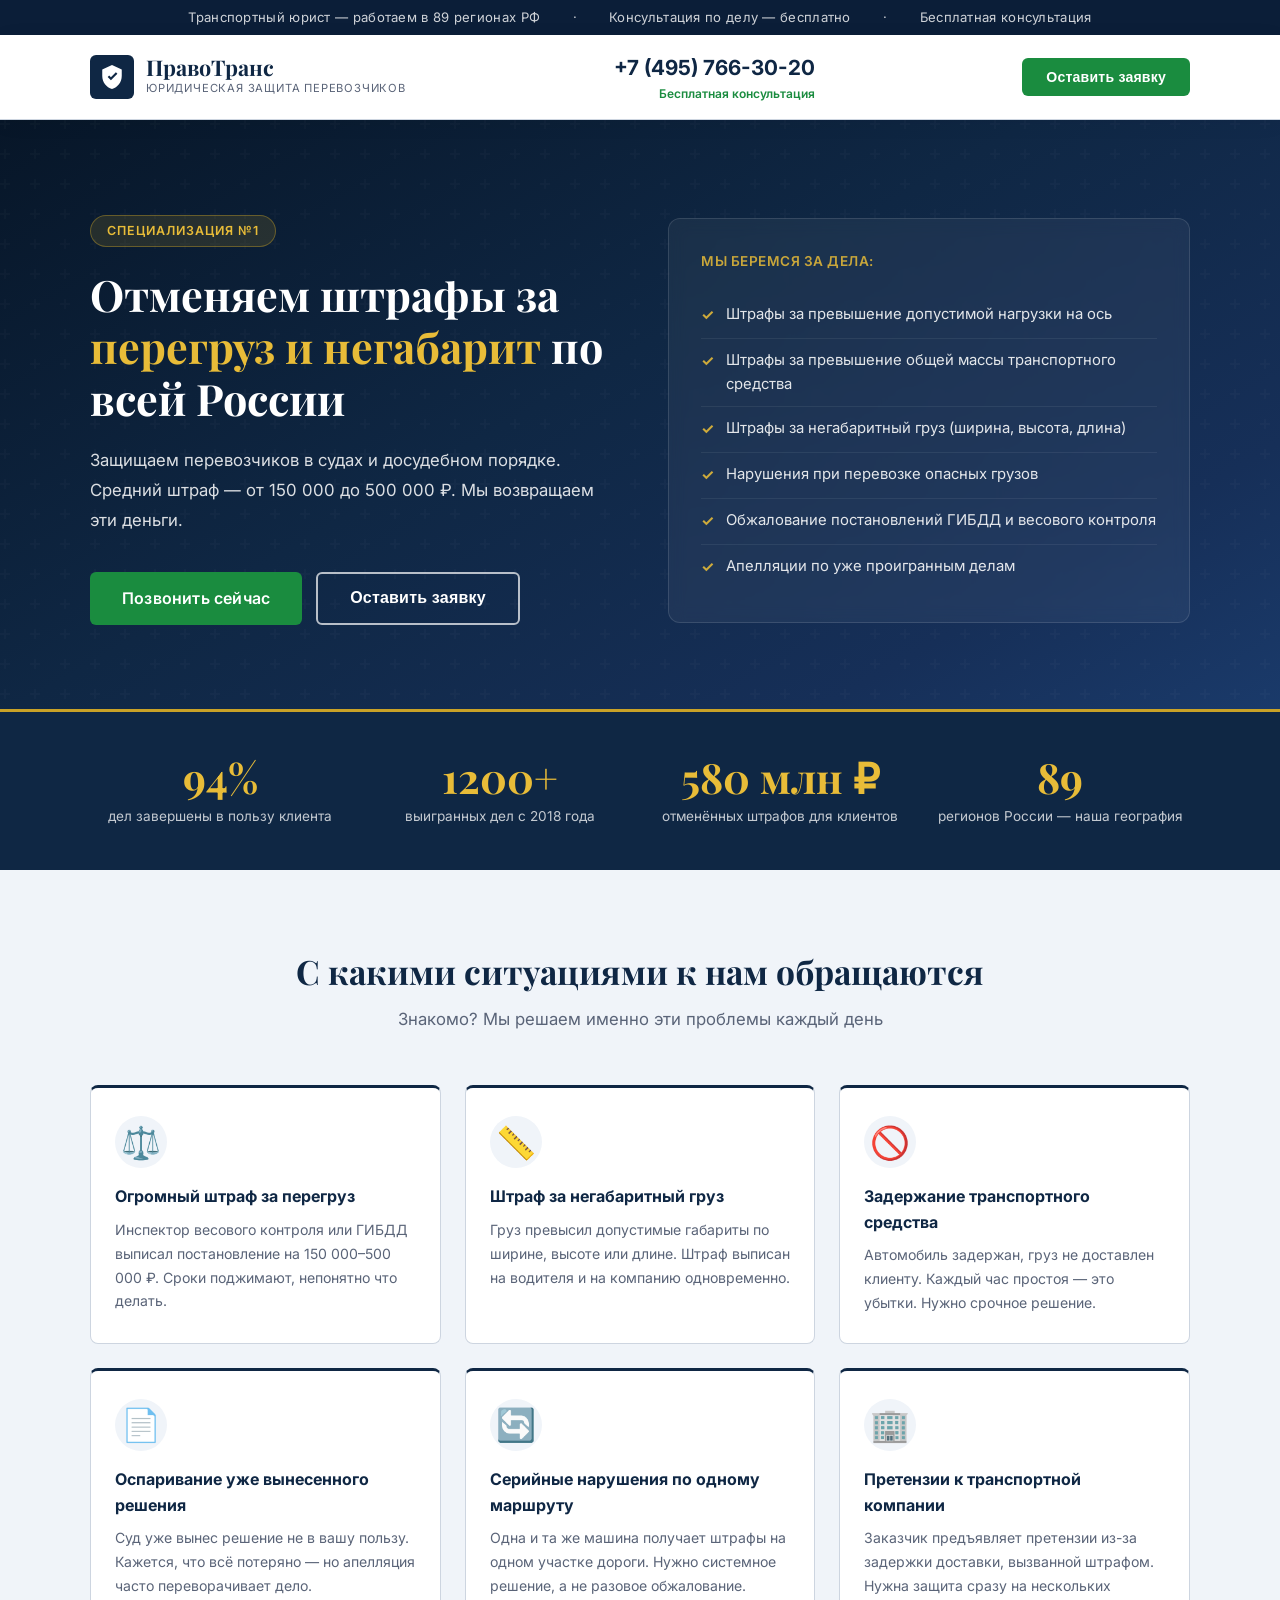
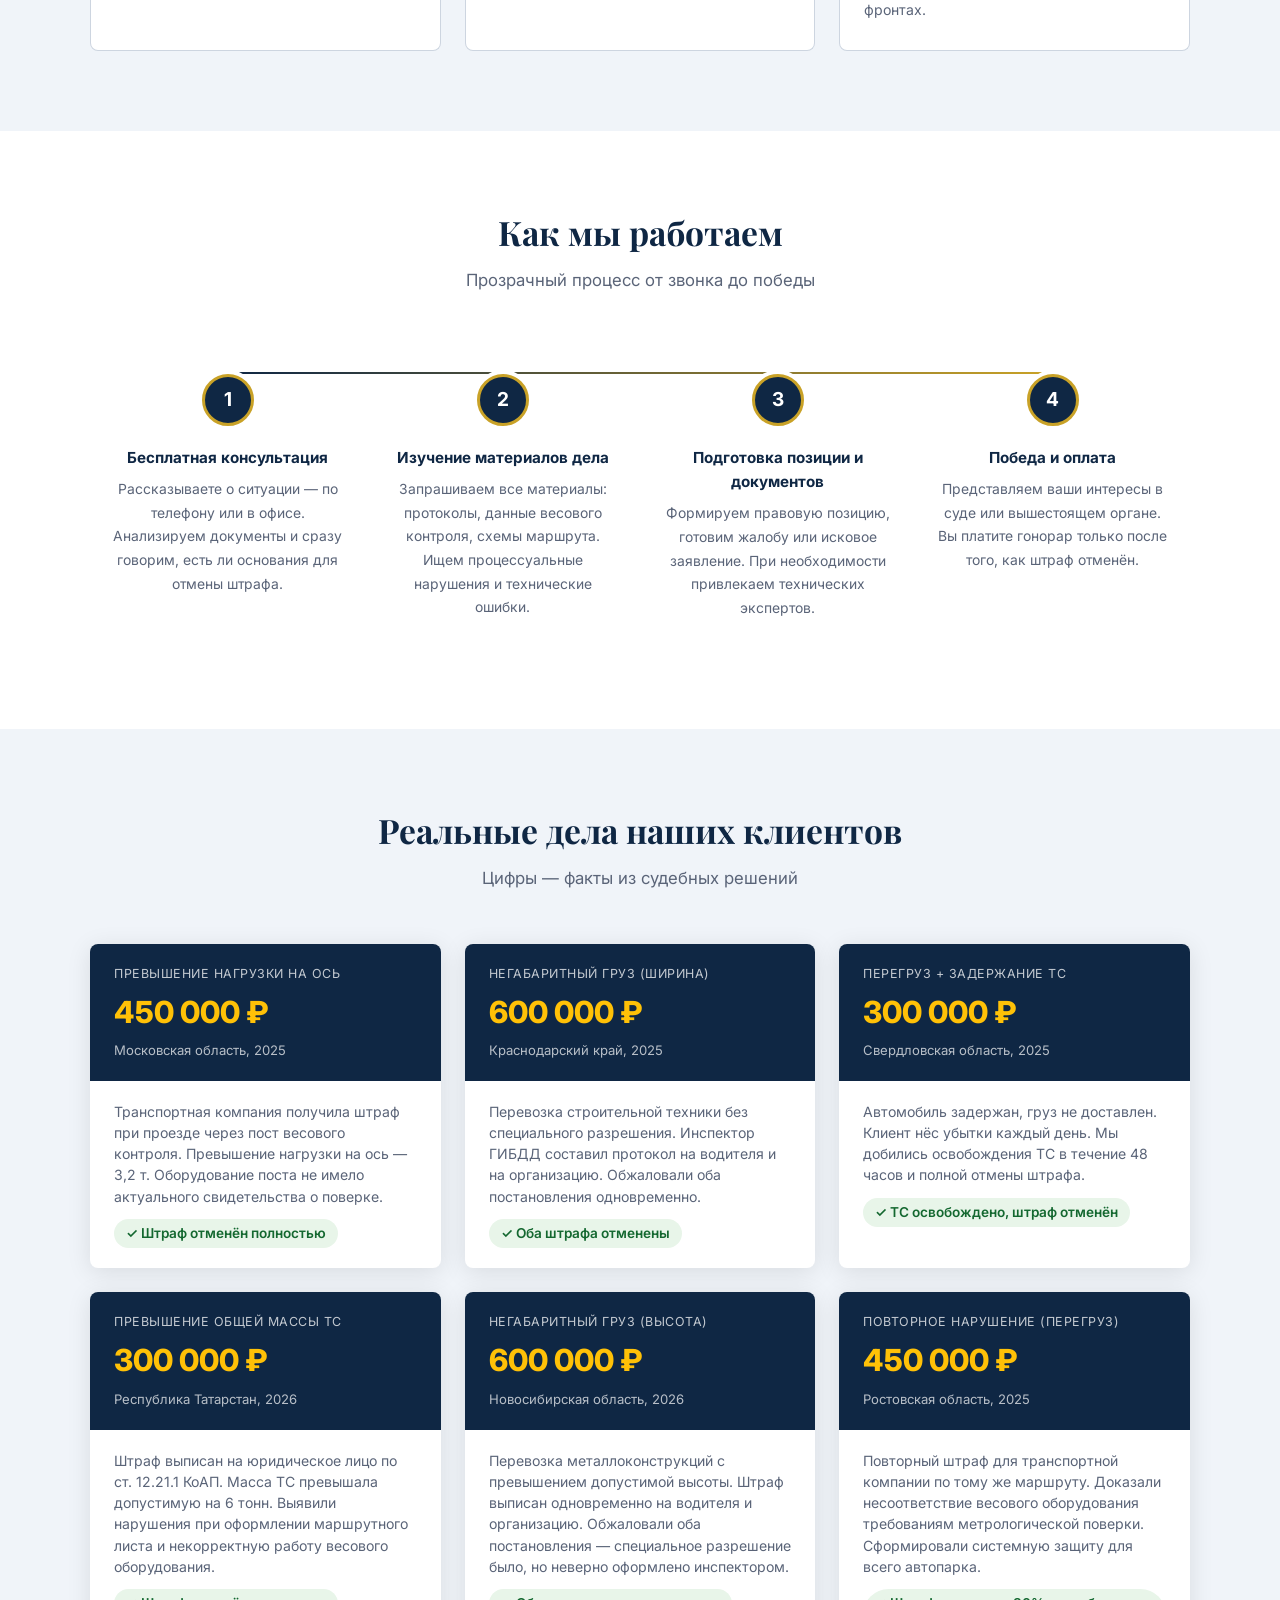
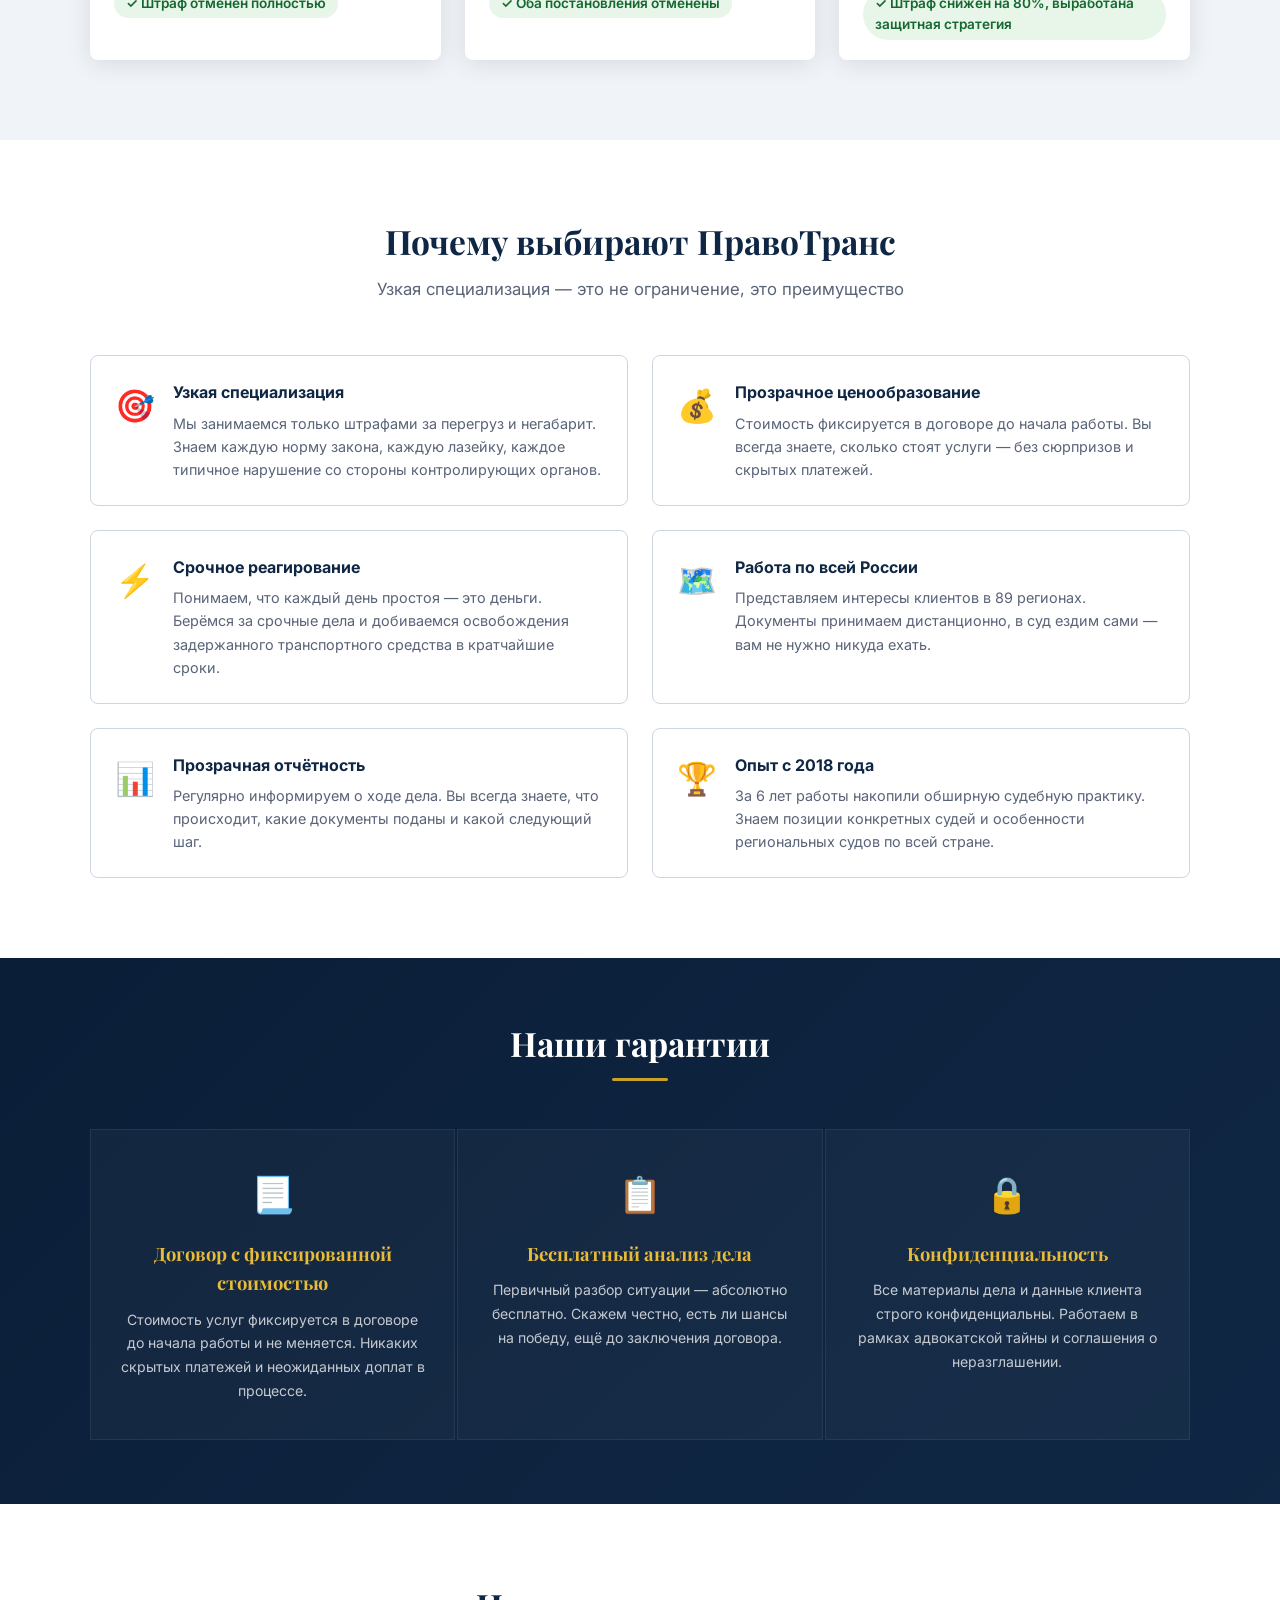
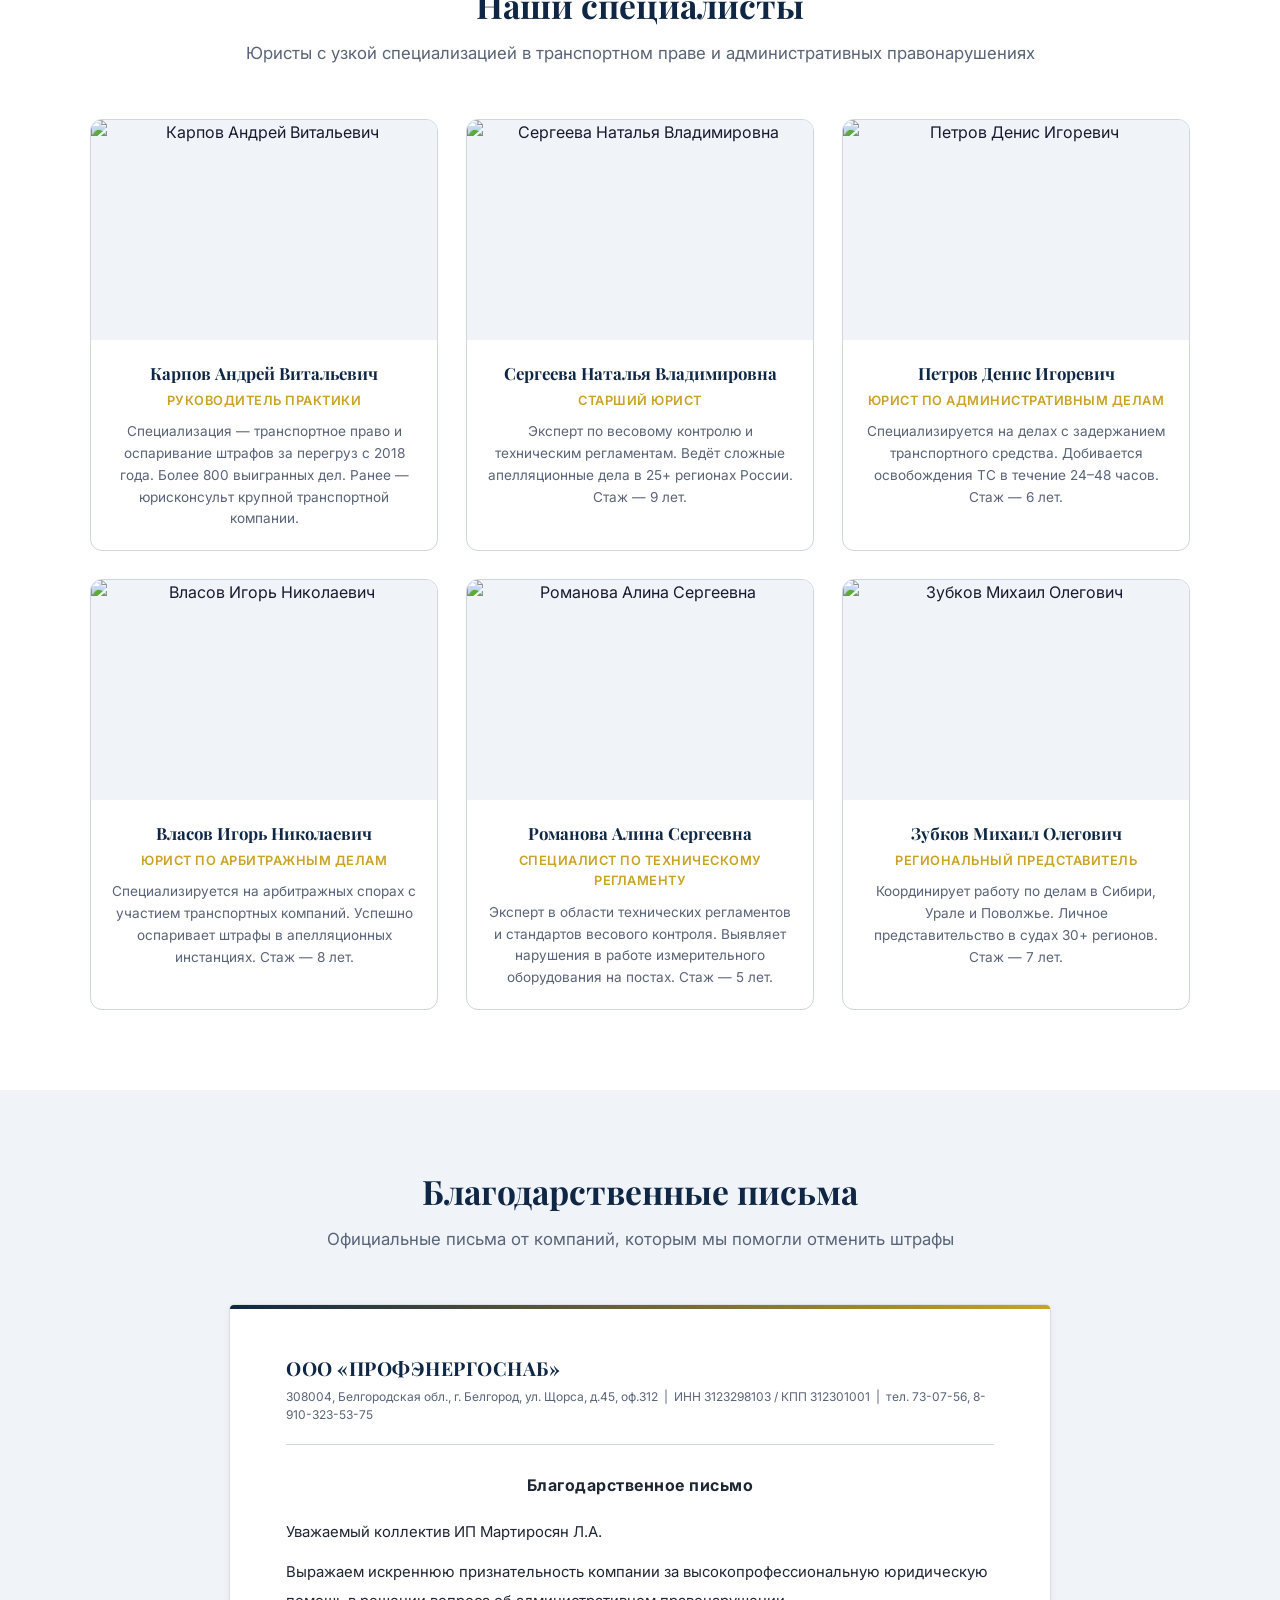
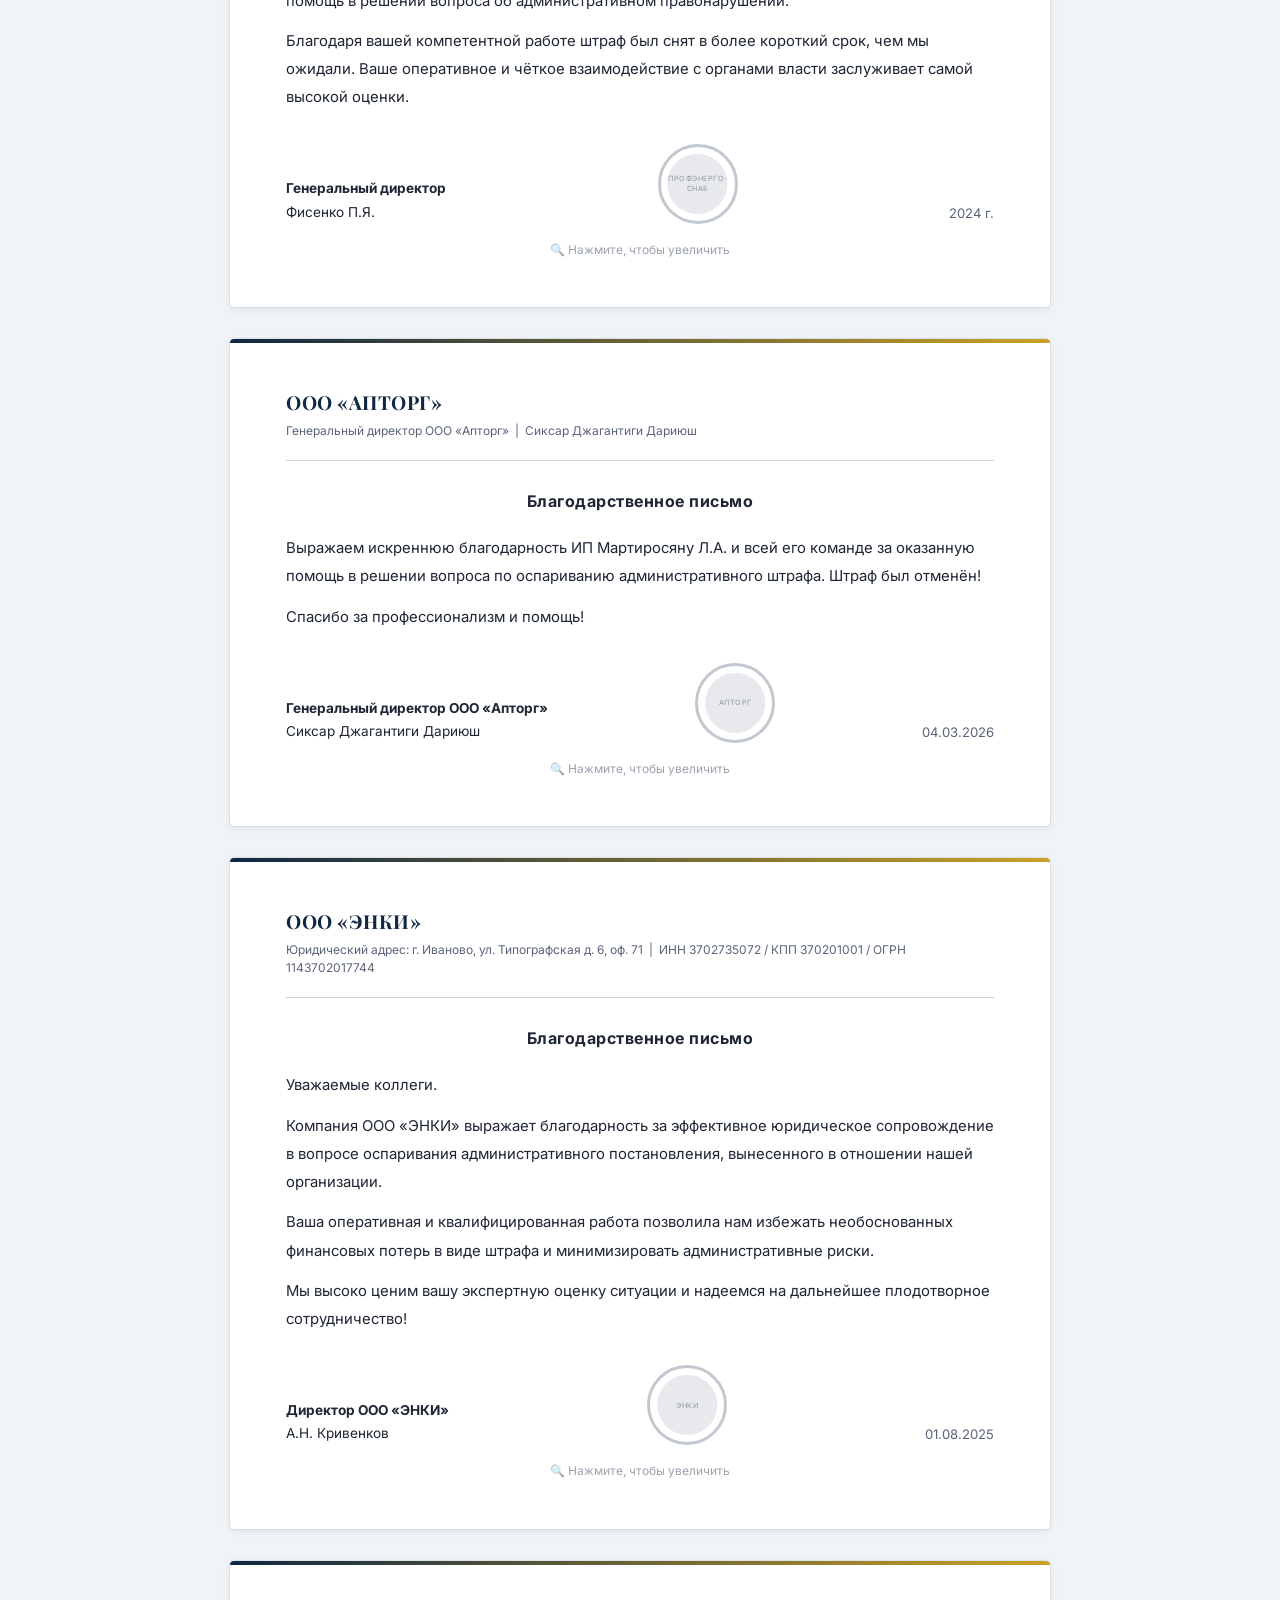
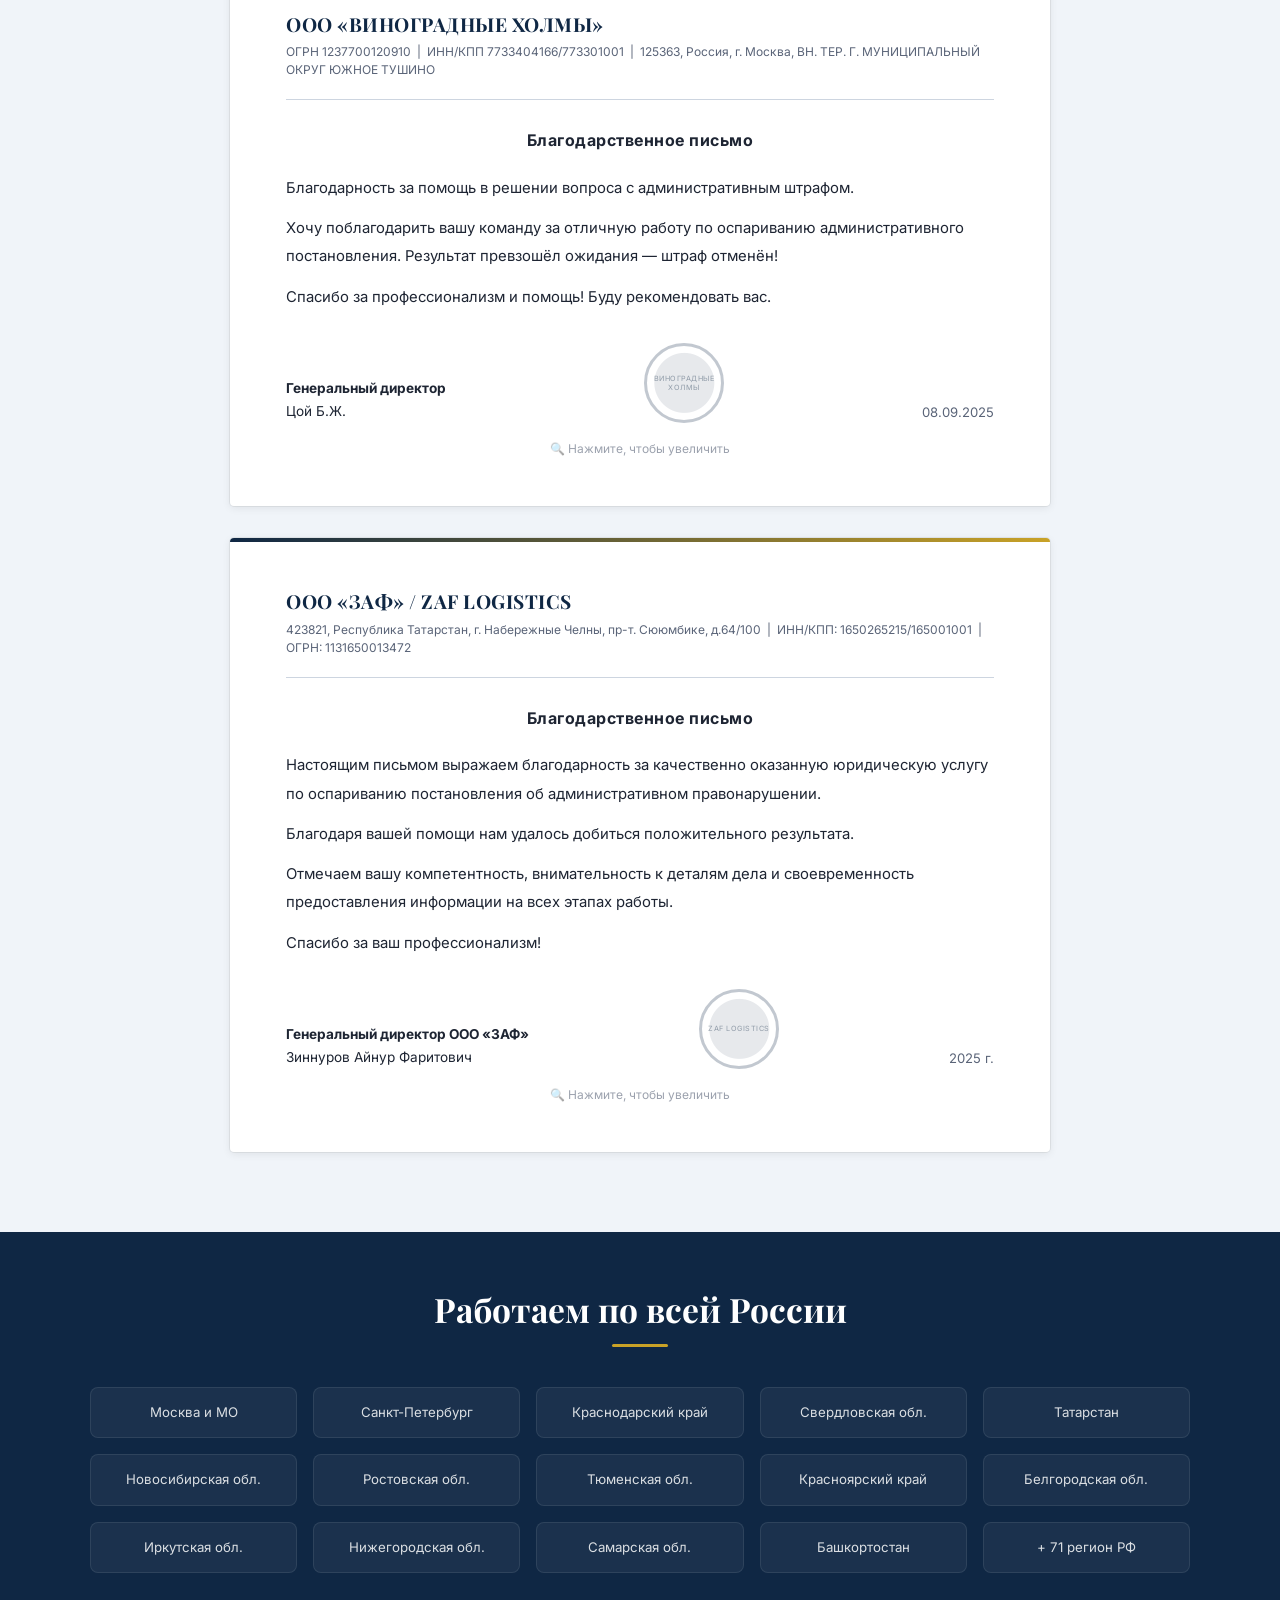
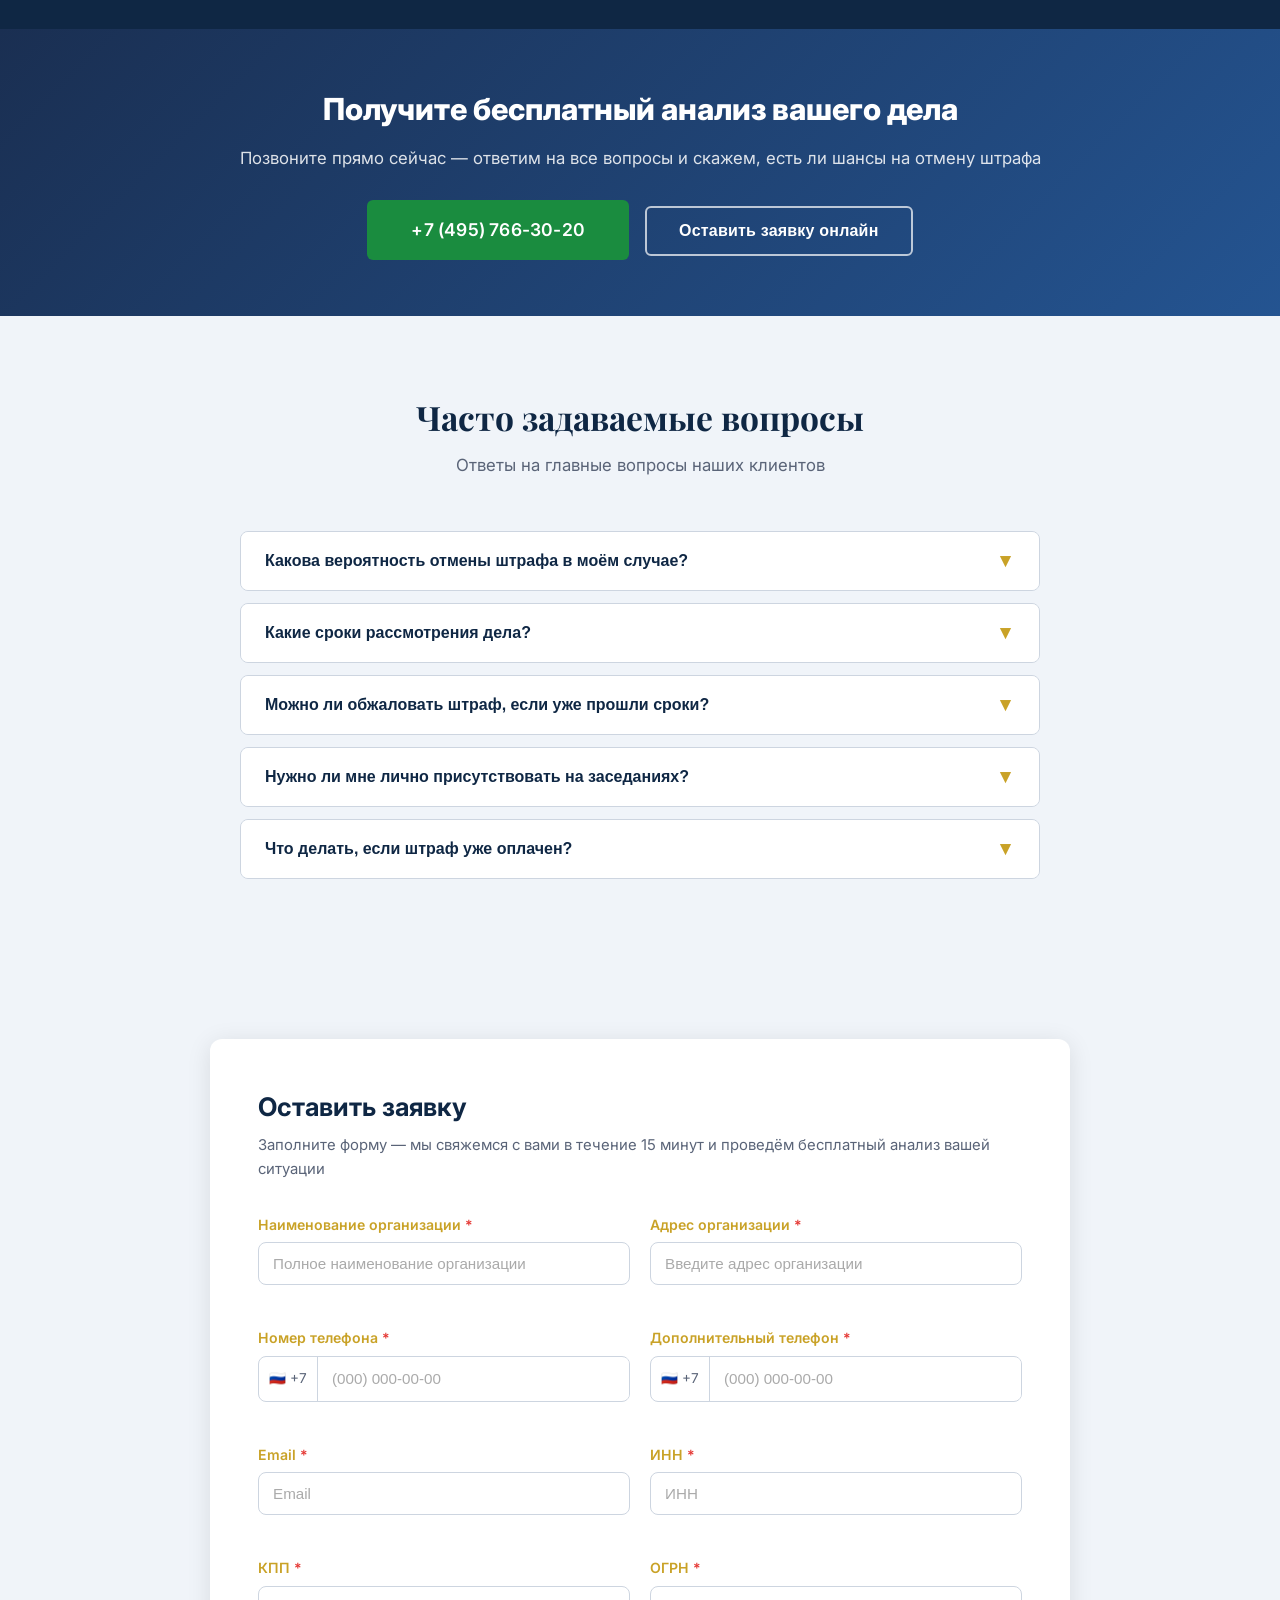
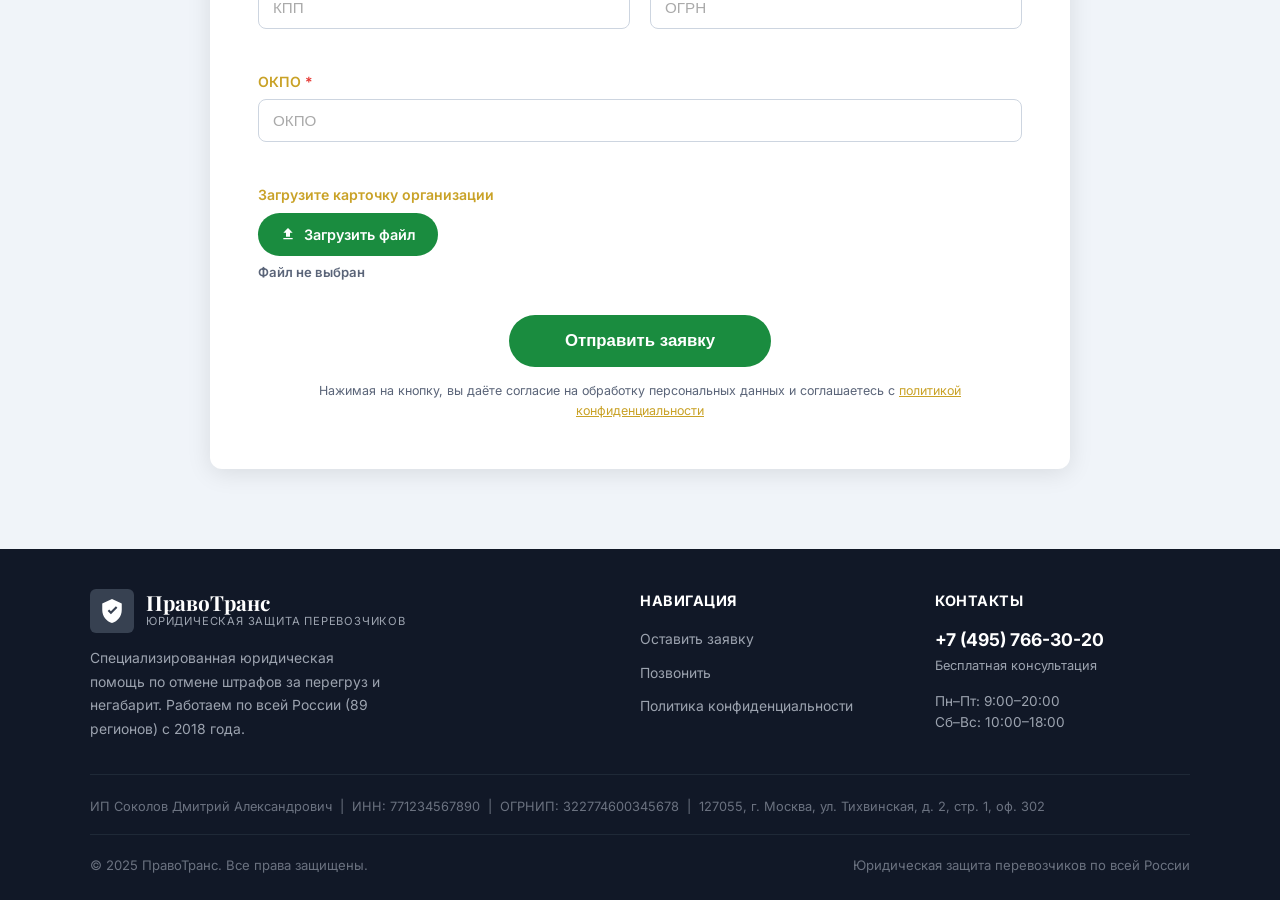
==== commit 71cc16f4: "Rename to ПравоТранс, image lightbox for letters, Unsplash team photos - Brand: ТрансЮрист → ПравоТр" ====
--- a/landing/index.html
+++ b/landing/index.html
@@ -4,7 +4,7 @@
   <meta charset="UTF-8" />
   <meta name="viewport" content="width=device-width, initial-scale=1.0" />
   <meta name="description" content="Отменяем штрафы за перегруз и негабарит по всей России. Юридическая помощь перевозчикам. Работаем на результат." />
-  <title>ТрансЮрист — Транспортный юрист. Отмена штрафов за перегруз и негабарит</title>
+  <title>ПравоТранс — Транспортный юрист. Отмена штрафов за перегруз и негабарит по всей России</title>
   <link rel="stylesheet" href="styles.css" />
 </head>
 <body>
@@ -29,7 +29,7 @@
           </svg>
         </div>
         <div class="logo__text">
-          <span class="logo__name">ТрансЮрист</span>
+          <span class="logo__name">ПравоТранс</span>
           <span class="logo__tagline">Юридическая защита перевозчиков</span>
         </div>
       </a>
@@ -254,7 +254,7 @@
 <!-- WHY US -->
 <section class="section">
   <div class="container">
-    <h2 class="section-title">Почему выбирают ТрансЮрист</h2>
+    <h2 class="section-title">Почему выбирают ПравоТранс</h2>
     <p class="section-sub">Узкая специализация — это не ограничение, это преимущество</p>
     <div class="why__grid">
       <div class="why-item">
@@ -335,7 +335,7 @@
     <p class="section-sub">Юристы с узкой специализацией в транспортном праве и административных правонарушениях</p>
     <div class="team__grid" style="grid-template-columns:repeat(3,1fr);">
       <div class="team-card">
-        <img class="team-card__photo" src="https://randomuser.me/api/portraits/men/32.jpg" alt="Карпов Андрей Витальевич" loading="lazy" />
+        <img class="team-card__photo" src="https://images.unsplash.com/photo-1519085360753-af0119f7cbe7?w=400&h=440&fit=crop&crop=faces&auto=format" alt="Карпов Андрей Витальевич" loading="lazy" />
         <div class="team-card__body">
           <div class="team-card__name">Карпов Андрей Витальевич</div>
           <div class="team-card__role">Руководитель практики</div>
@@ -343,7 +343,7 @@
         </div>
       </div>
       <div class="team-card">
-        <img class="team-card__photo" src="https://randomuser.me/api/portraits/women/44.jpg" alt="Сергеева Наталья Владимировна" loading="lazy" />
+        <img class="team-card__photo" src="https://images.unsplash.com/photo-1573497019940-1c28c88b4f3e?w=400&h=440&fit=crop&crop=faces&auto=format" alt="Сергеева Наталья Владимировна" loading="lazy" />
         <div class="team-card__body">
           <div class="team-card__name">Сергеева Наталья Владимировна</div>
           <div class="team-card__role">Старший юрист</div>
@@ -351,7 +351,7 @@
         </div>
       </div>
       <div class="team-card">
-        <img class="team-card__photo" src="https://randomuser.me/api/portraits/men/67.jpg" alt="Петров Денис Игоревич" loading="lazy" />
+        <img class="team-card__photo" src="https://images.unsplash.com/photo-1507003211169-0a1dd7228f2d?w=400&h=440&fit=crop&crop=faces&auto=format" alt="Петров Денис Игоревич" loading="lazy" />
         <div class="team-card__body">
           <div class="team-card__name">Петров Денис Игоревич</div>
           <div class="team-card__role">Юрист по административным делам</div>
@@ -359,7 +359,7 @@
         </div>
       </div>
       <div class="team-card">
-        <img class="team-card__photo" src="https://randomuser.me/api/portraits/men/52.jpg" alt="Власов Игорь Николаевич" loading="lazy" />
+        <img class="team-card__photo" src="https://images.unsplash.com/photo-1463453091185-61582044d556?w=400&h=440&fit=crop&crop=faces&auto=format" alt="Власов Игорь Николаевич" loading="lazy" />
         <div class="team-card__body">
           <div class="team-card__name">Власов Игорь Николаевич</div>
           <div class="team-card__role">Юрист по арбитражным делам</div>
@@ -367,7 +367,7 @@
         </div>
       </div>
       <div class="team-card">
-        <img class="team-card__photo" src="https://randomuser.me/api/portraits/women/68.jpg" alt="Романова Алина Сергеевна" loading="lazy" />
+        <img class="team-card__photo" src="https://images.unsplash.com/photo-1580489944761-15a19d674a80?w=400&h=440&fit=crop&crop=faces&auto=format" alt="Романова Алина Сергеевна" loading="lazy" />
         <div class="team-card__body">
           <div class="team-card__name">Романова Алина Сергеевна</div>
           <div class="team-card__role">Специалист по техническому регламенту</div>
@@ -375,7 +375,7 @@
         </div>
       </div>
       <div class="team-card">
-        <img class="team-card__photo" src="https://randomuser.me/api/portraits/men/85.jpg" alt="Зубков Михаил Олегович" loading="lazy" />
+        <img class="team-card__photo" src="https://images.unsplash.com/photo-1472099645785-5658abf4ff4e?w=400&h=440&fit=crop&crop=faces&auto=format" alt="Зубков Михаил Олегович" loading="lazy" />
         <div class="team-card__body">
           <div class="team-card__name">Зубков Михаил Олегович</div>
           <div class="team-card__role">Региональный представитель</div>
@@ -393,7 +393,7 @@
     <p class="section-sub">Официальные письма от компаний, которым мы помогли отменить штрафы</p>
     <div class="letters__list">
 
-      <div class="letter-doc" onclick="openLetterModal(this)" title="Нажмите, чтобы увеличить">
+      <div class="letter-doc" onclick="openLetterModal(this)" data-img="img/letter1.jpg" title="Нажмите, чтобы увеличить">
         <div class="letter-doc__company">ООО «Профэнергоснаб»</div>
         <div class="letter-doc__requisites">308004, Белгородская обл., г. Белгород, ул. Щорса, д.45, оф.312 &nbsp;|&nbsp; ИНН 3123298103 / КПП 312301001 &nbsp;|&nbsp; тел. 73-07-56, 8-910-323-53-75</div>
         <div class="letter-doc__heading">Благодарственное письмо</div>
@@ -414,7 +414,7 @@
         </div>
       </div>
 
-      <div class="letter-doc" onclick="openLetterModal(this)" title="Нажмите, чтобы увеличить">
+      <div class="letter-doc" onclick="openLetterModal(this)" data-img="img/letter2.jpg" title="Нажмите, чтобы увеличить">
         <div class="letter-doc__company">ООО «АПТОРГ»</div>
         <div class="letter-doc__requisites">Генеральный директор ООО «Апторг» &nbsp;|&nbsp; Сиксар Джагантиги Дариюш</div>
         <div class="letter-doc__heading">Благодарственное письмо</div>
@@ -434,7 +434,7 @@
         </div>
       </div>
 
-      <div class="letter-doc" onclick="openLetterModal(this)" title="Нажмите, чтобы увеличить">
+      <div class="letter-doc" onclick="openLetterModal(this)" data-img="img/letter3.jpg" title="Нажмите, чтобы увеличить">
         <div class="letter-doc__company">ООО «ЭНКИ»</div>
         <div class="letter-doc__requisites">Юридический адрес: г. Иваново, ул. Типографская д. 6, оф. 71 &nbsp;|&nbsp; ИНН 3702735072 / КПП 370201001 / ОГРН 1143702017744</div>
         <div class="letter-doc__heading">Благодарственное письмо</div>
@@ -456,7 +456,7 @@
         </div>
       </div>
 
-      <div class="letter-doc" onclick="openLetterModal(this)" title="Нажмите, чтобы увеличить">
+      <div class="letter-doc" onclick="openLetterModal(this)" data-img="img/letter4.jpg" title="Нажмите, чтобы увеличить">
         <div class="letter-doc__company">ООО «Виноградные Холмы»</div>
         <div class="letter-doc__requisites">ОГРН 1237700120910 &nbsp;|&nbsp; ИНН/КПП 7733404166/773301001 &nbsp;|&nbsp; 125363, Россия, г. Москва, ВН. ТЕР. Г. МУНИЦИПАЛЬНЫЙ ОКРУГ ЮЖНОЕ ТУШИНО</div>
         <div class="letter-doc__heading">Благодарственное письмо</div>
@@ -477,7 +477,7 @@
         </div>
       </div>
 
-      <div class="letter-doc" onclick="openLetterModal(this)" title="Нажмите, чтобы увеличить">
+      <div class="letter-doc" onclick="openLetterModal(this)" data-img="img/letter5.jpg" title="Нажмите, чтобы увеличить">
         <div class="letter-doc__company">ООО «ЗАФ» / ZAF Logistics</div>
         <div class="letter-doc__requisites">423821, Республика Татарстан, г. Набережные Челны, пр-т. Сююмбике, д.64/100 &nbsp;|&nbsp; ИНН/КПП: 1650265215/165001001 &nbsp;|&nbsp; ОГРН: 1131650013472</div>
         <div class="letter-doc__heading">Благодарственное письмо</div>
@@ -699,7 +699,7 @@
             </svg>
           </div>
           <div class="logo__text">
-            <span class="logo__name" style="color:#fff;">ТрансЮрист</span>
+            <span class="logo__name" style="color:#fff;">ПравоТранс</span>
             <span class="logo__tagline">Юридическая защита перевозчиков</span>
           </div>
         </div>
@@ -726,7 +726,7 @@
       ИП Соколов Дмитрий Александрович &nbsp;|&nbsp; ИНН: 771234567890 &nbsp;|&nbsp; ОГРНИП: 322774600345678 &nbsp;|&nbsp; 127055, г. Москва, ул. Тихвинская, д. 2, стр. 1, оф. 302
     </div>
     <div class="footer__bottom">
-      <span>© 2025 ТрансЮрист. Все права защищены.</span>
+      <span>© 2025 ПравоТранс. Все права защищены.</span>
       <span>Юридическая защита перевозчиков по всей России</span>
     </div>
   </div>
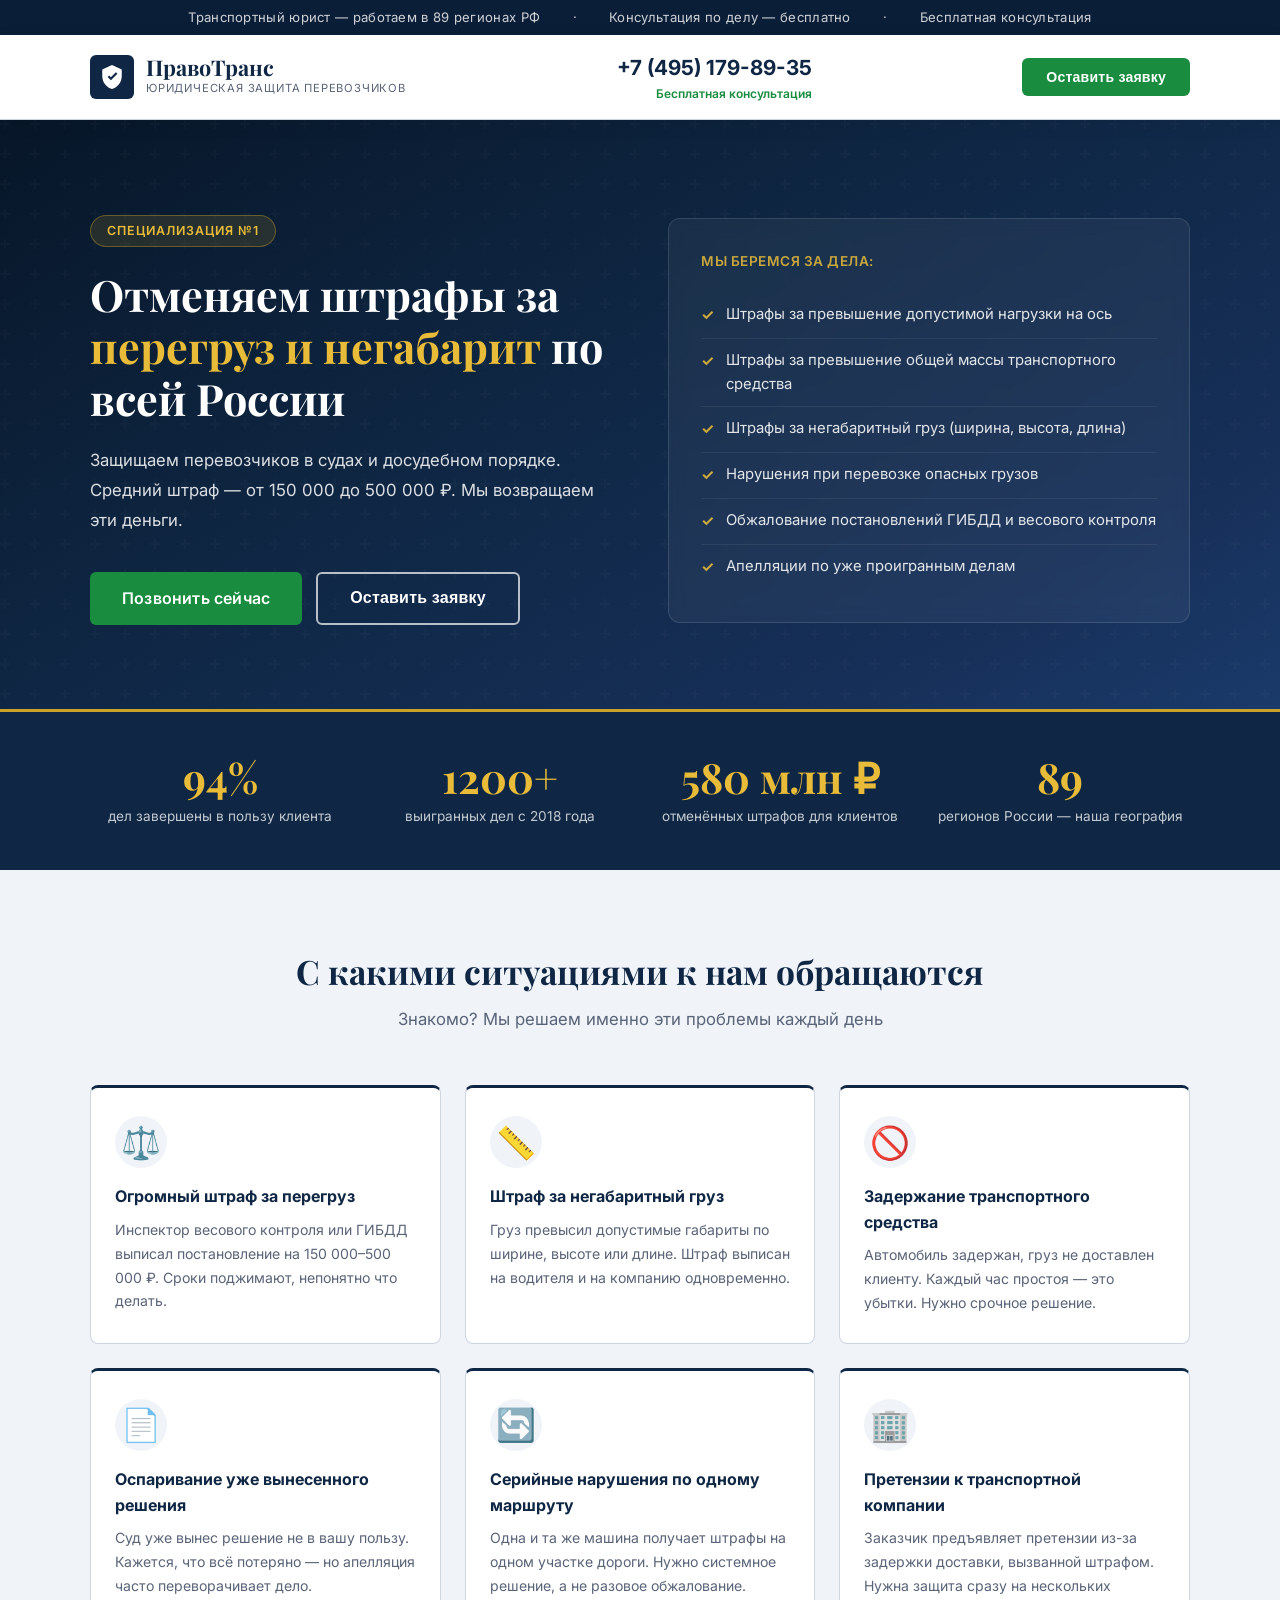
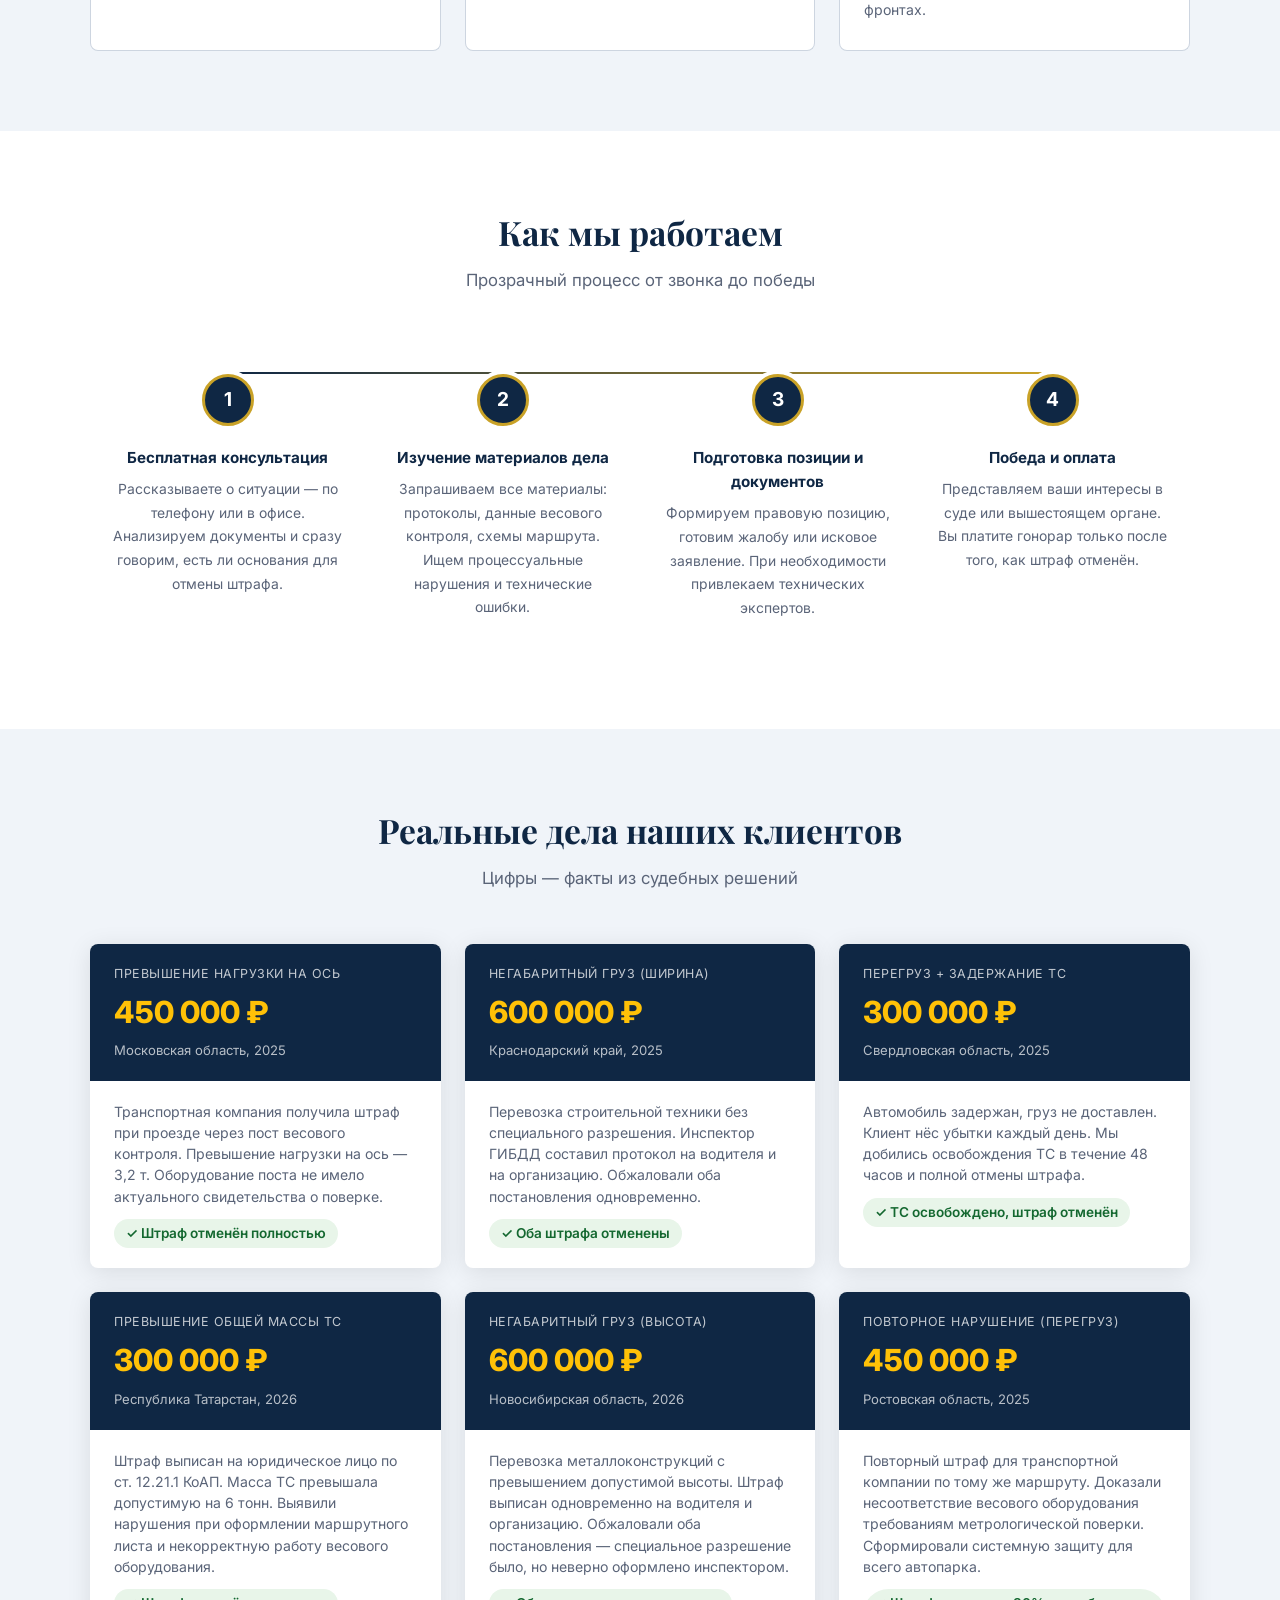
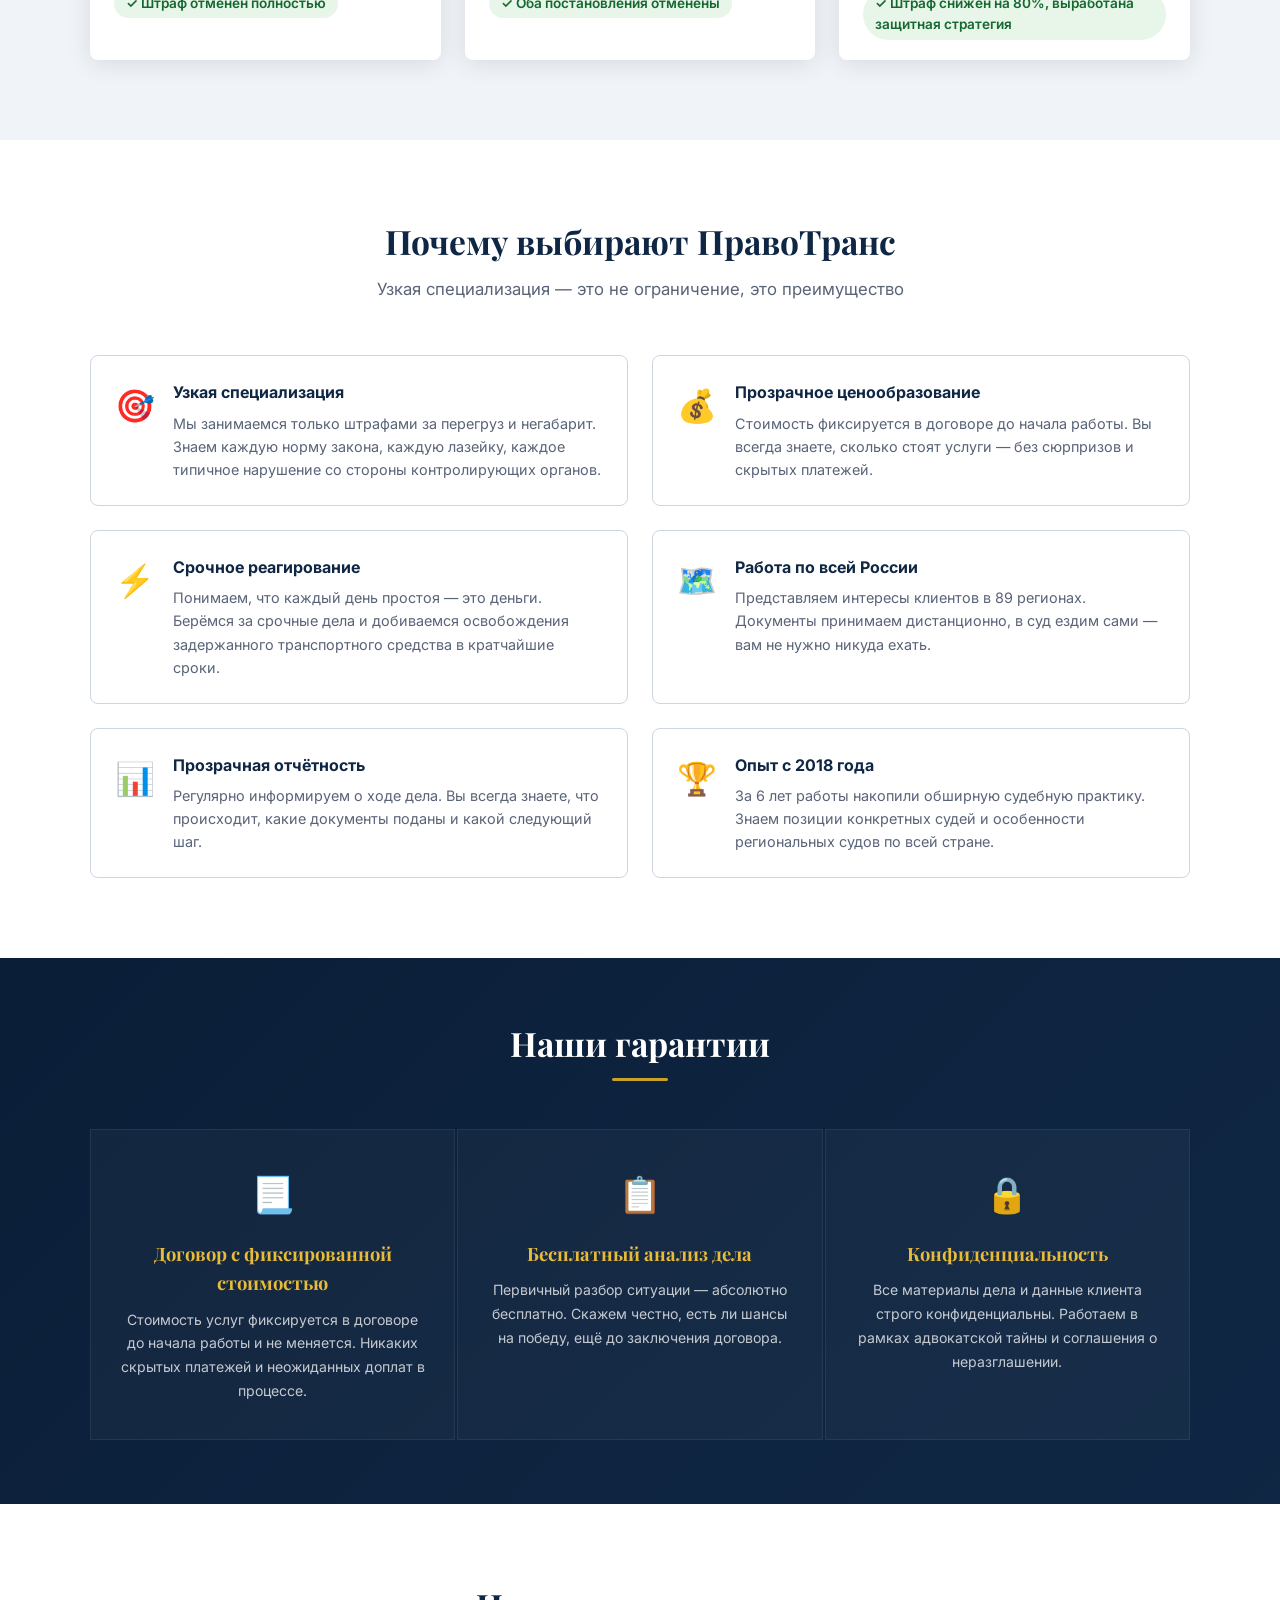
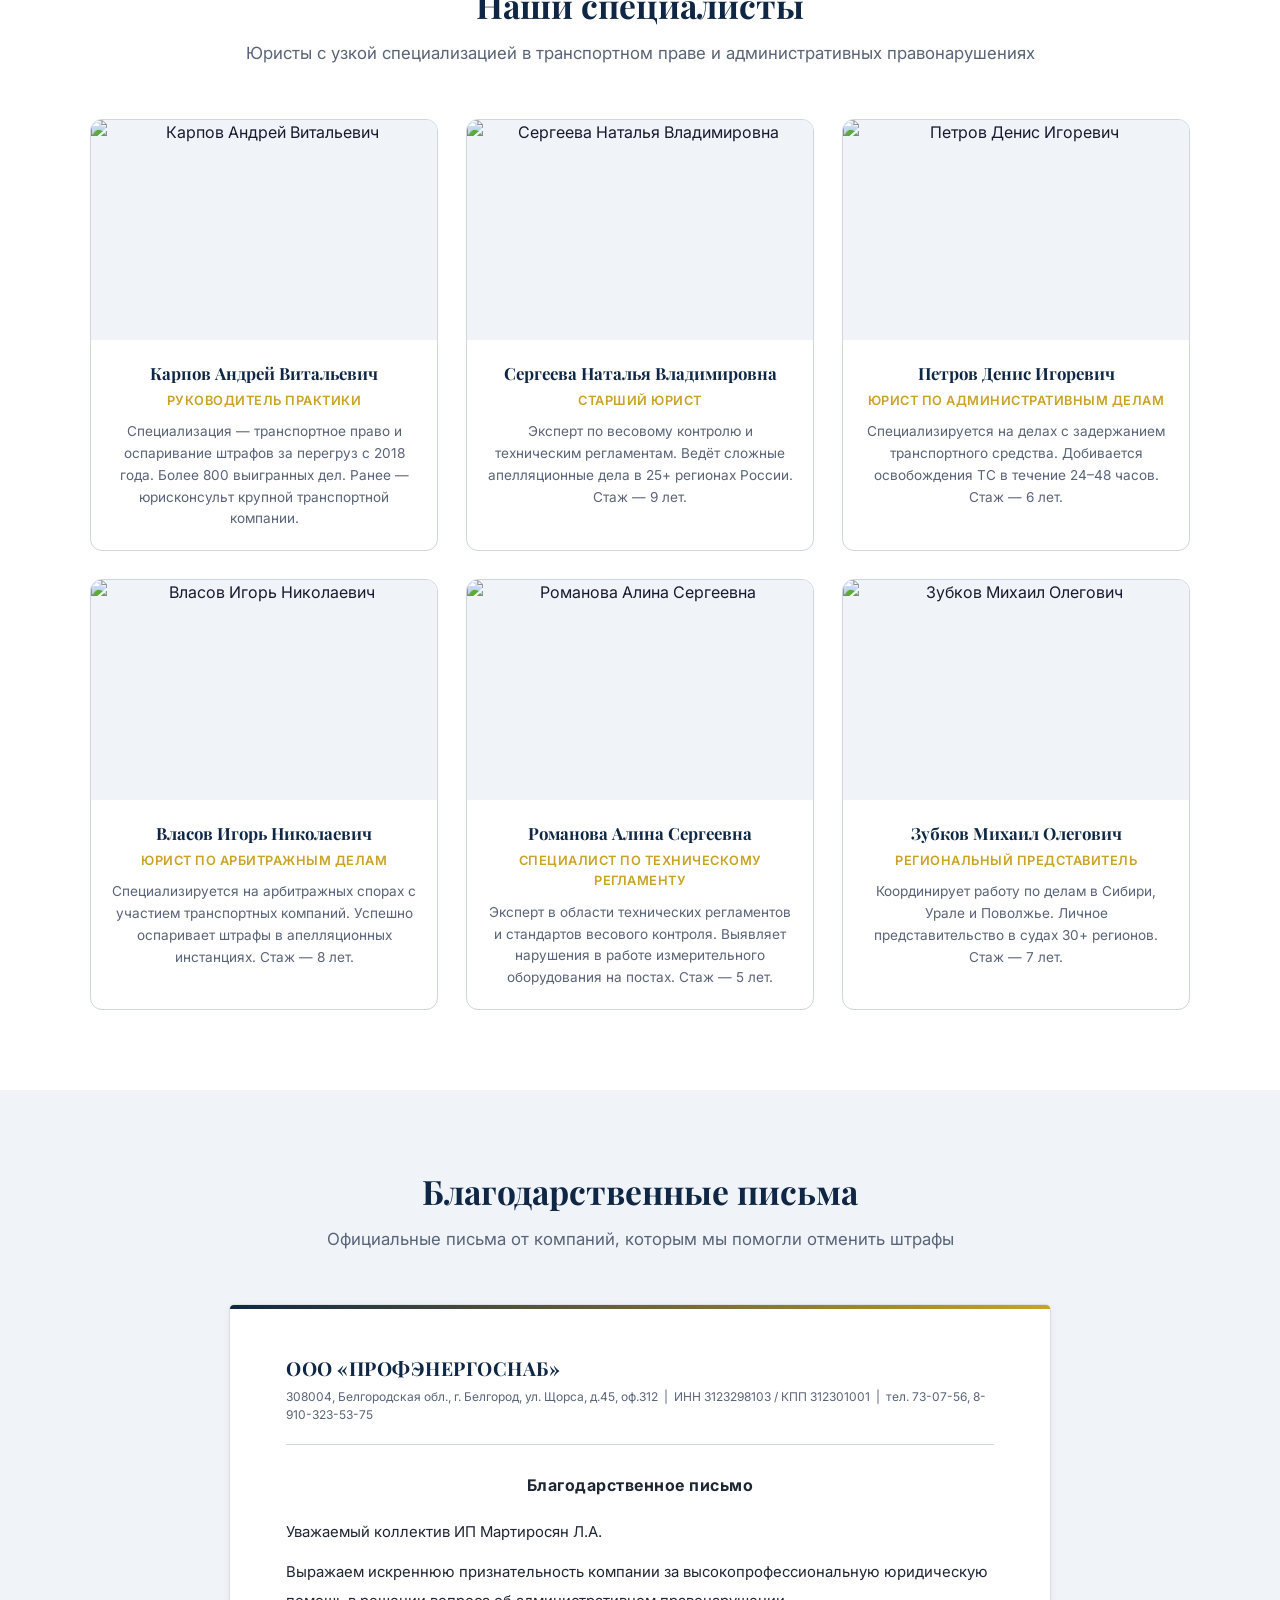
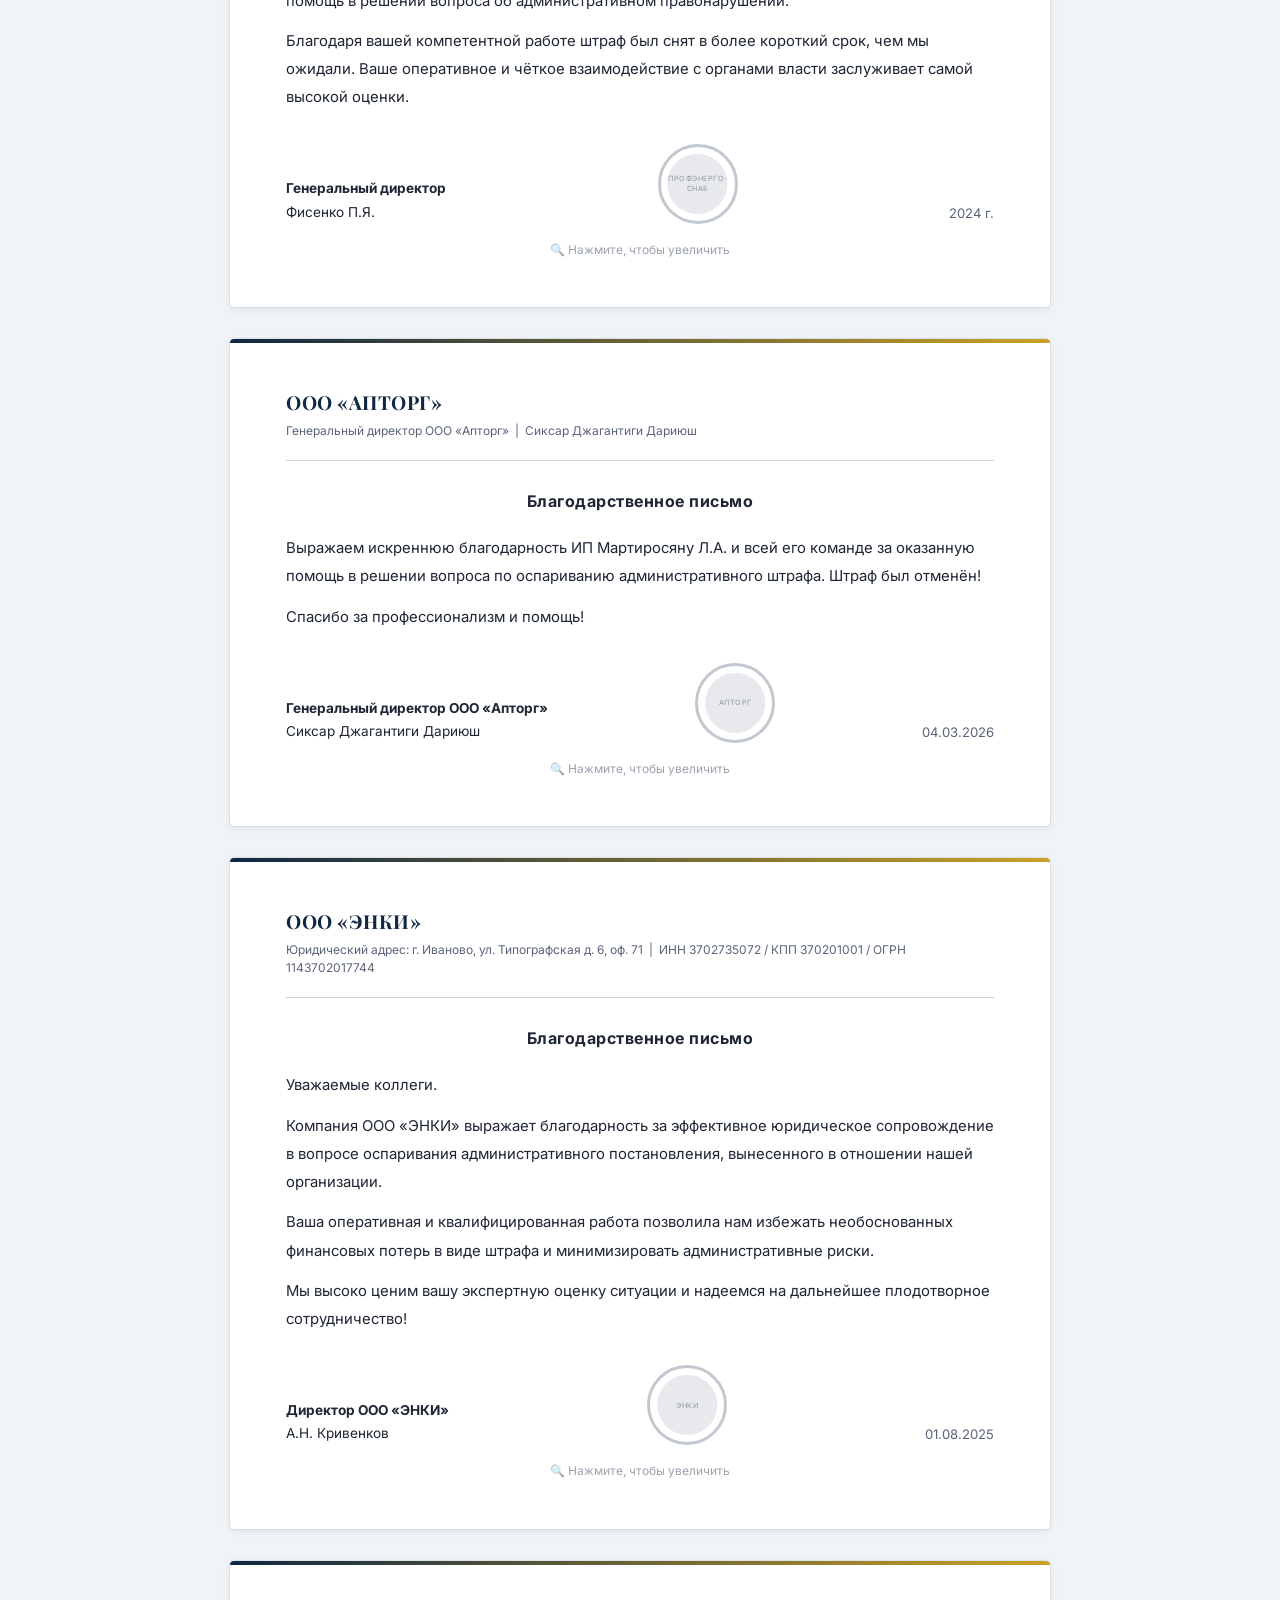
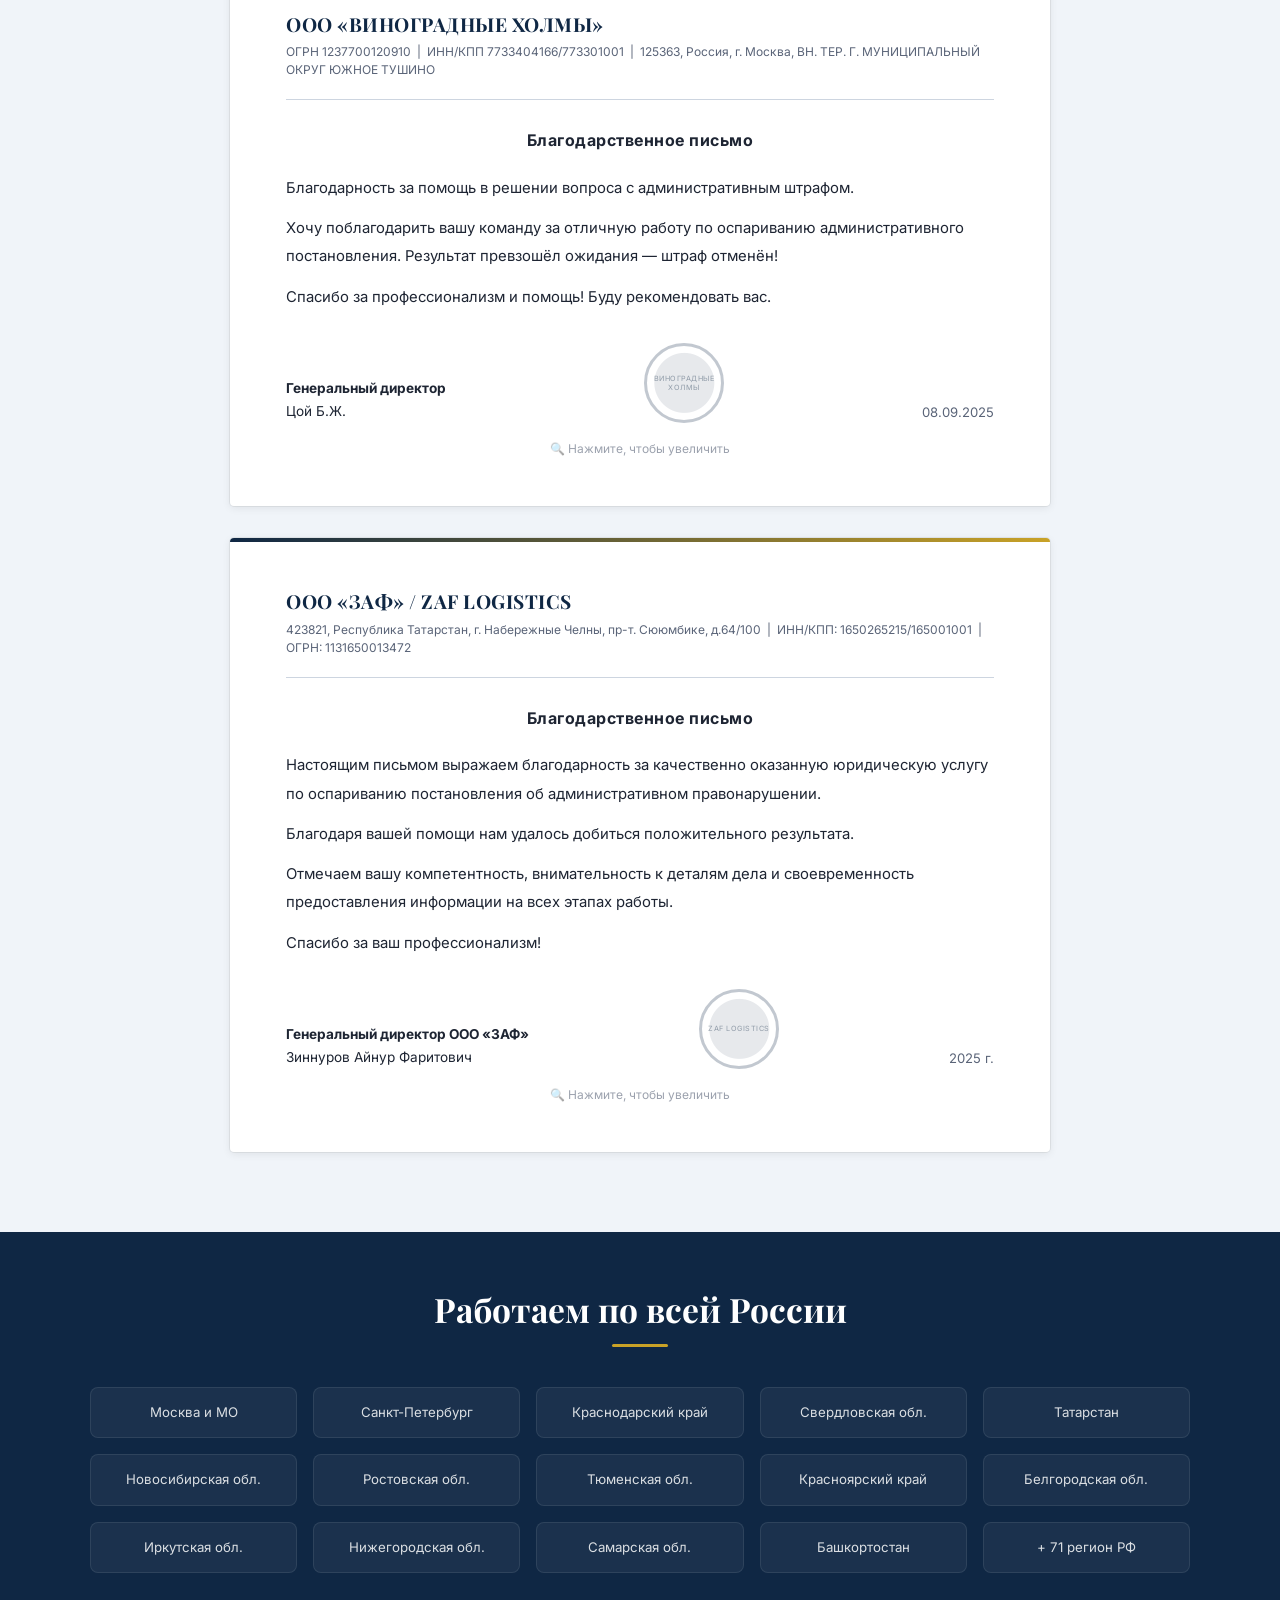
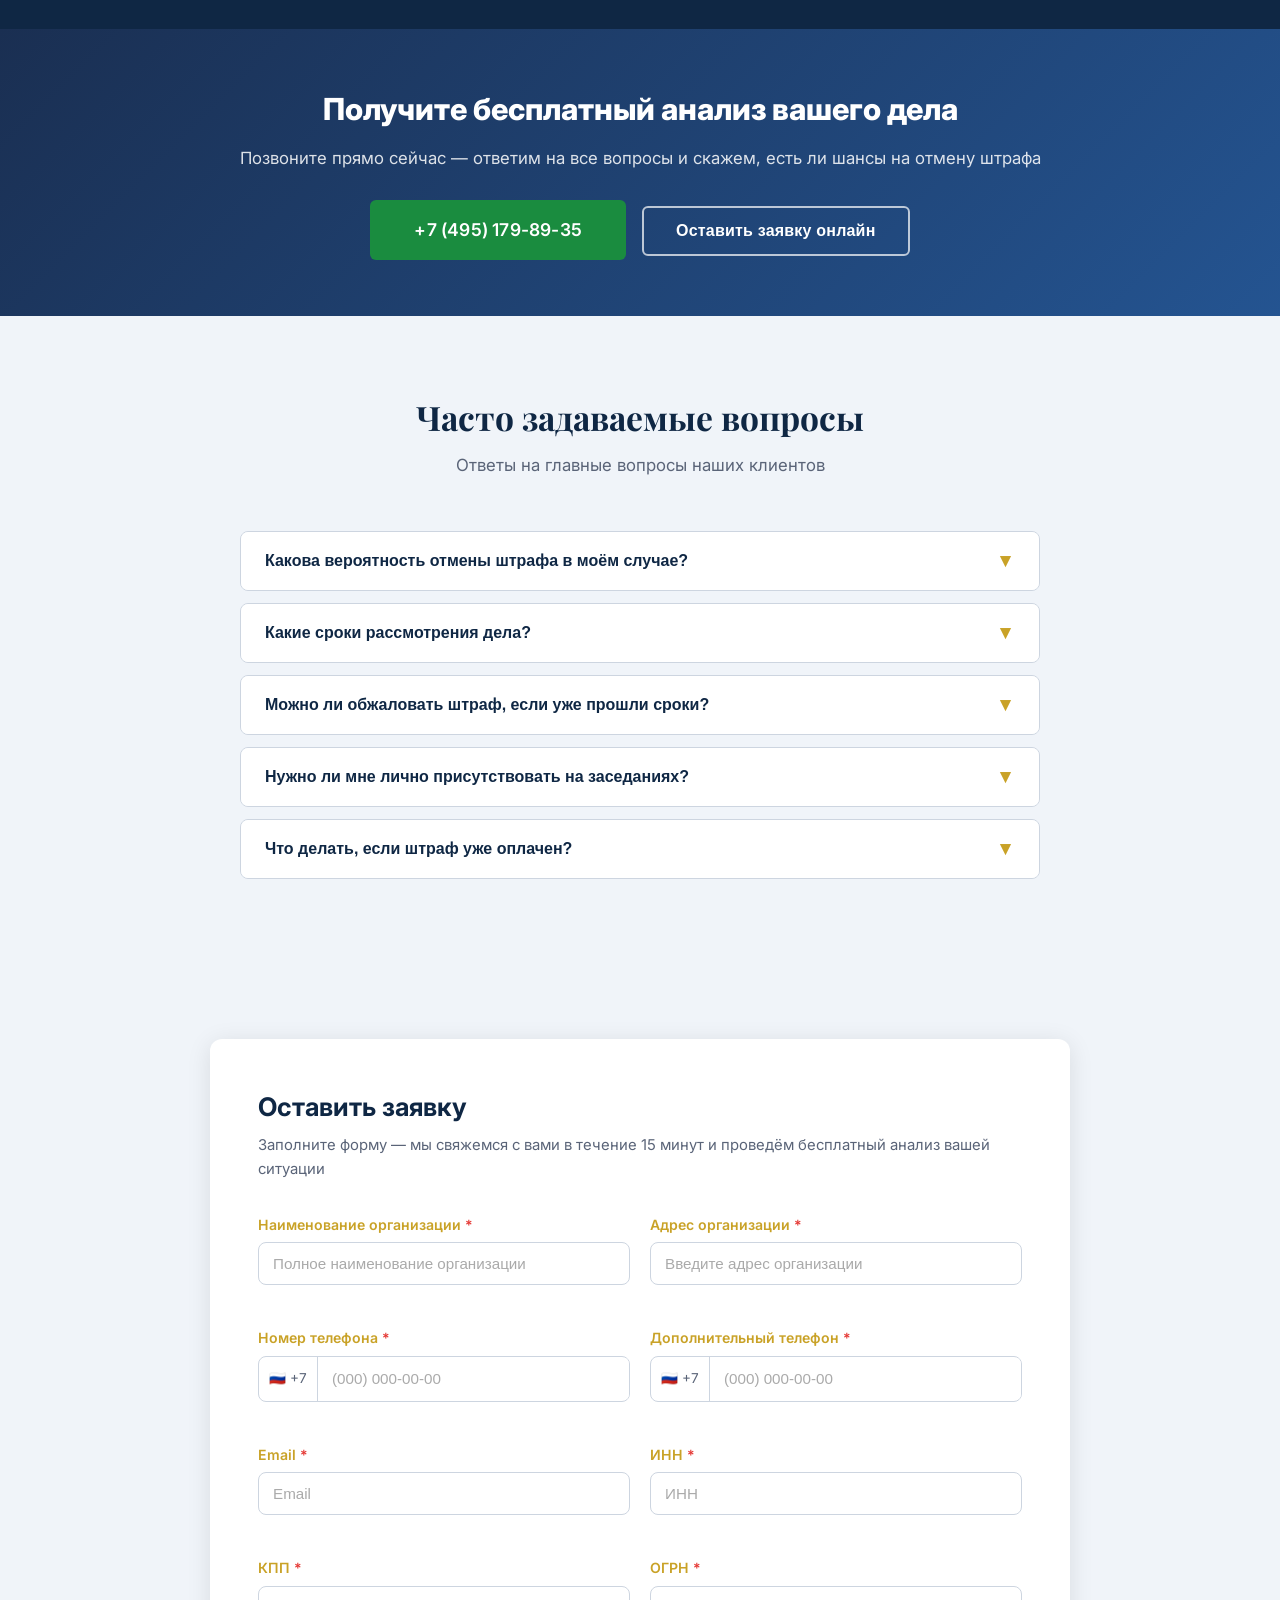
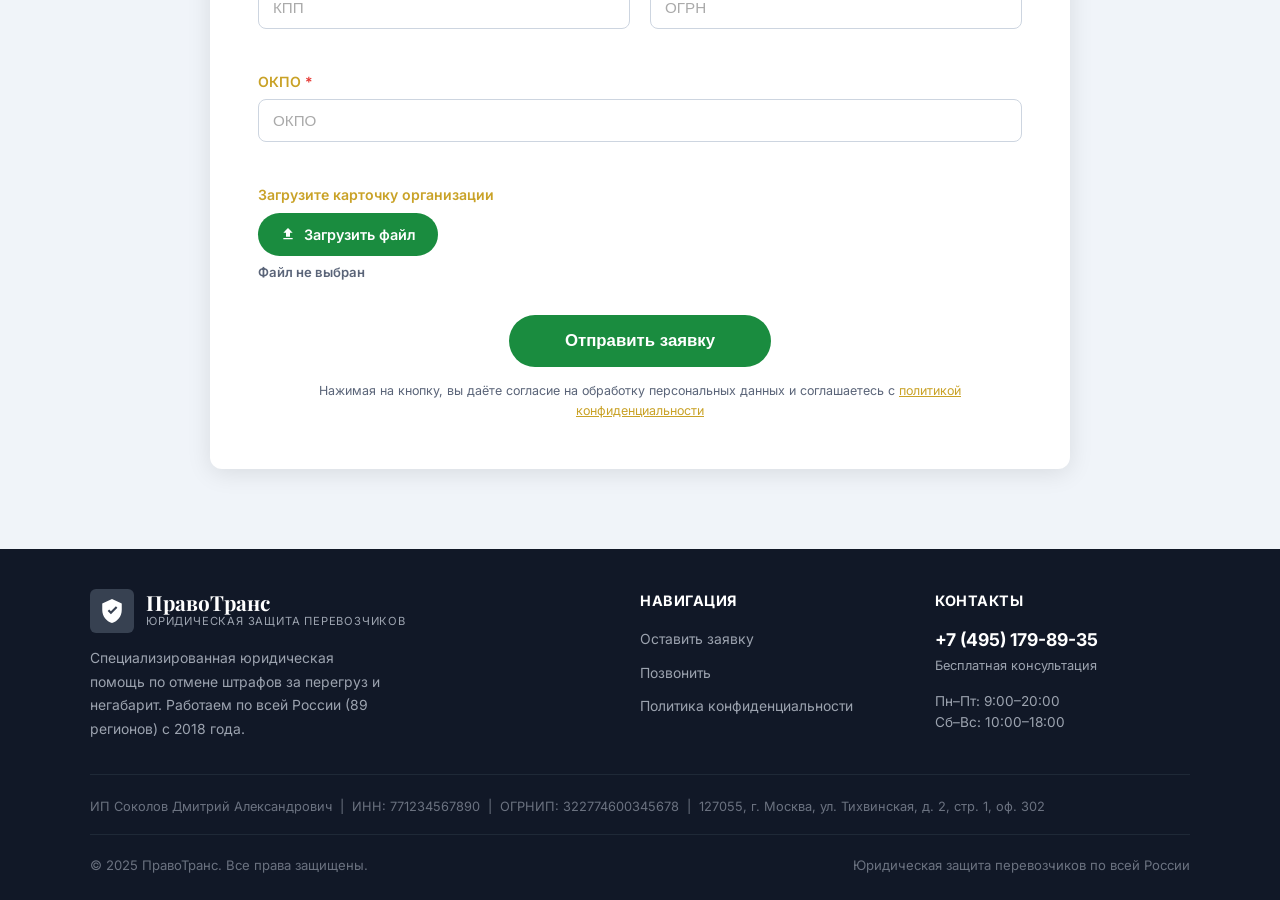
==== commit de9ad38f: "Phone update, contact modal, redirects, mobile fixes, thank-you pages - Phone: +7 (495) 179-89-35 th" ====
--- a/landing/index.html
+++ b/landing/index.html
@@ -34,7 +34,7 @@
         </div>
       </a>
       <div class="header__phone">
-        <a href="tel:+74957663020">+7 (495) 766-30-20</a>
+        <a href="tel:+74951798935">+7 (495) 179-89-35</a>
         <span>Бесплатная консультация</span>
       </div>
       <div class="header__cta">
@@ -58,7 +58,7 @@
           от 150 000 до 500 000 ₽. Мы возвращаем эти деньги.
         </p>
         <div class="hero__btns">
-          <a href="tel:+74957663020" class="btn btn--green">Позвонить сейчас</a>
+          <a href="tel:+74951798935" class="btn btn--green">Позвонить сейчас</a>
           <button class="btn btn--outline" onclick="scrollToForm()">Оставить заявку</button>
         </div>
       </div>
@@ -533,7 +533,7 @@
   <div class="container">
     <h2 style="font-size:1.9rem;font-weight:800;margin-bottom:12px;">Получите бесплатный анализ вашего дела</h2>
     <p style="opacity:0.85;margin-bottom:28px;font-size:1.05rem;">Позвоните прямо сейчас — ответим на все вопросы и скажем, есть ли шансы на отмену штрафа</p>
-    <a href="tel:+74957663020" class="btn btn--green" style="font-size:1.1rem;padding:16px 44px;margin-right:12px;">+7 (495) 766-30-20</a>
+    <a href="tel:+74951798935" class="btn btn--green" style="font-size:1.1rem;padding:16px 44px;margin-right:12px;">+7 (495) 179-89-35</a>
     <button class="btn btn--outline" onclick="scrollToForm()">Оставить заявку онлайн</button>
   </div>
 </section>
@@ -709,14 +709,14 @@
         <div class="footer__title">Навигация</div>
         <ul class="footer__links">
           <li><a href="#contact-form">Оставить заявку</a></li>
-          <li><a href="tel:+74957663020">Позвонить</a></li>
+          <li><a href="tel:+74951798935">Позвонить</a></li>
           <li><a href="#" onclick="return false;">Политика конфиденциальности</a></li>
         </ul>
       </div>
       <div>
         <div class="footer__title">Контакты</div>
         <div class="footer__phone">
-          <a href="tel:+74957663020">+7 (495) 766-30-20</a>
+          <a href="tel:+74951798935">+7 (495) 179-89-35</a>
           <span>Бесплатная консультация</span>
         </div>
         <div style="margin-top:14px;font-size:0.85rem;color:#9ca3af;">Пн–Пт: 9:00–20:00<br>Сб–Вс: 10:00–18:00</div>
@@ -731,6 +731,30 @@
     </div>
   </div>
 </footer>
+
+<!-- CONTACT MODAL (Оставить заявку) -->
+<div class="modal-overlay" id="contactModal" onclick="closeContactModal(event)">
+  <div class="modal-box">
+    <button class="modal-close" onclick="closeContactModal()">&times;</button>
+    <div class="modal-icon">⚖️</div>
+    <h3 class="modal-title">Получить консультацию</h3>
+    <p class="modal-sub">Оставьте контакты — перезвоним в течение 15 минут</p>
+    <form id="contactForm" novalidate>
+      <div class="modal-group">
+        <label for="cName">Ваше имя <span class="req">*</span></label>
+        <input type="text" id="cName" name="cName" placeholder="Как вас зовут?" autocomplete="given-name" />
+        <span class="field-error" id="err-cName"></span>
+      </div>
+      <div class="modal-group">
+        <label for="cPhone">Телефон <span class="req">*</span></label>
+        <input type="tel" id="cPhone" name="cPhone" placeholder="+7 (___) ___-__-__" autocomplete="tel" />
+        <span class="field-error" id="err-cPhone"></span>
+      </div>
+      <button type="submit" class="modal-submit">Перезвоните мне</button>
+      <p class="form-consent" style="margin-top:12px;">Нажимая кнопку, вы соглашаетесь на обработку персональных данных</p>
+    </form>
+  </div>
+</div>
 
 <!-- LIGHTBOX MODAL -->
 <div class="lb-overlay" id="lbOverlay" onclick="closeLetterModal(event)">
--- a/landing/styles.css
+++ b/landing/styles.css
@@ -251,26 +251,74 @@
 .region-item { background: rgba(255,255,255,0.06); border: 1px solid rgba(255,255,255,0.1); border-radius: var(--radius); padding: 14px 12px; text-align: center; font-size: 0.83rem; opacity: 0.85; transition: background .2s; }
 .region-item:hover { background: rgba(255,255,255,0.1); }
 
+/* ===== CONTACT MODAL ===== */
+.modal-overlay { display: none; position: fixed; inset: 0; background: rgba(10,20,40,0.82); z-index: 200; align-items: center; justify-content: center; padding: 20px; }
+.modal-overlay.active { display: flex; }
+.modal-box { background: #fff; border-radius: 12px; width: 100%; max-width: 440px; padding: 40px 36px 32px; position: relative; box-shadow: 0 24px 64px rgba(0,0,0,0.3); }
+.modal-close { position: absolute; top: 14px; right: 16px; font-size: 1.6rem; background: none; border: none; cursor: pointer; color: var(--muted); line-height: 1; transition: color .15s; }
+.modal-close:hover { color: var(--blue); }
+.modal-icon { font-size: 2.2rem; text-align: center; margin-bottom: 12px; }
+.modal-title { font-family: 'Playfair Display', Georgia, serif; font-size: 1.4rem; font-weight: 700; color: var(--blue); text-align: center; margin-bottom: 6px; }
+.modal-sub { text-align: center; font-size: 0.88rem; color: var(--muted); margin-bottom: 24px; }
+.modal-group { display: flex; flex-direction: column; gap: 5px; margin-bottom: 16px; }
+.modal-group label { font-size: 0.85rem; font-weight: 600; color: var(--blue); }
+.modal-group input { border: 1.5px solid var(--border); border-radius: var(--radius); padding: 12px 14px; font-size: 1rem; color: var(--text); outline: none; transition: border-color .2s; width: 100%; }
+.modal-group input:focus { border-color: var(--blue2); }
+.modal-group input.error { border-color: #e53935; }
+.modal-group input.valid { border-color: var(--green); }
+.modal-submit { width: 100%; background: var(--green); color: #fff; border: none; border-radius: 6px; padding: 14px; font-size: 1rem; font-weight: 700; cursor: pointer; transition: background .2s, transform .15s; margin-top: 4px; }
+.modal-submit:hover { background: var(--green2); transform: translateY(-1px); }
+
 /* ===== RESPONSIVE ===== */
 @media (max-width: 900px) {
-  .hero__inner     { grid-template-columns: 1fr; }
-  .hero__card      { display: none; }
-  .stats__grid     { grid-template-columns: repeat(2, 1fr); }
-  .problems__grid  { grid-template-columns: 1fr 1fr; }
-  .steps           { grid-template-columns: 1fr 1fr; }
-  .cases__grid     { grid-template-columns: 1fr 1fr; }
-  .why__grid       { grid-template-columns: 1fr; }
-  .footer__inner   { grid-template-columns: 1fr 1fr; }
-  .form-wrap       { padding: 32px 24px; }
+  .hero__inner       { grid-template-columns: 1fr; }
+  .hero__card        { display: none; }
+  .stats__grid       { grid-template-columns: repeat(2, 1fr); }
+  .problems__grid    { grid-template-columns: 1fr 1fr; }
+  .steps             { grid-template-columns: 1fr 1fr; }
+  .steps::before     { display: none; }
+  .cases__grid       { grid-template-columns: 1fr 1fr; }
+  .why__grid         { grid-template-columns: 1fr; }
+  .team__grid        { grid-template-columns: 1fr 1fr !important; }
+  .guarantee__grid   { grid-template-columns: 1fr; gap: 1px; }
+  .regions__grid     { grid-template-columns: repeat(3, 1fr); }
+  .footer__inner     { grid-template-columns: 1fr 1fr; }
+  .form-wrap         { padding: 32px 24px; }
+  .letter-doc        { padding: 32px 28px; }
 }
 @media (max-width: 600px) {
-  .section-title   { font-size: 1.55rem; }
-  .hero__title     { font-size: 1.75rem; }
-  .problems__grid  { grid-template-columns: 1fr; }
-  .steps           { grid-template-columns: 1fr; }
-  .cases__grid     { grid-template-columns: 1fr; }
-  .footer__inner   { grid-template-columns: 1fr; }
-  .form-grid       { grid-template-columns: 1fr; }
-  .header__cta     { display: none; }
-  .stats__grid     { grid-template-columns: 1fr 1fr; }
+  /* Topbar */
+  .topbar { font-size: 0.75rem; padding: 5px 12px; }
+  .topbar span:nth-child(3),
+  .topbar span:nth-child(4),
+  .topbar span:nth-child(5) { display: none; }
+
+  /* Header */
+  .header__inner     { padding: 10px 0; flex-wrap: wrap; gap: 8px; }
+  .header__cta       { display: none; }
+  .logo__name        { font-size: 1.1rem; }
+  .logo__tagline     { display: none; }
+  .header__phone a   { font-size: 1.05rem; white-space: nowrap; }
+  .header__phone span { font-size: 0.7rem; }
+
+  /* Sections */
+  .section           { padding: 52px 0; }
+  .section-title     { font-size: 1.45rem; }
+  .hero              { padding: 56px 0 48px; }
+  .hero__title       { font-size: 1.65rem; }
+  .hero__btns        { flex-direction: column; gap: 10px; }
+  .hero__btns .btn   { width: 100%; text-align: center; }
+  .problems__grid    { grid-template-columns: 1fr; }
+  .steps             { grid-template-columns: 1fr; }
+  .cases__grid       { grid-template-columns: 1fr; }
+  .team__grid        { grid-template-columns: 1fr !important; }
+  .footer__inner     { grid-template-columns: 1fr; }
+  .form-grid         { grid-template-columns: 1fr; }
+  .stats__grid       { grid-template-columns: 1fr 1fr; gap: 12px; }
+  .stats__num        { font-size: 2rem; }
+  .regions__grid     { grid-template-columns: repeat(2, 1fr); }
+  .letter-doc        { padding: 28px 20px; }
+  .letter-doc__footer { flex-direction: column; gap: 12px; align-items: flex-start; }
+  .modal-box         { padding: 36px 20px 28px; }
+  .form-wrap         { padding: 28px 16px; }
 }
